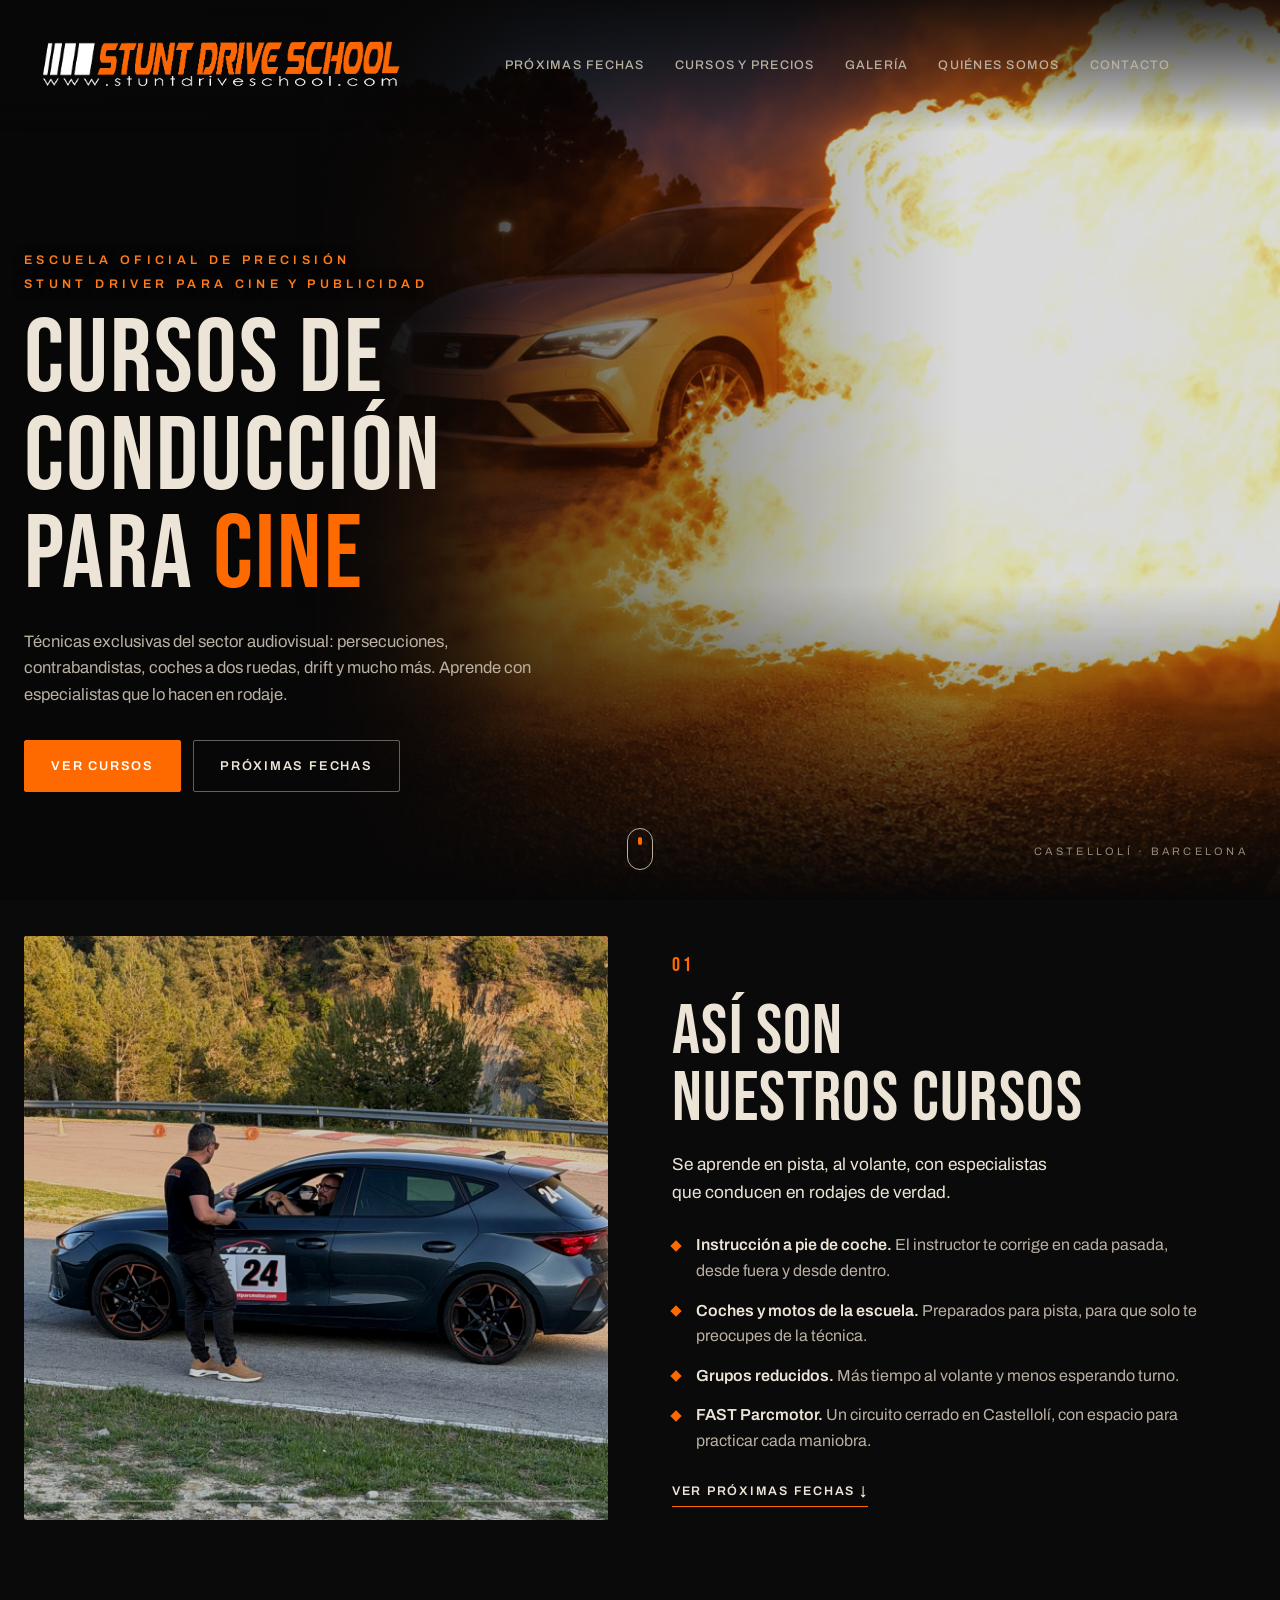
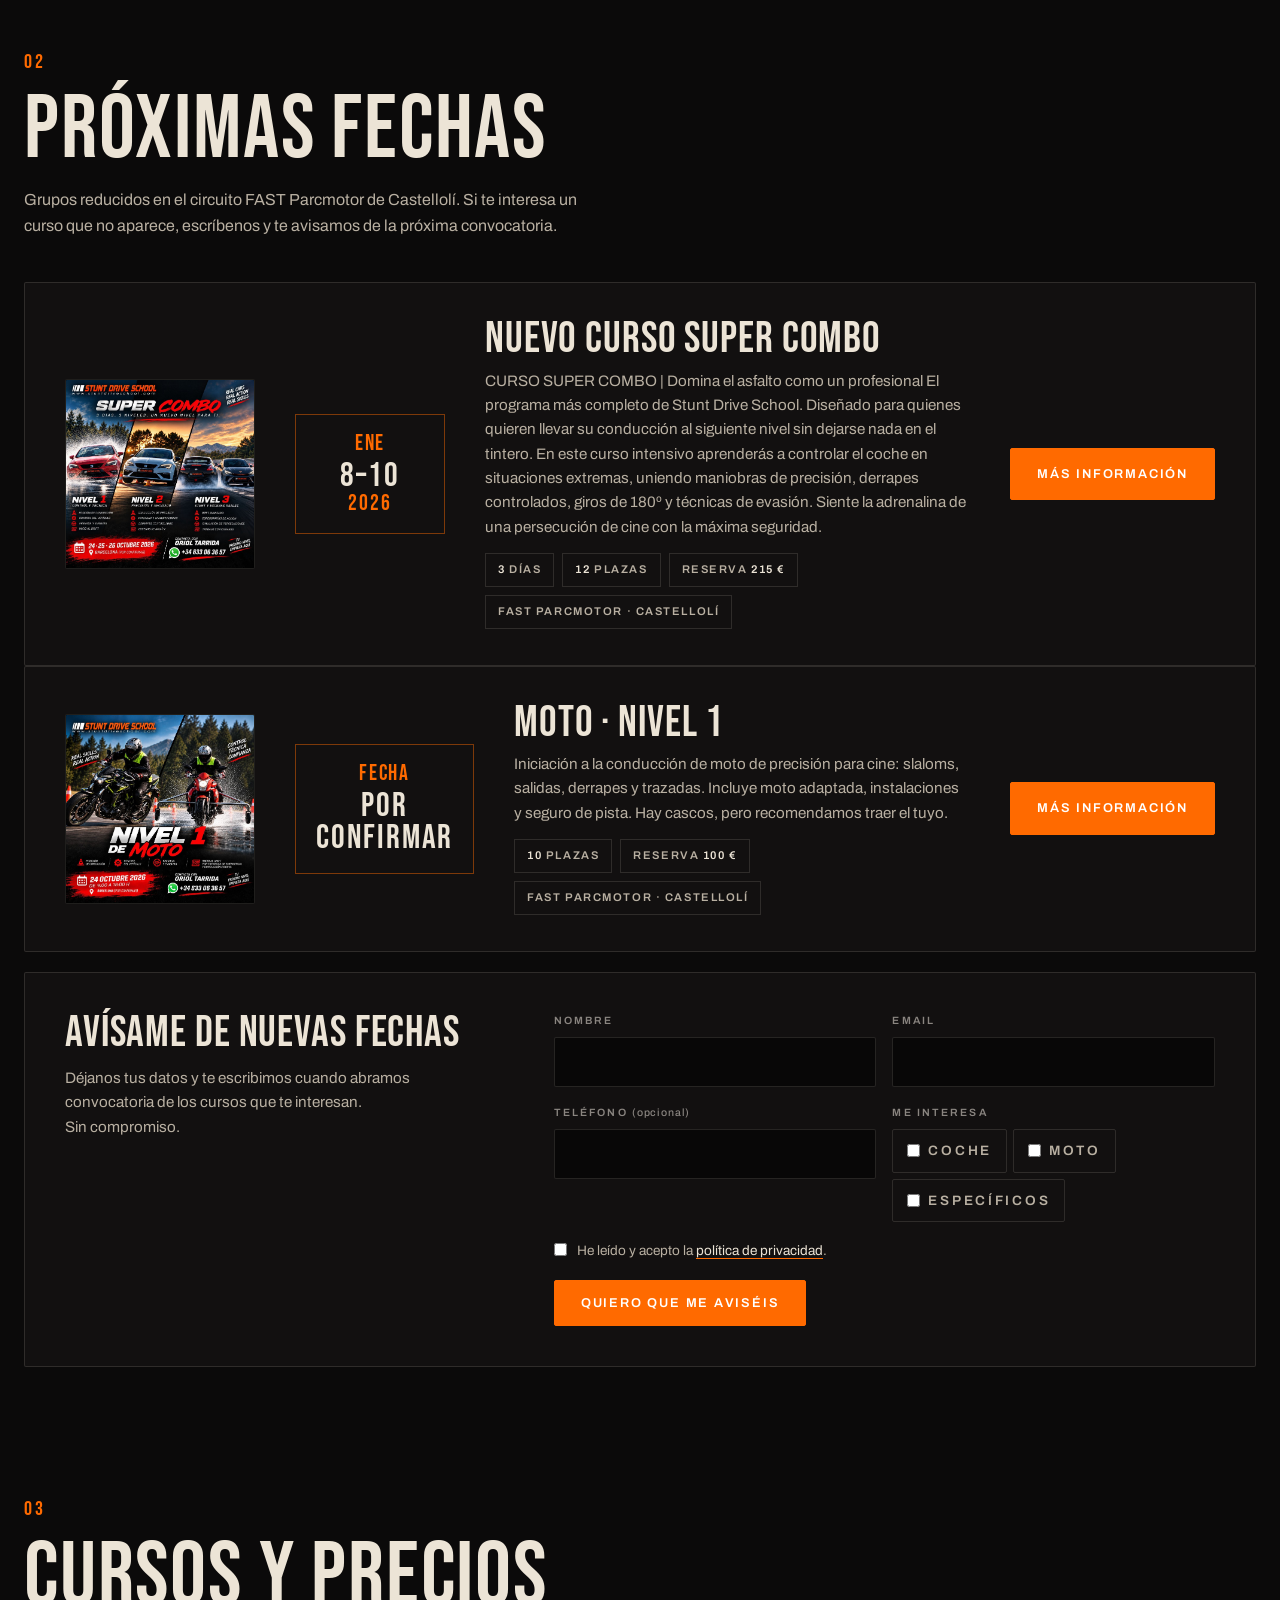
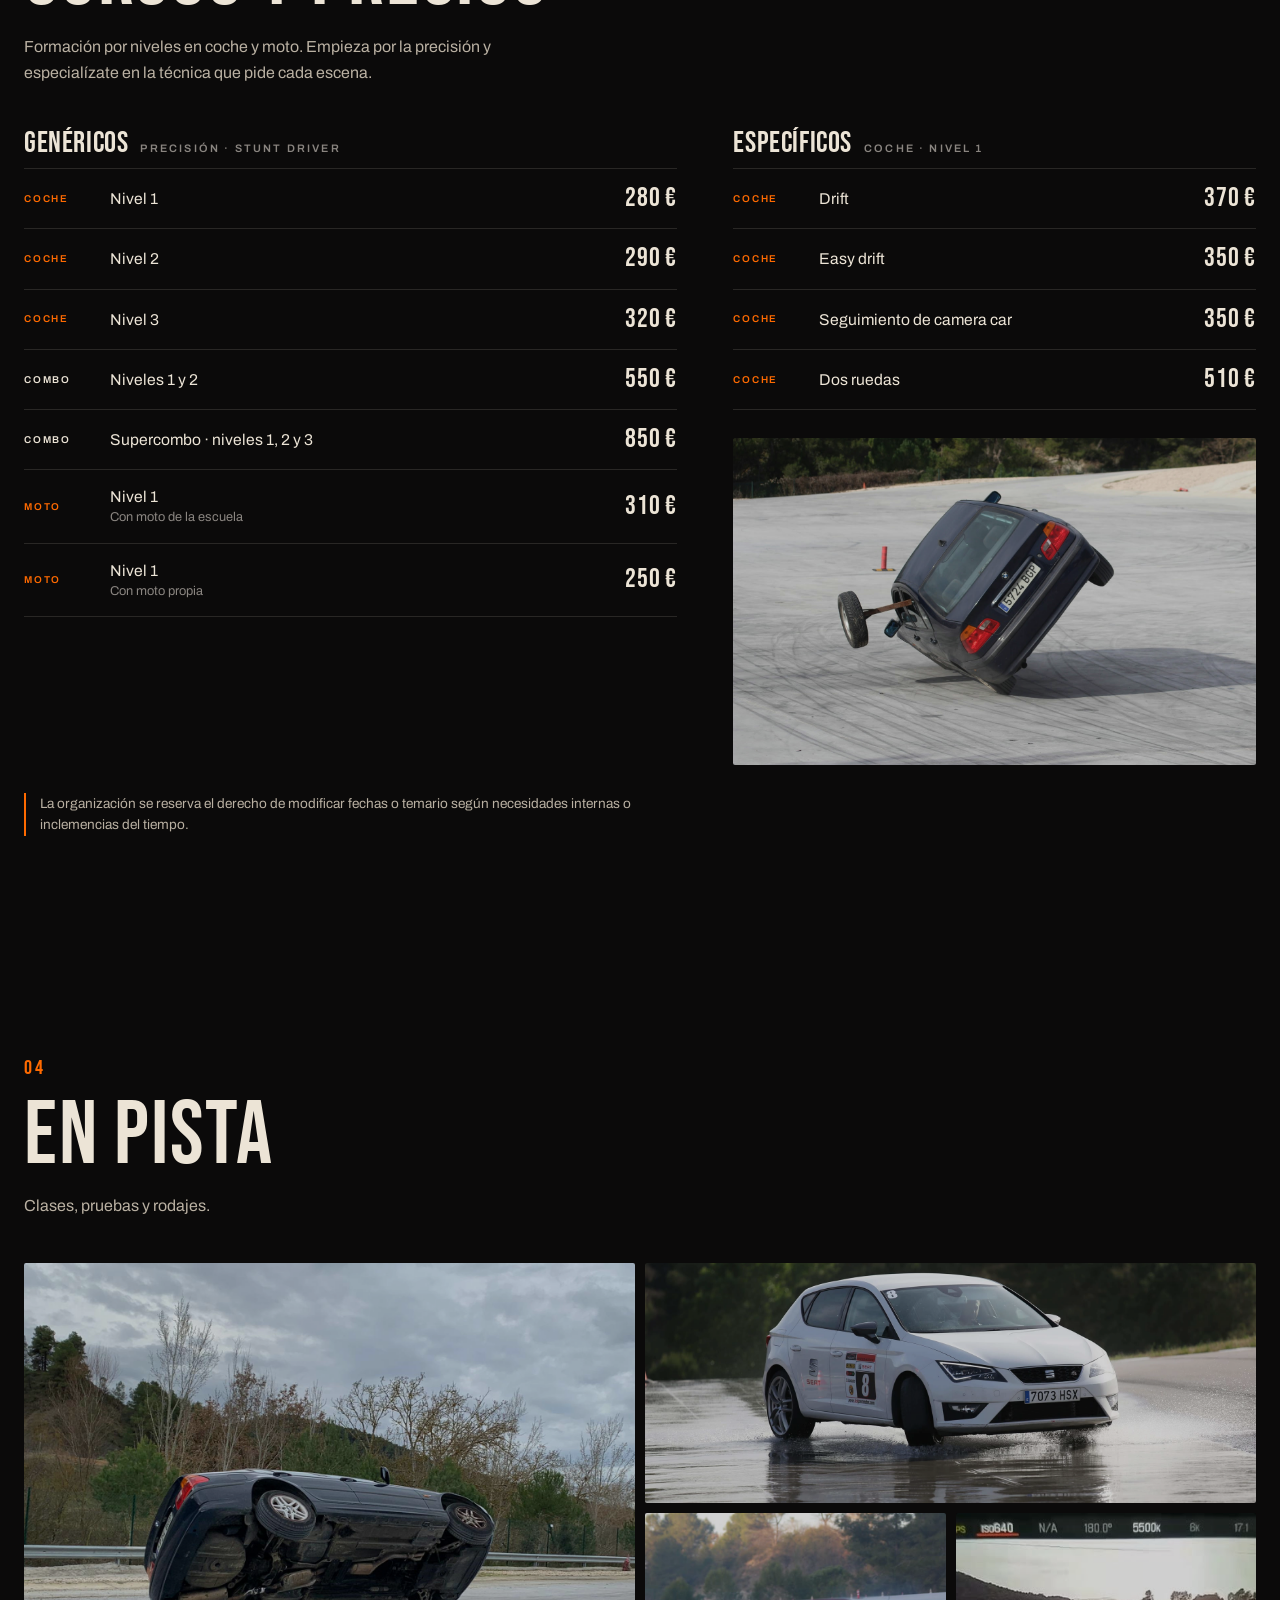
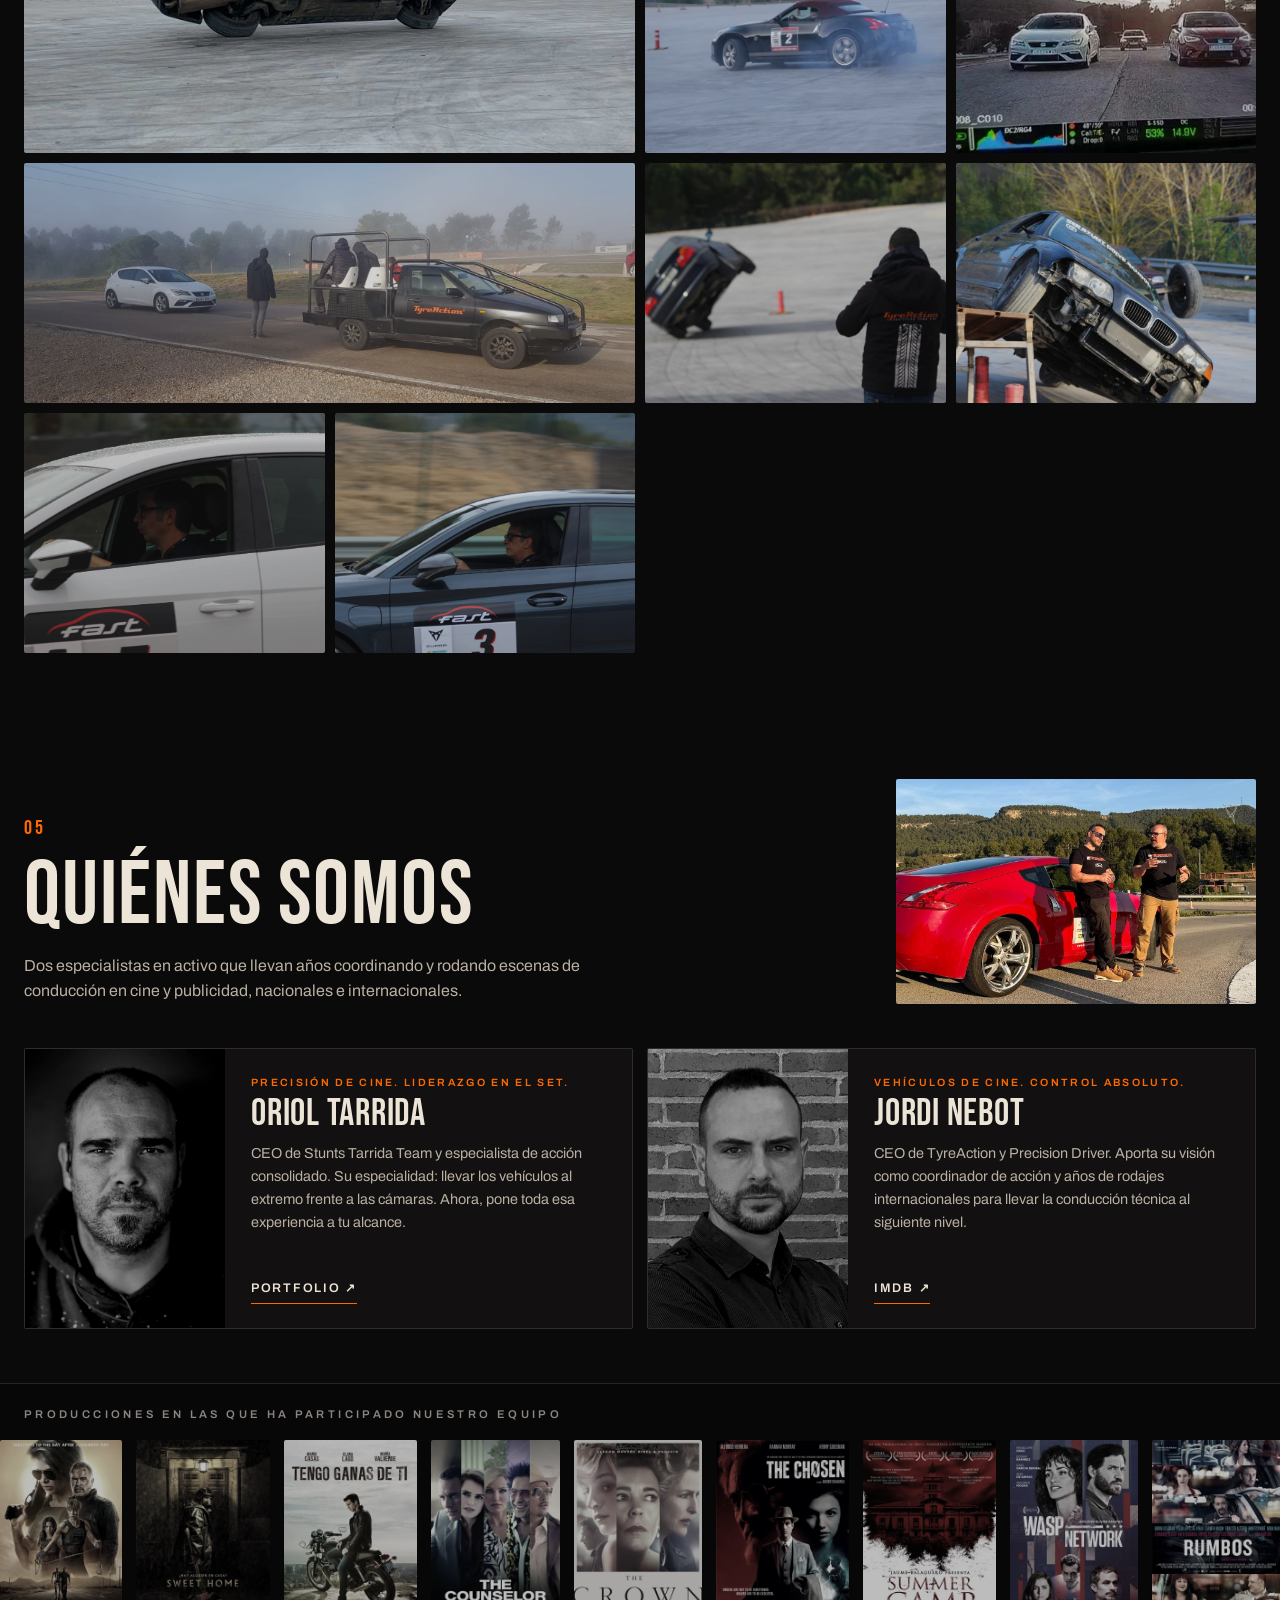
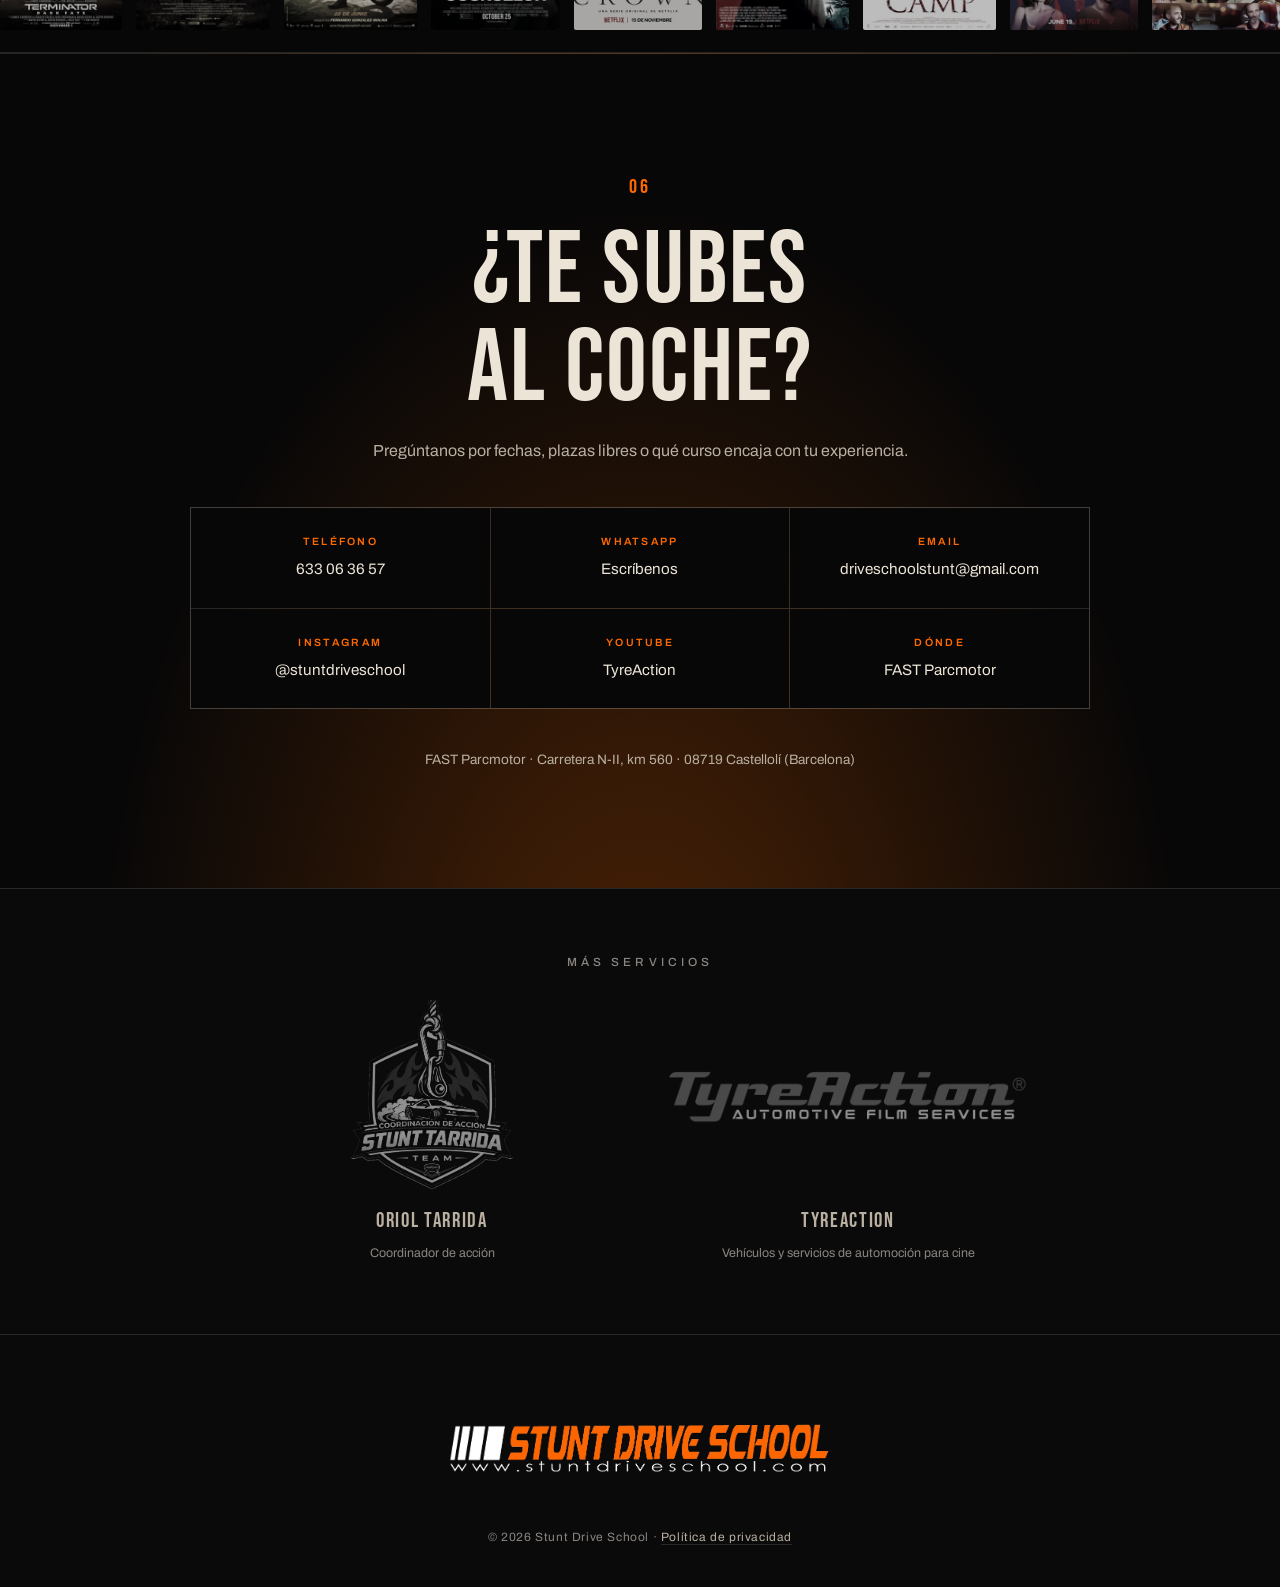
==== index.html @ d3bc2521 "Fechas: botón "Más información" y tarjeta más holgada en pantallas medianas Co-Authored-By: Claude O" ====
<!DOCTYPE html>
<html lang="es">
<head>
<meta charset="UTF-8">
<meta name="viewport" content="width=device-width, initial-scale=1.0">
<title>Stunt Drive School — Escuela de conducción para especialistas de cine</title>
<meta name="description" content="Escuela oficial de conducción de precisión para especialistas de cine y publicidad: persecuciones, drift, coches a dos ruedas, seguimiento con camera car y moto. Cursos en Castellolí (Barcelona).">
<meta name="theme-color" content="#0b0a0a">
<link rel="icon" type="image/png" href="assets/brand/stuntdriveschool-logo.png">

<meta property="og:type" content="website">
<meta property="og:title" content="Stunt Drive School — Conducción de precisión para cine">
<meta property="og:description" content="Cursos de stunt driver y precision driver en Castellolí (Barcelona).">
<meta property="og:image" content="assets/img/hero-fuego.jpg">

<link rel="preconnect" href="https://fonts.googleapis.com">
<link rel="preconnect" href="https://fonts.gstatic.com" crossorigin>
<link href="https://fonts.googleapis.com/css2?family=Bebas+Neue&family=Archivo:wght@400;500;600&display=swap" rel="stylesheet">
<link rel="preload" as="image" href="assets/img/hero-fuego.jpg" fetchpriority="high">
<link rel="stylesheet" href="css/style.css?v=21">
</head>
<body>

<div class="scroll-progress" id="scrollProgress"><span></span></div>

<header class="site-header" id="siteHeader">
  <div class="header-inner">
    <a href="#top" class="logo-link" aria-label="Stunt Drive School — inicio">
      <img src="assets/brand/stuntdriveschool-logo.png" width="1063" height="301" alt="Stunt Drive School" class="logo-img">
    </a>

    <nav class="main-nav" id="mainNav">
      <a href="#fechas">Próximas fechas</a>
      <a href="#cursos">Cursos y precios</a>
      <a href="#galeria">Galería</a>
      <a href="#equipo">Quiénes somos</a>
      <a href="#contacto">Contacto</a>
    </nav>

    <div class="header-actions">
      <a href="#contacto" class="btn btn-small">Reservar plaza</a>
      <button class="nav-toggle" id="navToggle" aria-label="Menú" aria-expanded="false">
        <span></span><span></span><span></span>
      </button>
    </div>
  </div>
</header>

<main>

  <!-- ===== HERO ===== -->
  <section class="hero" id="top">
    <div class="hero-photo" id="heroPhoto">
      <img src="assets/img/hero-fuego.jpg" alt="Coche blanco atravesando una gran llamarada de fuego en pista" fetchpriority="high">
    </div>
    <div class="hero-scrim"></div>
    <div class="hero-content" id="heroContent">
      <p class="eyebrow"><span>Escuela oficial de precisión</span><span>Stunt driver para cine y publicidad</span></p>
      <h1 class="hero-title">Cursos de<br>conducción<br>para <em>cine</em></h1>
      <p class="hero-sub">Técnicas exclusivas del sector audiovisual: persecuciones, contrabandistas, coches a dos ruedas, drift y mucho más. Aprende con especialistas que lo hacen en rodaje.</p>
      <div class="hero-ctas">
        <a href="#cursos" class="btn">Ver cursos</a>
        <a href="#fechas" class="btn btn-ghost">Próximas fechas</a>
      </div>
    </div>
    <p class="hero-motto">Castellolí · Barcelona</p>
    <a href="#experiencia" class="scroll-cue" aria-label="Bajar"><span></span></a>
  </section>

  <!-- ===== ASÍ SON NUESTROS CURSOS ===== -->
  <section class="section curso-vivo" id="experiencia">
    <div class="vivo-grid">
      <div class="vivo-media reveal">
        <div class="slideshow" id="cursoSlideshow" aria-roledescription="carrusel" aria-label="Fotos de los cursos">
        <!-- contenido:carrusel -->
        <img class="slide active" src="assets/img/carrusel/clase-cupra.jpg" alt="Instructor dando indicaciones a un alumno al volante en la pista">
        <img class="slide" src="assets/img/carrusel/clase-moto.jpg" alt="Dos alumnos en moto preparados para empezar un ejercicio" loading="lazy">
        <img class="slide" src="assets/img/carrusel/nissan-rojo.jpg" alt="Nissan 370Z rojo de la escuela en el circuito" loading="lazy">
        <img class="slide" src="assets/img/carrusel/nissan-flota.jpg" alt="Nissan 370Z descapotable de la escuela en el circuito" loading="lazy">
        <!-- /contenido:carrusel -->
          <div class="slide-progress" aria-hidden="true"></div>
          <button type="button" class="slide-arrow prev" aria-label="Foto anterior">&#10094;</button>
          <button type="button" class="slide-arrow next" aria-label="Foto siguiente">&#10095;</button>
        </div>
      </div>
      <div class="vivo-text reveal">
        <span class="sec-index">01</span>
        <h2>Así son nuestros cursos</h2>
        <p class="lead">Se aprende en pista, al volante, con especialistas que conducen en rodajes de verdad.</p>
        <ul class="features">
          <li><strong>Instrucción a pie de coche.</strong> El instructor te corrige en cada pasada, desde fuera y desde dentro.</li>
          <li><strong>Coches y motos de la escuela.</strong> Preparados para pista, para que solo te preocupes de la técnica.</li>
          <li><strong>Grupos reducidos.</strong> Más tiempo al volante y menos esperando turno.</li>
          <li><strong>FAST Parcmotor.</strong> Un circuito cerrado en Castellolí, con espacio para practicar cada maniobra.</li>
        </ul>
        <div class="text-links"><a href="#fechas">Ver próximas fechas ↓</a></div>
      </div>
    </div>
  </section>

  <!-- ===== PRÓXIMAS FECHAS ===== -->
  <section class="section section-tight" id="fechas">
    <div class="section-head reveal">
      <span class="sec-index">02</span>
      <h2>Próximas fechas</h2>
      <p>Grupos reducidos en el circuito FAST Parcmotor de Castellolí. Si te interesa un curso que no aparece, escríbenos y te avisamos de la próxima convocatoria.</p>
    </div>
    <!-- contenido:fechas -->
    <article class="event event-con-foto reveal">
      <a class="event-foto" href="assets/img/fechas/09169526a99d.jpg" target="_blank" rel="noopener"><img src="assets/img/fechas/09169526a99d.jpg" alt="Nuevo curso Super combo" loading="lazy"></a>
      <div class="event-date">Ene<b>8–10</b>2026</div>
      <div>
        <h3>Nuevo curso Super combo</h3>
        <p>CURSO SUPER COMBO | Domina el asfalto como un profesional
El programa más completo de Stunt Drive School. Diseñado para quienes quieren llevar su conducción al siguiente nivel sin dejarse nada en el tintero. En este curso intensivo aprenderás a controlar el coche en situaciones extremas, uniendo maniobras de precisión, derrapes controlados, giros de 180º y técnicas de evasión.
Siente la adrenalina de una persecución de cine con la máxima seguridad.</p>
        <div class="event-facts">
          <span><b>3</b> días</span>
          <span><b>12</b> plazas</span>
          <span>Reserva <b>215 €</b></span>
          <span>FAST Parcmotor · Castellolí</span>
        </div>
      </div>
      <a href="https://wa.me/34633063657?text=Hola%2C%20quiero%20informaci%C3%B3n%20del%20curso%20de%20Nuevo%20curso%20Super%20combo" target="_blank" rel="noopener" class="btn">Más información</a>
    </article>
    <article class="event event-con-foto reveal">
      <a class="event-foto" href="assets/img/fechas/678229727dba.jpg" target="_blank" rel="noopener"><img src="assets/img/fechas/678229727dba.jpg" alt="Moto · Nivel 1" loading="lazy"></a>
      <div class="event-date">Fecha<b>Por<br>confirmar</b></div>
      <div>
        <h3>Moto · Nivel 1</h3>
        <p>Iniciación a la conducción de moto de precisión para cine: slaloms, salidas, derrapes y trazadas. Incluye moto adaptada, instalaciones y seguro de pista. Hay cascos, pero recomendamos traer el tuyo.</p>
        <div class="event-facts">
          <span><b>10</b> plazas</span>
          <span>Reserva <b>100 €</b></span>
          <span>FAST Parcmotor · Castellolí</span>
        </div>
      </div>
      <a href="https://wa.me/34633063657?text=Hola%2C%20quiero%20informaci%C3%B3n%20del%20curso%20de%20Moto%20%C2%B7%20Nivel%201" target="_blank" rel="noopener" class="btn">Más información</a>
    </article>
    <!-- /contenido:fechas -->

    <!-- Lista de interesados: los datos van al servicio del minipc (data-api) -->
    <div class="notify reveal" id="avisos">
      <div class="notify-text">
        <h3>Avísame de nuevas fechas</h3>
        <p>Déjanos tus datos y te escribimos cuando abramos convocatoria de los cursos que te interesan. Sin compromiso.</p>
      </div>
      <form class="notify-form" id="avisosForm" novalidate
            data-api="https://stuntdriveschool-registro.tail077ef1.ts.net/interesados"
            data-sitekey="0x4AAAAAAFyx1kmdXgqo5bX-">
        <div class="field">
          <label for="avNombre">Nombre</label>
          <input id="avNombre" name="nombre" type="text" autocomplete="name" maxlength="80" required>
        </div>
        <div class="field">
          <label for="avEmail">Email</label>
          <input id="avEmail" name="email" type="email" autocomplete="email" maxlength="254" required>
        </div>
        <div class="field">
          <label for="avTel">Teléfono <span>(opcional)</span></label>
          <input id="avTel" name="telefono" type="tel" autocomplete="tel" maxlength="20" inputmode="tel">
        </div>
        <fieldset class="field">
          <legend>Me interesa</legend>
          <div class="chips">
            <label class="chip"><input type="checkbox" name="intereses" value="coche"> Coche</label>
            <label class="chip"><input type="checkbox" name="intereses" value="moto"> Moto</label>
            <label class="chip"><input type="checkbox" name="intereses" value="especificos"> Específicos</label>
          </div>
        </fieldset>
        <div class="hp" aria-hidden="true">
          <label for="avWeb">No rellenar</label>
          <input id="avWeb" name="web" type="text" tabindex="-1" autocomplete="off">
        </div>
        <label class="consent">
          <input type="checkbox" name="consentimiento" required>
          <span>He leído y acepto la <a href="privacidad.html" target="_blank">política de privacidad</a>.</span>
        </label>
        <div class="turnstile" id="avTurnstile"></div>
        <div class="notify-actions">
          <button type="submit" class="btn">Quiero que me aviséis</button>
          <p class="notify-msg" id="avisosMsg" role="status" aria-live="polite"></p>
        </div>
      </form>
    </div>
  </section>

  <!-- ===== CURSOS ===== -->
  <section class="section section-tight" id="cursos">
    <div class="section-head reveal">
      <span class="sec-index">03</span>
      <h2>Cursos y precios</h2>
      <p>Formación por niveles en coche y moto. Empieza por la precisión y especialízate en la técnica que pide cada escena.</p>
    </div>

    <!-- contenido:cursos -->
    <div class="course-cols">
      <div class="reveal">
        <h3>Genéricos <small>Precisión · Stunt driver</small></h3>
        <ul class="price-list">
          <li><span class="pl-tag">Coche</span><span class="pl-name">Nivel 1</span><span class="pl-price">280 €</span></li>
          <li><span class="pl-tag">Coche</span><span class="pl-name">Nivel 2</span><span class="pl-price">290 €</span></li>
          <li><span class="pl-tag">Coche</span><span class="pl-name">Nivel 3</span><span class="pl-price">320 €</span></li>
          <li class="pl-combo"><span class="pl-tag">Combo</span><span class="pl-name">Niveles 1 y 2</span><span class="pl-price">550 €</span></li>
          <li class="pl-combo"><span class="pl-tag">Combo</span><span class="pl-name">Supercombo · niveles 1, 2 y 3</span><span class="pl-price">850 €</span></li>
          <li><span class="pl-tag">Moto</span><span class="pl-name">Nivel 1 <span>Con moto de la escuela</span></span><span class="pl-price">310 €</span></li>
          <li><span class="pl-tag">Moto</span><span class="pl-name">Nivel 1 <span>Con moto propia</span></span><span class="pl-price">250 €</span></li>
        </ul>
      </div>
      <div class="reveal">
        <h3>Específicos <small>Coche · nivel 1</small></h3>
        <ul class="price-list">
          <li><span class="pl-tag">Coche</span><span class="pl-name">Drift</span><span class="pl-price">370 €</span></li>
          <li><span class="pl-tag">Coche</span><span class="pl-name">Easy drift</span><span class="pl-price">350 €</span></li>
          <li><span class="pl-tag">Coche</span><span class="pl-name">Seguimiento de camera car</span><span class="pl-price">350 €</span></li>
          <li><span class="pl-tag">Coche</span><span class="pl-name">Dos ruedas</span><span class="pl-price">510 €</span></li>
        </ul>
        <div class="course-media">
          <img src="assets/img/curso-destacado.jpg" alt="Coche circulando sobre dos ruedas en la pista" loading="lazy">
        </div>
      </div>
    </div>
    <!-- /contenido:cursos -->
    <p class="course-note reveal">La organización se reserva el derecho de modificar fechas o temario según necesidades internas o inclemencias del tiempo.</p>
  </section>

  <!-- ===== GALERÍA ===== -->
  <section class="section" id="galeria">
    <div class="section-head reveal">
      <span class="sec-index">04</span>
      <h2>En pista</h2>
      <p>Clases, pruebas y rodajes.</p>
    </div>
    <div class="gallery">
      <!-- contenido:galeria -->
      <figure class="g-wide g-tall reveal"><img src="assets/img/dos-ruedas.jpg" alt="Coche negro levantado sobre dos ruedas" loading="lazy"></figure>
      <figure class="g-wide reveal"><img src="assets/img/precision-agua.jpg" alt="Coche de la escuela frenando sobre pista mojada" loading="lazy"></figure>
      <figure class="reveal"><img src="assets/img/drift.jpg" alt="Deportivo derrapando en pista" loading="lazy"></figure>
      <figure class="reveal"><img src="assets/img/monitor.jpg" alt="Monitor de cámara durante un plano de persecución" loading="lazy"></figure>
      <figure class="g-wide reveal"><img src="assets/img/camaracar.jpg" alt="Camera car siguiendo a un coche en la pista" loading="lazy"></figure>
      <figure class="reveal"><img src="assets/img/galeria/a43271169a6b.jpg" alt="" loading="lazy"></figure>
      <figure class="reveal"><img src="assets/img/galeria/b5c2865ea87f.jpg" alt="" loading="lazy"></figure>
      <figure class="reveal"><img src="assets/img/galeria/ba0e5b589aa6.jpg" alt="" loading="lazy"></figure>
      <figure class="reveal"><img src="assets/img/galeria/9d0c52cdfca2.jpg" alt="" loading="lazy"></figure>
      <!-- /contenido:galeria -->
    </div>
  </section>

  <!-- ===== EQUIPO ===== -->
  <section class="section section-tight" id="equipo">
    <div class="equipo-head">
      <div class="section-head reveal">
        <span class="sec-index">05</span>
        <h2>Quiénes somos</h2>
        <p>Dos especialistas en activo que llevan años coordinando y rodando escenas de conducción en cine y publicidad, nacionales e internacionales.</p>
      </div>
      <figure class="team-photo reveal"><img src="assets/img/equipo.jpg?v=ede46cc6" alt="Oriol Tarrida y Jordi Nebot junto a un coche de la escuela en el circuito" loading="lazy"></figure>
    </div>
    <div class="team">
      <article class="member reveal">
        <img src="assets/img/oriol.jpg" alt="Retrato de Oriol Tarrida" loading="lazy">
        <div class="member-info">
          <span class="member-role">Precisión de cine. Liderazgo en el set.</span>
          <h3>Oriol Tarrida</h3>
          <p>CEO de Stunts Tarrida Team y especialista de acción consolidado. Su especialidad: llevar los vehículos al extremo frente a las cámaras. Ahora, pone toda esa experiencia a tu alcance.</p>
          <div class="text-links"><a href="https://orioltarrida.com/" target="_blank" rel="noopener">Portfolio ↗</a></div>
        </div>
      </article>
      <article class="member reveal">
        <img src="assets/img/jordi.jpg" alt="Retrato de Jordi Nebot" loading="lazy">
        <div class="member-info">
          <span class="member-role">Vehículos de cine. Control absoluto.</span>
          <h3>Jordi Nebot</h3>
          <p>CEO de TyreAction y Precision Driver. Aporta su visión como coordinador de acción y años de rodajes internacionales para llevar la conducción técnica al siguiente nivel.</p>
          <div class="text-links"><a href="https://www.imdb.com/name/nm5770910/" target="_blank" rel="noopener">IMDb ↗</a></div>
        </div>
      </article>
    </div>
  </section>

  <!-- ===== CASOS DE ÉXITO ===== -->
  <div class="posters" aria-label="Producciones en las que ha trabajado el equipo">
    <p class="posters-label">Producciones en las que ha participado nuestro equipo</p>
    <div class="posters-track" id="postersTrack">
      <!-- contenido:posters -->
      <ul class="posters-group"><li><img src="assets/img/posters/p01.jpg" alt="" height="190"></li><li><img src="assets/img/posters/p02.jpg" alt="" height="190"></li><li><img src="assets/img/posters/p03.jpg" alt="" height="190"></li><li><img src="assets/img/posters/p04.jpg" alt="" height="190"></li><li><img src="assets/img/posters/p05.jpg" alt="" height="190"></li><li><img src="assets/img/posters/p06.jpg" alt="" height="190"></li><li><img src="assets/img/posters/p07.jpg" alt="" height="190"></li><li><img src="assets/img/posters/p08.jpg" alt="" height="190"></li><li><img src="assets/img/posters/p09.jpg" alt="" height="190"></li><li><img src="assets/img/posters/p10.jpg" alt="" height="190"></li><li><img src="assets/img/posters/p11.jpg" alt="" height="190"></li><li><img src="assets/img/posters/p12.jpg" alt="" height="190"></li><li><img src="assets/img/posters/p13.jpg" alt="" height="190"></li><li><img src="assets/img/posters/p14.jpg" alt="" height="190"></li><li><img src="assets/img/posters/p15.jpg" alt="" height="190"></li><li><img src="assets/img/posters/p16.jpg" alt="" height="190"></li><li><img src="assets/img/posters/p17.jpg" alt="" height="190"></li><li><img src="assets/img/posters/p18.jpg" alt="" height="190"></li><li><img src="assets/img/posters/p19.jpg" alt="" height="190"></li><li><img src="assets/img/posters/p20.jpg" alt="" height="190"></li><li><img src="assets/img/posters/p21.jpg" alt="" height="190"></li><li><img src="assets/img/posters/p22.jpg" alt="" height="190"></li><li><img src="assets/img/posters/p23.jpg" alt="" height="190"></li><li><img src="assets/img/posters/p24.jpg" alt="" height="190"></li><li><img src="assets/img/posters/p25.jpg" alt="" height="190"></li></ul>
      <!-- /contenido:posters -->
    </div>
  </div>

  <!-- ===== CONTACTO ===== -->
  <section class="contact" id="contacto">
    <div class="contact-inner reveal">
      <span class="sec-index">06</span>
      <h2>¿Te subes<br>al coche?</h2>
      <p class="lead">Pregúntanos por fechas, plazas libres o qué curso encaja con tu experiencia.</p>
      <div class="contact-grid cols-3">
        <a href="tel:+34633063657" class="contact-item"><span>Teléfono</span>633 06 36 57</a>
        <a href="https://wa.me/34633063657" target="_blank" rel="noopener" class="contact-item"><span>WhatsApp</span>Escríbenos</a>
        <a href="mailto:driveschoolstunt@gmail.com" class="contact-item"><span>Email</span>driveschoolstunt@gmail.com</a>
        <a href="https://www.instagram.com/stuntdriveschool/" target="_blank" rel="noopener" class="contact-item"><span>Instagram</span>@stuntdriveschool</a>
        <a href="https://www.youtube.com/user/Tyreaction/videos" target="_blank" rel="noopener" class="contact-item"><span>YouTube</span>TyreAction</a>
        <a href="https://maps.google.com/?q=FAST+Parcmotor+Castellol%C3%AD" target="_blank" rel="noopener" class="contact-item"><span>Dónde</span>FAST Parcmotor</a>
      </div>
      <p class="contact-address">FAST Parcmotor · Carretera N-II, km 560 · 08719 Castellolí (Barcelona)</p>
    </div>
  </section>

  <section class="more-services" id="mas-servicios">
    <p class="more-label">Más servicios</p>
    <div class="more-grid">
      <a href="https://orioltarrida.com/" target="_blank" rel="noopener" class="more-item">
        <img src="assets/brand/oriol-tarrida-logo.png" alt="Oriol Tarrida" loading="lazy">
        <span class="more-name">Oriol Tarrida</span>
        <span class="more-desc">Coordinador de acción</span>
      </a>
      <a href="https://tyreaction.com/" target="_blank" rel="noopener" class="more-item">
        <img src="assets/brand/tyreaction-logo.png" alt="TyreAction" loading="lazy">
        <span class="more-name">TyreAction</span>
        <span class="more-desc">Vehículos y servicios de automoción para cine</span>
      </a>
    </div>
  </section>

</main>

<footer class="site-footer">
  <img src="assets/brand/stuntdriveschool-logo.png" width="1063" height="301" alt="Stunt Drive School" class="footer-logo" style="height:auto;width:min(420px,80vw)" loading="lazy">
  <p>© <span id="year">2026</span> <span class="pie-marca" id="pieMarca" data-admin="https://stuntdriveschool-registro.tail077ef1.ts.net/admin">Stunt Drive School</span> · <a href="privacidad.html">Política de privacidad</a></p>
</footer>

<script src="js/main.js?v=5"></script>
</body>
</html>
---- css/style.css ----
:root{
  --bg: #0b0a0a;
  --bg-alt: #121010;
  --panel: #080707;
  --cream: #ece4d6;
  --cream-dim: #b9b0a2;
  --red: #ff6a00;
  --red-deep: #a33d00;
  --grey: #8a8580;
  --line: rgba(236,228,214,0.13);
  --maxw: 1280px;
  --ff-display: 'Bebas Neue', 'Archivo', sans-serif;
  --ff-body: 'Archivo', sans-serif;
  --ease: cubic-bezier(.16,.8,.3,1);
}

*{box-sizing:border-box;margin:0;padding:0;}
html{scroll-behavior:smooth;}
body{
  background:var(--bg);color:var(--cream);
  font-family:var(--ff-body);line-height:1.6;
  -webkit-font-smoothing:antialiased;overflow-x:hidden;
}
img{max-width:100%;display:block;}
a{color:inherit;text-decoration:none;}
h1,h2,h3{font-family:var(--ff-display);font-weight:400;text-transform:uppercase;letter-spacing:0.02em;line-height:0.95;}
em{font-style:normal;color:var(--red);}

/* ---------- Scroll progress ---------- */
.scroll-progress{position:fixed;top:0;left:0;right:0;height:2px;z-index:200;pointer-events:none;}
.scroll-progress > span{display:block;height:100%;width:0;background:linear-gradient(90deg,var(--red-deep),var(--red));}

/* ---------- Reveal ---------- */
.reveal{opacity:0;transform:translateY(28px);transition:opacity .8s var(--ease),transform .8s var(--ease);}
.reveal.in-view{opacity:1;transform:none;}

/* ---------- Buttons ---------- */
.btn{
  display:inline-flex;white-space:nowrap;align-items:center;gap:10px;
  background:var(--red);color:#fff;
  font-size:0.8rem;font-weight:600;letter-spacing:0.14em;text-transform:uppercase;
  padding:15px 26px;border:1px solid var(--red);border-radius:2px;
  transition:background .25s ease,color .25s ease,transform .25s var(--ease);
}
.btn:hover{background:transparent;color:var(--cream);transform:translateY(-2px);}
.btn-ghost{background:transparent;border-color:rgba(236,228,214,0.4);color:var(--cream);}
.btn-ghost:hover{border-color:var(--red);}
.btn-small{padding:10px 16px;font-size:0.7rem;}

/* ---------- Header ---------- */
.site-header{
  position:fixed;top:0;left:0;right:0;z-index:100;
  background:linear-gradient(to bottom,rgba(8,7,7,0.85),rgba(8,7,7,0));
  transition:background .3s ease;
}
.site-header.scrolled{background:rgba(8,7,7,0.92);backdrop-filter:blur(8px);border-bottom:1px solid var(--line);}
.header-inner{max-width:var(--maxw);margin:0 auto;display:flex;align-items:center;justify-content:space-between;padding:10px 24px;}
.logo-link{display:inline-flex;align-items:flex-start;height:84px;position:relative;z-index:2;transition:height .3s var(--ease);}
.logo-img{height:168px;width:auto;transform-origin:top center;filter:drop-shadow(0 10px 22px rgba(0,0,0,0.65));transition:height .3s var(--ease),transform .3s var(--ease),filter .3s ease;}
.site-header.scrolled .logo-link{height:62px;}
.site-header.scrolled .logo-img{height:62px;}
.logo-link:hover .logo-img{transform:scale(1.04);filter:drop-shadow(0 0 16px rgba(255,106,0,0.55));}
.main-nav{display:flex;align-items:center;gap:30px;}
.main-nav a{
  position:relative;white-space:nowrap;font-size:0.78rem;font-weight:500;letter-spacing:0.1em;text-transform:uppercase;
  color:var(--cream-dim);padding:6px 0;transition:color .25s ease;
}
.main-nav a::after{content:"";position:absolute;left:0;right:100%;bottom:0;height:1px;background:var(--red);transition:right .3s var(--ease);}
.main-nav a:hover{color:var(--cream);}
.main-nav a:hover::after{right:0;}
.header-actions{display:flex;align-items:center;gap:16px;}
.nav-toggle{display:none;flex-direction:column;justify-content:center;gap:5px;width:32px;height:32px;background:none;border:none;cursor:pointer;}
.nav-toggle span{width:100%;height:2px;background:var(--cream);display:block;transition:transform .3s ease,opacity .3s ease;}

/* ---------- Hero ---------- */
.hero{position:relative;min-height:100svh;display:flex;align-items:flex-end;overflow:hidden;background:var(--panel);padding-top:224px;}
.hero-photo{position:absolute;top:-6%;right:0;bottom:0;left:24%;height:112%;will-change:transform;
  -webkit-mask-image:linear-gradient(90deg,transparent 0%,#000 22%);mask-image:linear-gradient(90deg,transparent 0%,#000 22%);}
.hero-photo img{width:100%;height:100%;object-fit:cover;object-position:62% 40%;filter:saturate(0.85) contrast(1.08) brightness(0.9);}
.hero-scrim{
  position:absolute;inset:0;
  background:
    linear-gradient(90deg,rgba(8,7,7,1) 0%,rgba(8,7,7,0.92) 26%,rgba(8,7,7,0.45) 48%,rgba(8,7,7,0.05) 75%),
    linear-gradient(to top,rgba(8,7,7,1) 0%,rgba(8,7,7,0) 35%);
}
.hero-content{
  position:relative;z-index:2;width:100%;max-width:var(--maxw);margin:0 auto;padding:0 24px clamp(64px,12vh,130px);
  opacity:0;transform:translateY(22px);transition:opacity 1s var(--ease) .2s,transform 1s var(--ease) .2s;
}
.hero-content.loaded{opacity:1;transform:none;}
.eyebrow{font-size:0.78rem;font-weight:600;letter-spacing:0.35em;text-transform:uppercase;color:#ff7a1a;margin-bottom:16px;text-shadow:0 1px 12px rgba(0,0,0,0.8);}
.hero-title{font-size:clamp(3.2rem,min(10vw,15svh),8.4rem);max-width:9.5em;margin-bottom:22px;}
.hero-sub{max-width:520px;font-size:clamp(0.95rem,1.3vw,1.08rem);color:var(--cream-dim);margin-bottom:32px;}
.hero-ctas{display:flex;flex-wrap:wrap;gap:12px;}
.hero-motto{
  position:absolute;right:32px;bottom:40px;z-index:2;
  font-size:0.68rem;letter-spacing:0.3em;text-transform:uppercase;color:var(--cream-dim);opacity:0.75;
}
.scroll-cue{
  position:absolute;bottom:30px;left:50%;transform:translateX(-50%);z-index:2;
  width:26px;height:42px;border:1px solid var(--cream-dim);border-radius:20px;
  display:flex;justify-content:center;padding-top:8px;
}
.scroll-cue span{width:4px;height:8px;border-radius:2px;background:var(--red);animation:scrollcue 1.8s infinite;}
@keyframes scrollcue{0%{transform:translateY(0);opacity:1;}70%{transform:translateY(12px);opacity:0;}100%{opacity:0;}}

/* ---------- Credits marquee ---------- */
.credits{border-top:1px solid var(--line);border-bottom:1px solid var(--line);background:var(--panel);overflow:hidden;padding:18px 0;}
.credits-track{display:flex;width:max-content;animation:marquee var(--marquee-dur,30s) linear infinite;}
.credits:hover .credits-track{animation-play-state:paused;}
.credits-group{display:flex;align-items:center;flex-shrink:0;list-style:none;margin:0;padding:0;}
.credits-group li{
  display:flex;align-items:center;gap:40px;padding-right:40px;
  font-family:var(--ff-display);font-size:1.6rem;letter-spacing:0.06em;color:var(--cream-dim);white-space:nowrap;
}
.credits-group li::after{content:"";width:7px;height:7px;background:var(--red);transform:rotate(45deg);flex-shrink:0;}
@keyframes marquee{to{transform:translateX(-50%);}}

/* ---------- Sections ---------- */
.section{max-width:var(--maxw);margin:0 auto;padding:clamp(80px,14vh,150px) 24px clamp(64px,10vh,120px);}
.section-head{display:flex;flex-direction:column;align-items:flex-start;gap:10px;margin-bottom:44px;}
.section-head h2{font-size:clamp(3rem,7vw,5.6rem);}
.section-head p{max-width:560px;color:var(--cream-dim);margin-top:4px;}
.sec-index{font-family:var(--ff-display);font-size:1.25rem;letter-spacing:0.14em;color:var(--red);}

/* ---------- Category grid ---------- */
.cat-grid{display:grid;grid-template-columns:repeat(3,1fr);gap:14px;}
.cat-card{position:relative;aspect-ratio:4/5;overflow:hidden;background:#000;border-radius:2px;}
.cat-card img{
  position:absolute;inset:0;width:100%;height:100%;object-fit:cover;
  filter:grayscale(0.35) brightness(0.62);
  transform:scale(1.02);transition:transform 1.2s var(--ease),filter .6s ease;
}
.cat-card::after{
  content:"";position:absolute;inset:0;
  background:linear-gradient(to top,rgba(8,7,7,0.95) 0%,rgba(8,7,7,0.2) 55%,rgba(8,7,7,0) 100%);
}
.cat-card:hover img{transform:scale(1.08);filter:grayscale(0) brightness(0.8);}
.cat-info{position:absolute;left:0;right:0;bottom:0;z-index:2;padding:28px;}
.cat-num{font-family:var(--ff-display);font-size:1rem;letter-spacing:0.14em;color:var(--red);}
.cat-info h3{font-size:clamp(2.2rem,3.6vw,3.2rem);margin:4px 0 8px;}
.cat-info p{font-size:0.9rem;color:var(--cream-dim);max-width:380px;
  max-height:0;opacity:0;overflow:hidden;transition:max-height .5s var(--ease),opacity .4s ease,margin .4s ease;}
.cat-card:hover .cat-info p,.cat-card:focus-visible .cat-info p{max-height:6em;opacity:1;margin-bottom:12px;}
.cat-count{display:inline-block;font-size:0.68rem;font-weight:600;letter-spacing:0.18em;text-transform:uppercase;
  border:1px solid var(--line);padding:5px 10px;color:var(--cream-dim);}
.cat-card:hover .cat-count{border-color:var(--red);color:var(--cream);}

/* ---------- Split sections ---------- */
.split{display:grid;grid-template-columns:1.1fr 0.9fr;min-height:90vh;background:var(--panel);}
.split.reverse{grid-template-columns:0.9fr 1.1fr;}
.split.reverse .split-media{order:2;}
.split-media{position:relative;overflow:hidden;background:#000;min-height:360px;}
.split-media img{position:absolute;inset:0;width:100%;height:100%;object-fit:cover;filter:contrast(1.05) brightness(0.85);}
.split-media.portrait img{filter:grayscale(1) contrast(1.1);object-position:center 25%;}
.split-text{padding:10vh 6vw;display:flex;flex-direction:column;justify-content:center;gap:18px;}
.split-text h2{font-size:clamp(2.8rem,5.5vw,4.6rem);}
.split-text p{color:var(--cream-dim);max-width:540px;}
.split-text .lead{color:var(--cream);font-size:1.08rem;}
.split-text strong{color:var(--cream);font-weight:600;}
.features{list-style:none;display:flex;flex-direction:column;gap:14px;margin-top:8px;max-width:540px;}
.features li{position:relative;padding-left:24px;color:var(--cream-dim);}
.features li::before{content:"";position:absolute;left:0;top:0.6em;width:8px;height:8px;background:var(--red);transform:rotate(45deg);}
.text-links{display:flex;flex-wrap:wrap;gap:26px;margin-top:10px;}
.text-links a{font-size:0.78rem;font-weight:600;letter-spacing:0.14em;text-transform:uppercase;border-bottom:1px solid var(--red);padding-bottom:4px;transition:color .2s ease;}
.text-links a:hover{color:var(--red);}

/* ---------- Gallery ---------- */
.gallery{display:grid;grid-template-columns:repeat(4,1fr);grid-auto-rows:240px;grid-auto-flow:dense;gap:10px;}
.gallery figure{position:relative;overflow:hidden;background:#000;border-radius:2px;}
.gallery figure.g-wide{grid-column:span 2;}
.gallery figure.g-tall{grid-row:span 2;}
.gallery img{width:100%;height:100%;object-fit:cover;filter:brightness(0.82);transition:transform 1s var(--ease),filter .5s ease;}
.gallery figure:hover img{transform:scale(1.06);filter:brightness(1);}

/* ---------- Contact ---------- */
.contact{
  position:relative;padding:clamp(80px,13vh,150px) 24px;text-align:center;overflow:hidden;
  background:radial-gradient(ellipse at 50% 120%,rgba(255,106,0,0.28),rgba(8,7,7,0) 60%),var(--panel);
  border-top:1px solid var(--line);
}
.contact-inner{max-width:900px;margin:0 auto;display:flex;flex-direction:column;align-items:center;gap:20px;}
.contact h2{font-size:clamp(3rem,8vw,6.4rem);}
.contact .lead{color:var(--cream-dim);max-width:none;text-wrap:balance;}
.contact-grid{display:grid;grid-template-columns:repeat(4,1fr);gap:1px;background:var(--line);border:1px solid var(--line);width:100%;margin-top:24px;}
.contact-item{display:flex;flex-direction:column;gap:6px;padding:26px 18px;background:var(--panel);font-size:0.95rem;transition:background .25s ease;}
.contact-item span{font-size:0.66rem;font-weight:600;letter-spacing:0.22em;text-transform:uppercase;color:var(--red);}
.contact-item:hover{background:#1c1209;}

/* ---------- Footer ---------- */
.site-footer{display:flex;flex-direction:column;align-items:center;gap:18px;padding:56px 24px 40px;border-top:1px solid var(--line);}
.footer-logo{width:auto;height:240px;}
.site-footer p{font-size:0.75rem;color:var(--grey);letter-spacing:0.05em;text-align:center;}

/* ---------- Responsive ---------- */
@media (max-width: 1240px){
  .main-nav{gap:22px;}
  .main-nav a{font-size:0.74rem;letter-spacing:0.08em;}
}
@media (max-width: 1180px){
  .header-actions .btn-small{display:none;}
}
@media (max-width: 900px){
  .main-nav{
    position:fixed;inset:0;flex-direction:column;justify-content:center;gap:28px;
    background:rgba(8,7,7,0.97);opacity:0;pointer-events:none;transition:opacity .3s ease;
  }
  .main-nav a{font-size:1.1rem;}
  .main-nav.open{opacity:1;pointer-events:auto;}
  .nav-toggle{display:flex;position:relative;z-index:101;}
  .nav-toggle.open span:nth-child(1){transform:translateY(7px) rotate(45deg);}
  .nav-toggle.open span:nth-child(2){opacity:0;}
  .nav-toggle.open span:nth-child(3){transform:translateY(-7px) rotate(-45deg);}
}
@media (max-width: 960px){
  .hero-motto{display:none;}
  .hero-photo{left:0;-webkit-mask-image:none;mask-image:none;}
  .hero-scrim{background:linear-gradient(to top,rgba(8,7,7,1) 0%,rgba(8,7,7,0.85) 45%,rgba(8,7,7,0.2) 100%);}
  .split,.split.reverse{grid-template-columns:1fr;min-height:0;}
  .split.reverse .split-media{order:0;}
  .split-media{min-height:58vh;}
  .cat-grid{grid-template-columns:1fr;}
  .cat-card{aspect-ratio:16/9;}
  .cat-info p{max-height:none;opacity:1;margin-bottom:10px;}
  .gallery{grid-template-columns:repeat(2,1fr);grid-auto-rows:200px;}
  .contact-grid{grid-template-columns:1fr 1fr;}
}
@media (max-width: 600px){
  .logo-link{height:64px;}
  .logo-img{height:128px;}
  .site-header.scrolled .logo-link,.site-header.scrolled .logo-img{height:52px;}
  .hero{padding-top:160px;}
  .hero-photo{left:0;}
  .hero-photo img{object-position:58% 30%;}
  .hero-scrim{background:linear-gradient(to top,rgba(8,7,7,1) 0%,rgba(8,7,7,0.9) 50%,rgba(8,7,7,0.25) 100%);}
  .hero-content{padding-bottom:9vh;}
  .eyebrow{font-size:0.7rem;letter-spacing:0.22em;}
  .hero-motto,.scroll-cue{display:none;}
  .section{padding:12vh 16px 10vh;}
  .cat-grid{grid-template-columns:1fr;}
  .cat-card{aspect-ratio:4/3;}
  .cat-info{padding:20px;}
  .gallery{grid-auto-rows:150px;}
  .split-text{padding:9vh 16px;}
  .contact{padding:14vh 16px;}
  .contact-grid{grid-template-columns:1fr;}
}

@media (prefers-reduced-motion: reduce){
  html{scroll-behavior:auto;}
  .reveal,.hero-content{opacity:1;transform:none;transition:none;}
  .credits-track{animation:none;}
  .hero-photo{will-change:auto;}
}

/* =========================================================
/* ---------- Carrusel de fotos (laboratorio) ---------- */
.slideshow{position:absolute;inset:0;overflow:hidden;}
.slideshow .slide{
  position:absolute;inset:0;width:100%;height:100%;object-fit:cover;
  opacity:0;transform:scale(1.08);
  transition:opacity 1.1s ease,transform 6s cubic-bezier(.2,.6,.3,1);
  filter:contrast(1.05) brightness(0.82);
}
.slideshow .slide.active{opacity:1;transform:scale(1);}
.slide-progress{position:absolute;bottom:18px;left:18px;right:18px;z-index:3;display:flex;gap:5px;}
.slide-progress span{flex:1;height:2px;background:rgba(236,228,214,0.25);border-radius:2px;overflow:hidden;}
.slide-progress span i{display:block;height:100%;width:0;background:var(--red);}
.slide-progress span.done i{width:100%;}
.slide-progress span.run i{width:100%;transition:width var(--slide-ms,5000ms) linear;}
.slide-arrow{
  position:absolute;top:50%;z-index:3;transform:translateY(-50%);
  width:40px;height:40px;border-radius:50%;cursor:pointer;
  background:rgba(8,7,7,0.5);border:1px solid rgba(236,228,214,0.3);color:var(--cream);font-size:0.85rem;
  opacity:0;transition:opacity .25s ease,border-color .2s ease,background .2s ease;
}
.slide-arrow.prev{left:16px;} .slide-arrow.next{right:16px;}
.slideshow:hover .slide-arrow,.slide-arrow:focus-visible{opacity:1;}
.slide-arrow:hover{border-color:var(--red);background:rgba(8,7,7,0.8);}
@media (hover: none){ .slide-arrow{opacity:0.75;} }
@media (prefers-reduced-motion: reduce){ .slideshow .slide{transform:none;transition:opacity .4s ease;} }
/* ---------- Más servicios ---------- */
.more-services{padding:64px 24px 72px;border-top:1px solid var(--line);text-align:center;}
.more-label{
  font-size:0.74rem;font-weight:500;letter-spacing:0.35em;text-transform:uppercase;
  color:var(--grey);margin-bottom:28px;
}
.more-grid{display:flex;flex-wrap:wrap;justify-content:center;gap:40px 56px;}
.more-item{display:flex;flex-direction:column;align-items:center;gap:8px;width:360px;max-width:100%;}
.more-item img{
  height:190px;width:100%;object-fit:contain;margin-bottom:6px;
  filter:grayscale(1);opacity:0.55;transition:filter .35s, opacity .35s, transform .35s;
}
.more-name{font-family:var(--ff-display);font-size:1.3rem;letter-spacing:0.08em;color:var(--cream-dim);transition:color .35s;}
.more-desc{font-size:0.78rem;color:var(--grey);line-height:1.4;}
.more-item:hover img,.more-item:focus-visible img{filter:none;opacity:1;transform:translateY(-3px);}
.more-item:hover .more-name,.more-item:focus-visible .more-name{color:var(--red);}

/* =========================================================
   Stunt Drive School
   ========================================================= */
/* Logo horizontal: más bajo que el escudo de creationsFX */
.logo-link{height:auto;align-items:center;}
.logo-img{height:84px;filter:none;}
.site-header.scrolled .logo-link{height:auto;}
.site-header.scrolled .logo-img{height:56px;}
.logo-link:hover .logo-img{transform:scale(1.03);filter:drop-shadow(0 0 14px rgba(255,106,0,0.45));}
.hero{padding-top:160px;}

/* ---------- Pósters (casos de éxito) ---------- */
.posters{border-top:1px solid var(--line);border-bottom:1px solid var(--line);background:var(--panel);overflow:hidden;padding:22px 0;}
.posters-track{display:flex;width:max-content;animation:marquee var(--marquee-dur,60s) linear infinite;}
.posters:hover .posters-track{animation-play-state:paused;}
.posters-group{display:flex;gap:14px;padding-right:14px;list-style:none;flex-shrink:0;}
.posters-group img{height:190px;width:auto;border-radius:2px;filter:grayscale(0.7) brightness(0.75);transition:filter .4s ease;}
.posters-group img:hover{filter:none;}
.posters-label{max-width:var(--maxw);margin:0 auto 16px;padding:0 24px;font-size:0.7rem;font-weight:600;letter-spacing:0.3em;text-transform:uppercase;color:var(--grey);}

/* ---------- Cursos ---------- */
.course-cols{display:grid;grid-template-columns:1.25fr 1fr;gap:56px;}
.course-cols h3{font-size:1.9rem;color:var(--cream);margin-bottom:10px;display:flex;align-items:baseline;gap:12px;}
.course-cols h3 small{font-family:var(--ff-body);font-size:0.68rem;font-weight:600;letter-spacing:0.2em;color:var(--grey);}
.price-list{list-style:none;border-top:1px solid var(--line);}
.price-list li{display:flex;align-items:baseline;gap:14px;padding:16px 0;border-bottom:1px solid var(--line);transition:padding .3s var(--ease),background .3s ease;}
.price-list li:hover{padding-left:10px;background:linear-gradient(90deg,rgba(255,106,0,0.07),transparent);}
.pl-tag{font-size:0.62rem;font-weight:600;letter-spacing:0.18em;text-transform:uppercase;color:var(--red);min-width:62px;}
.pl-name{flex:1;font-size:0.98rem;}
.pl-name span{display:block;font-size:0.8rem;color:var(--grey);}
.pl-price{font-family:var(--ff-display);font-size:1.7rem;letter-spacing:0.03em;white-space:nowrap;}
.pl-combo .pl-tag{color:var(--cream);}
.course-media{position:relative;margin-top:28px;aspect-ratio:16/10;overflow:hidden;border-radius:2px;background:#000;}
.course-media img{width:100%;height:100%;object-fit:cover;filter:brightness(0.85);}
.course-note{margin-top:28px;font-size:0.85rem;color:var(--cream-dim);padding-left:14px;border-left:2px solid var(--red);max-width:640px;}

/* ---------- Próxima fecha ---------- */
.event{display:grid;grid-template-columns:auto 1fr auto;align-items:center;gap:40px;padding:36px 40px;
  background:var(--bg-alt);border:1px solid var(--line);border-radius:2px;}
.event-date{font-family:var(--ff-display);text-align:center;line-height:0.9;color:var(--red);font-size:1.4rem;letter-spacing:0.08em;
  border:1px solid rgba(255,106,0,0.45);padding:18px 20px;}
.event-date b{display:block;font-weight:400;font-size:3.2rem;color:var(--cream);}
.event h3{font-size:clamp(2rem,3.4vw,2.8rem);margin-bottom:8px;}
.event p{color:var(--cream-dim);font-size:0.95rem;max-width:620px;}
.event-facts{display:flex;flex-wrap:wrap;gap:8px;margin-top:14px;}
.event-facts span{font-size:0.7rem;font-weight:600;letter-spacing:0.14em;text-transform:uppercase;padding:7px 12px;border:1px solid var(--line);color:var(--cream-dim);}
.event-facts span b{color:var(--cream);font-weight:600;}

/* ---------- Equipo ---------- */
.team{display:grid;grid-template-columns:1fr 1fr;gap:14px;}
.member{position:relative;aspect-ratio:4/5;overflow:hidden;background:#000;border-radius:2px;}
.member img{position:absolute;inset:0;width:100%;height:100%;object-fit:cover;object-position:center 20%;filter:grayscale(1) contrast(1.1) brightness(0.8);transition:transform 1.2s var(--ease),filter .6s ease;}
.member::after{content:"";position:absolute;inset:0;background:linear-gradient(to top,rgba(8,7,7,0.96) 0%,rgba(8,7,7,0.15) 55%,rgba(8,7,7,0) 100%);}
.member:hover img{transform:scale(1.05);filter:grayscale(0.4) contrast(1.05) brightness(0.9);}
.member-info{position:absolute;left:0;right:0;bottom:0;z-index:2;padding:30px;}
.member-role{font-size:0.66rem;font-weight:600;letter-spacing:0.22em;text-transform:uppercase;color:var(--red);}
.member-info h3{font-size:clamp(2.4rem,4vw,3.4rem);margin:4px 0 10px;}
.member-info p{font-size:0.92rem;color:var(--cream-dim);max-width:440px;}
.member-info .text-links{margin-top:14px;}


/* ---------- Contacto (5 columnas + dirección) ---------- */
.contact-grid.cols-3{grid-template-columns:repeat(3,1fr);}
.contact-address{margin-top:20px;font-size:0.85rem;color:var(--cream-dim);}
.contact-address a{border-bottom:1px solid var(--red);}

@media (max-width: 960px){
  .course-cols{grid-template-columns:1fr;gap:48px;}
  .event{grid-template-columns:auto 1fr;gap:24px;padding:28px;}
  .event .btn{grid-column:1 / -1;justify-self:start;}
  .contact-grid.cols-3{grid-template-columns:1fr 1fr;}
}
@media (max-width: 600px){
  .logo-img{height:54px;}
  .site-header.scrolled .logo-img{height:42px;}
  .hero{padding-top:120px;}
  .posters-group img{height:140px;}
  .team{grid-template-columns:1fr;}
  .member{aspect-ratio:4/5;}
  .member-info{padding:22px;}
  .event{grid-template-columns:1fr;padding:22px;}
  .event-date{justify-self:start;}
  .pl-tag{display:none;}
  .contact-grid.cols-3{grid-template-columns:1fr;}
}

/* ---------- Ajustes de texto y maquetación ---------- */
p,li,dd{text-wrap:pretty;}
h1,h2,h3,.lead{text-wrap:balance;}
main section[id]{scroll-margin-top:72px;}
.section-tight{padding-top:clamp(24px,4vh,48px);}

/* Eyebrow del hero en dos líneas fijas: nunca se parte a media frase */
.eyebrow span{display:block;}
.eyebrow span + span{margin-top:4px;}

/* Lista de precios: columnas fijas y todo centrado en vertical */
.price-list li{align-items:center;}
.pl-tag{flex:0 0 72px;min-width:0;}
.pl-name{line-height:1.35;}
.pl-name span{margin-top:2px;}
.pl-price{line-height:1;}
.course-cols h3{flex-wrap:wrap;row-gap:2px;}

/* Bloque de fecha */
.event-date{min-width:150px;}
.event-date b{font-size:2.1rem;line-height:0.95;margin-top:6px;}


@media (max-width: 960px){
  .section-tight{padding-top:24px;}
}
@media (max-width: 600px){
  .hero-ctas .btn{flex:1 1 100%;justify-content:center;}

  /* En móvil la etiqueta (coche/moto/combo) va encima del nombre, no se oculta */
  .price-list li{display:grid;grid-template-columns:1fr auto;column-gap:14px;row-gap:2px;padding:14px 0;}
  .pl-tag{display:block;grid-column:1;grid-row:1;}
  .pl-name{grid-column:1;grid-row:2;}
  .pl-price{grid-column:2;grid-row:1 / span 2;}
  .price-list li:hover{padding-left:0;}

  /* Equipo: el texto va debajo de la foto para no taparle la cara */
  .member{aspect-ratio:auto;display:flex;flex-direction:column;background:var(--bg-alt);border:1px solid var(--line);}
  .member img{position:static;aspect-ratio:4/4.2;height:auto;}
  .member::after{display:none;}
  .member-info{position:static;padding:22px 20px 24px;}

  .event-date{min-width:0;padding:14px 18px;}

  /* Contacto compacto: etiqueta a la izquierda, dato a la derecha */
  .contact-item{flex-direction:row;justify-content:space-between;align-items:center;gap:12px;padding:16px 18px;text-align:right;}
  .contact-item span{text-align:left;flex-shrink:0;}
  .contact-address{text-wrap:balance;}
}
@media (min-width: 601px) and (max-width: 960px){
  .event .btn{grid-column:2;}
}
@media (max-width: 600px){
  .event .btn{grid-column:1;}
}
/* Tablet: igual que en móvil, el texto del equipo va debajo de la foto */
@media (max-width: 960px){
  .member{aspect-ratio:auto;display:flex;flex-direction:column;background:var(--bg-alt);border:1px solid var(--line);}
  .member img{position:static;aspect-ratio:4/4.2;height:auto;}
  .member::after{display:none;}
  .member-info{position:static;padding:22px 20px 24px;}
}
@media (max-width: 960px){
  .member-info{flex:1;display:flex;flex-direction:column;}
  .member-info .text-links{margin-top:auto;padding-top:14px;}
}

/* ---------- Lista de interesados ---------- */
.notify{display:grid;grid-template-columns:0.8fr 1.2fr;gap:48px;margin-top:20px;padding:40px;
  background:var(--bg-alt);border:1px solid var(--line);border-radius:2px;scroll-margin-top:72px;}
.notify-text h3{font-size:clamp(2rem,3.4vw,2.8rem);margin-bottom:12px;}
.notify-text p{color:var(--cream-dim);font-size:0.95rem;max-width:380px;}
.notify-form{display:grid;grid-template-columns:1fr 1fr;gap:18px 16px;}
.field{display:flex;flex-direction:column;gap:7px;border:0;min-width:0;}
.field label,.field legend{font-size:0.66rem;font-weight:600;letter-spacing:0.2em;text-transform:uppercase;color:var(--grey);padding:0;}
.field label span{letter-spacing:0.08em;text-transform:none;font-weight:500;}
.field legend{margin-bottom:7px;}
.field input{
  font:inherit;font-size:0.95rem;color:var(--cream);background:var(--panel);
  border:1px solid var(--line);border-radius:2px;padding:12px 14px;width:100%;
  transition:border-color .2s ease;
}
.field input:focus{outline:none;border-color:var(--red);}
.field input[aria-invalid="true"]{border-color:#ff4d4d;}
.notify-form .chips{display:flex;flex-wrap:wrap;gap:6px;}
.notify-form .chip{
  display:inline-flex;align-items:center;gap:8px;cursor:pointer;
  font-size:0.85rem;padding:10px 14px;border:1px solid var(--line);border-radius:2px;color:var(--cream-dim);
  transition:border-color .2s ease,color .2s ease,background .2s ease;
}
.notify-form .chip input{accent-color:var(--red);margin:0;}
.notify-form .chip:has(input:checked){border-color:var(--red);background:rgba(255,106,0,0.12);color:var(--cream);}
.notify-form .chip:has(input:focus-visible){outline:2px solid var(--red);outline-offset:2px;}
.hp{position:absolute;left:-9999px;width:1px;height:1px;overflow:hidden;}
.consent{grid-column:1 / -1;display:flex;align-items:flex-start;gap:10px;font-size:0.85rem;color:var(--cream-dim);cursor:pointer;}
.consent input{accent-color:var(--red);margin-top:3px;flex-shrink:0;}
.consent a{color:var(--cream);border-bottom:1px solid var(--red);}
.turnstile{grid-column:1 / -1;}
.turnstile:empty{display:none;}
.notify-actions{grid-column:1 / -1;display:flex;align-items:center;flex-wrap:wrap;gap:12px 20px;}
.notify-actions .btn{cursor:pointer;font-family:inherit;}
.notify-actions .btn[disabled]{opacity:0.6;cursor:wait;transform:none;}
.notify-msg{font-size:0.9rem;color:var(--cream-dim);}
.notify-msg.ok{color:#7ad97a;}
.notify-msg.error{color:#ff6b6b;}
/* tras apuntarse solo queda el mensaje de confirmación */
.notify.sent .notify-form > :not(.notify-actions),.notify.sent .notify-actions .btn{display:none;}
.notify.sent .notify-msg{font-size:1.05rem;}

@media (max-width: 960px){
  .notify{grid-template-columns:1fr;gap:26px;padding:28px;}
}
@media (max-width: 600px){
  .notify{padding:22px 18px;}
  .notify-form{grid-template-columns:1fr;}
  .notify-actions .btn{flex:1 1 100%;justify-content:center;}
}

/* ---------- Página legal ---------- */
.legal{max-width:760px;margin:0 auto;padding:150px 24px 90px;}
.legal h1{font-size:clamp(3rem,7vw,5rem);margin:14px 0 6px;}
.legal-date{font-size:0.8rem;color:var(--grey);margin-bottom:34px;}
.legal h2{font-size:1.7rem;margin:34px 0 10px;}
.legal p{color:var(--cream-dim);}
.legal strong{color:var(--cream);font-weight:600;}
.legal a{color:var(--cream);border-bottom:1px solid var(--red);}
@media (max-width: 600px){ .legal{padding:120px 16px 70px;} }
.site-footer p a{color:var(--cream-dim);border-bottom:1px solid var(--line);transition:color .2s ease,border-color .2s ease;}
.site-footer p a:hover{color:var(--cream);border-color:var(--red);}
/* Título de portada en tres líneas: algo más pequeño para que quepa con el resto */
.hero-title{font-size:clamp(3rem,min(8.4vw,11.5svh),7rem);}

/* ---------- Equipo: fichas horizontales con la foto pequeña ----------
   Así "Quiénes somos" y la franja de producciones caben en la misma pantalla. */
.member{
  aspect-ratio:auto;display:grid;grid-template-columns:200px 1fr;
  background:var(--bg-alt);border:1px solid var(--line);
}
.member::after{display:none;}
.member img{position:static;width:100%;height:100%;min-height:250px;aspect-ratio:auto;object-position:center 20%;}
.member-info{position:static;display:flex;flex-direction:column;padding:26px 26px 24px;}
.member-info h3{font-size:clamp(2rem,3vw,2.6rem);margin:4px 0 10px;}
.member-info p{font-size:0.9rem;}
.member-info .text-links{margin-top:auto;padding-top:14px;}
#equipo{padding-bottom:clamp(40px,6vh,64px);}
@media (max-width: 960px){
  .team{grid-template-columns:1fr;}
  .member img{aspect-ratio:auto;height:100%;}
}
@media (max-width: 600px){
  .member{grid-template-columns:110px 1fr;}
  .member img{min-height:0;height:100%;}
  .member-info{padding:16px 16px 16px;}
  .member-info h3{font-size:1.9rem;margin:2px 0 6px;}
  .member-info p{font-size:0.84rem;line-height:1.5;}
  .member-info .text-links{padding-top:10px;}
}
@media (min-width: 601px) and (max-width: 960px){
  .member{grid-template-columns:170px 1fr;}
  .member img{min-height:200px;}
  .member-info{padding:20px 22px;}
}

/* Logo de cabecera más grande (petición de José, 2026-11-04) */
.logo-img{height:112px;}
.site-header.scrolled .logo-img{height:70px;}
.hero{padding-top:190px;}
@media (max-width: 1240px){
  .logo-img{height:96px;}
  .site-header.scrolled .logo-img{height:62px;}
}
@media (max-width: 600px){
  .logo-img{height:66px;}
  .site-header.scrolled .logo-img{height:50px;}
  .hero{padding-top:140px;}
}
/* Con el logo grande no caben logo + menú + botón: el botón (igual que Contacto) solo en pantallas anchas */
@media (max-width: 1500px){
  .header-actions .btn-small{display:none;}
}
@media (max-width: 1100px){
  .logo-img{height:80px;}
  .site-header.scrolled .logo-img{height:58px;}
}
@media (min-width: 901px) and (max-width: 1000px){
  .logo-img{height:72px;}
  .main-nav{gap:16px;}
  .main-nav a{font-size:0.7rem;letter-spacing:0.06em;}
}
.logo-link{flex-shrink:0;}

/* ---------- Fechas generadas desde el panel ---------- */
.event-date{line-height:1;text-transform:uppercase;}
.event-date b{white-space:nowrap;}
.event-date b.largo{font-size:1.5rem;}
.event.event-empty{grid-template-columns:1fr auto;}
.pie-marca{cursor:default;user-select:none;-webkit-user-select:none;}
@media (max-width: 960px){
  .event.event-empty{grid-template-columns:1fr;}
  .event.event-empty .btn{grid-column:1;}
}

/* ---------- Así son nuestros cursos (carrusel) ---------- */
.curso-vivo{padding-top:clamp(24px,4vh,48px);}
.vivo-grid{display:grid;grid-template-columns:1fr 1fr;gap:clamp(32px,5vw,72px);align-items:center;}
.vivo-media{position:relative;aspect-ratio:1/1;overflow:hidden;background:#000;border-radius:2px;}
.vivo-text{display:flex;flex-direction:column;gap:18px;}
.vivo-text h2{font-size:clamp(2.8rem,5.5vw,4.6rem);}
.vivo-text .lead{font-size:1.08rem;color:var(--cream);max-width:520px;}
.vivo-text strong{color:var(--cream);font-weight:600;}

/* ---------- Foto de Oriol y Jordi ---------- */
/* al lado del título en escritorio, para que fotos y películas sigan cabiendo en una pantalla */
.equipo-head{display:grid;grid-template-columns:1fr minmax(0,360px);gap:32px;align-items:end;margin-bottom:44px;}
.equipo-head .section-head{margin-bottom:0;}
.team-photo{margin:0;overflow:hidden;border-radius:2px;background:#000;aspect-ratio:16/10;width:100%;}
.team-photo img{width:100%;height:100%;object-fit:cover;object-position:center 30%;}
@media (max-width: 760px){
  .equipo-head{grid-template-columns:1fr;gap:20px;margin-bottom:24px;}
}

@media (max-width: 960px){
  .vivo-grid{grid-template-columns:1fr;}
  .vivo-media{max-width:620px;}
}

/* ---------- Foto o cartel de una fecha (opcional, desde el panel) ---------- */
.event.event-con-foto{grid-template-columns:190px auto 1fr auto;}
.event-foto{display:block;align-self:center;overflow:hidden;border-radius:2px;background:#000;border:1px solid var(--line);transition:border-color .2s ease;}
.event-foto:hover{border-color:var(--red);}
.event-foto img{width:100%;height:100%;max-height:300px;object-fit:cover;}
/* Pantallas medianas: el botón pasa debajo del texto para que este no quede estrecho */
@media (min-width: 961px) and (max-width: 1240px){
  .event.event-con-foto{grid-template-columns:190px auto 1fr;row-gap:20px;}
  .event-con-foto .event-foto,.event-con-foto .event-date{grid-row:1 / span 2;}
  .event-con-foto > .btn{grid-column:3;justify-self:start;}
}
@media (max-width: 960px){
  .event.event-con-foto{grid-template-columns:auto 1fr;}
  .event-con-foto .event-foto{grid-column:1 / -1;}
  .event-foto img{height:auto;max-height:420px;object-fit:contain;}
}
@media (max-width: 600px){
  .event.event-con-foto{grid-template-columns:1fr;}
}
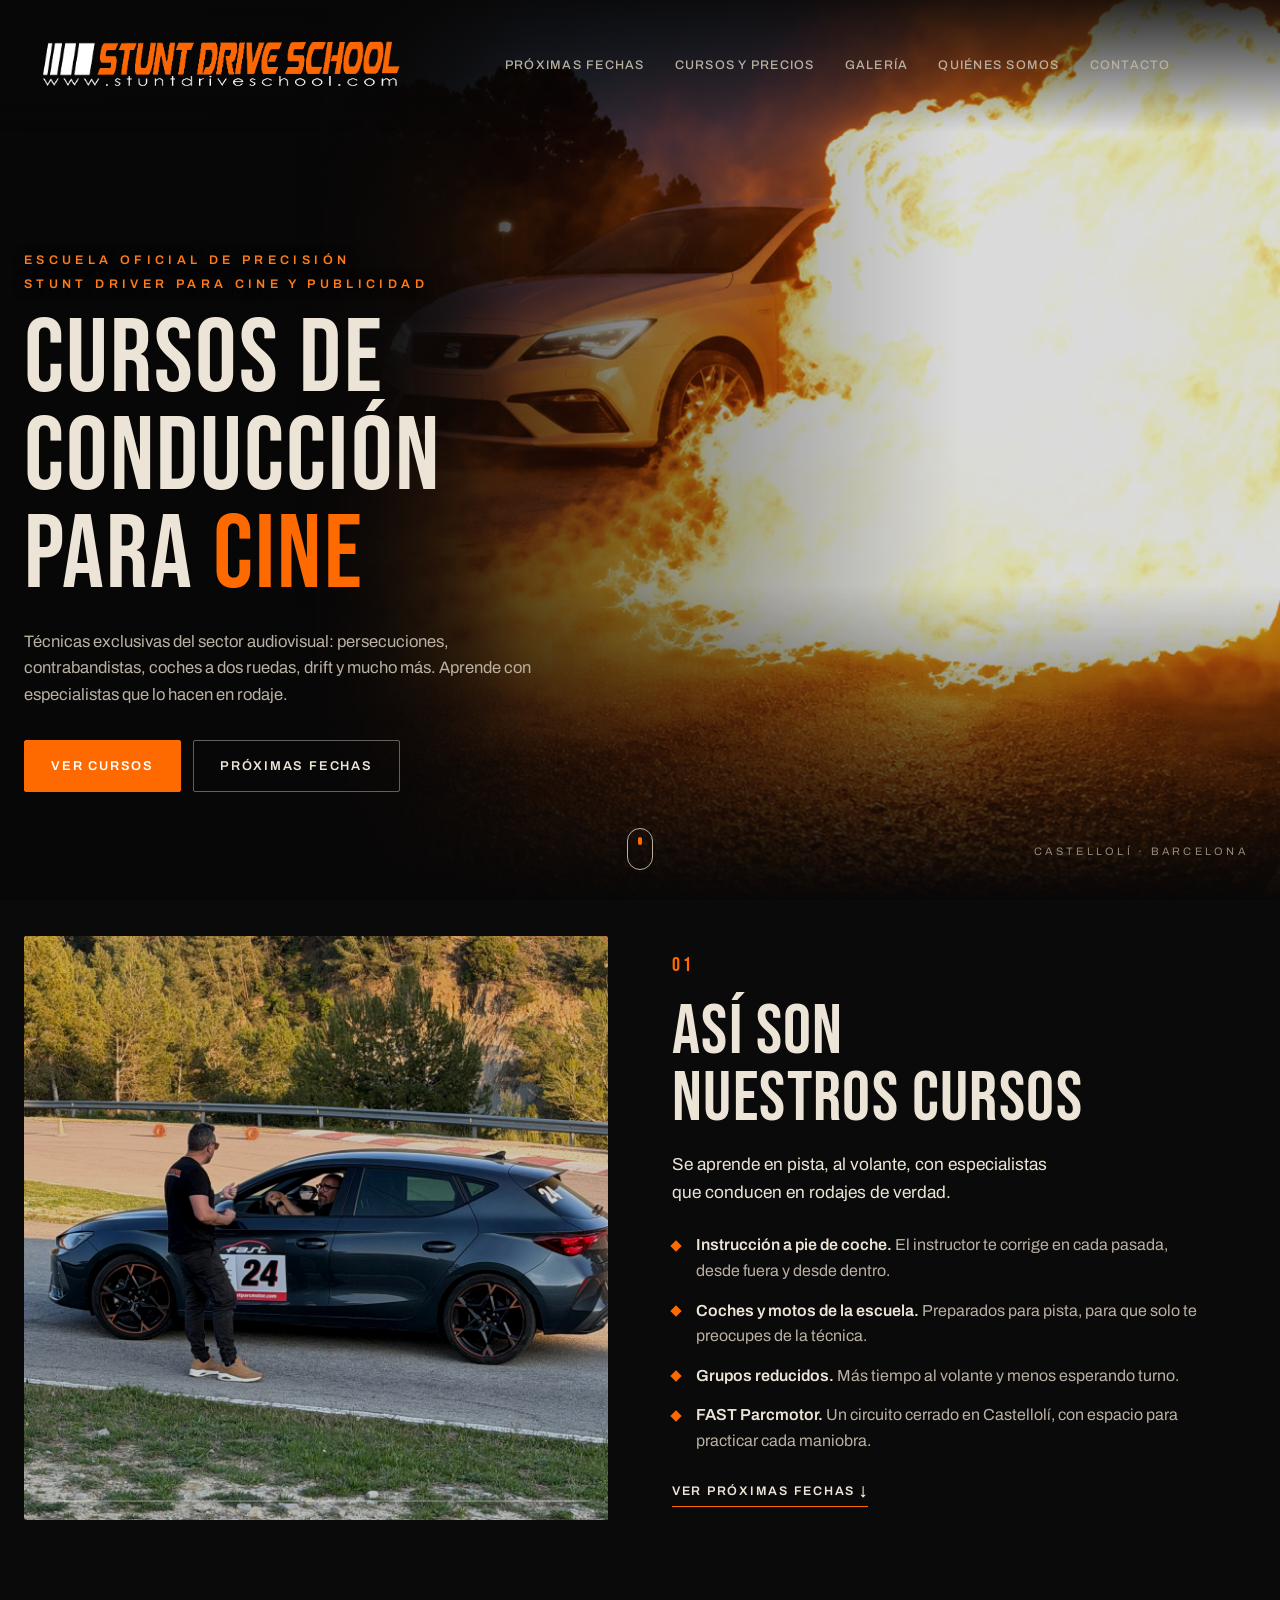
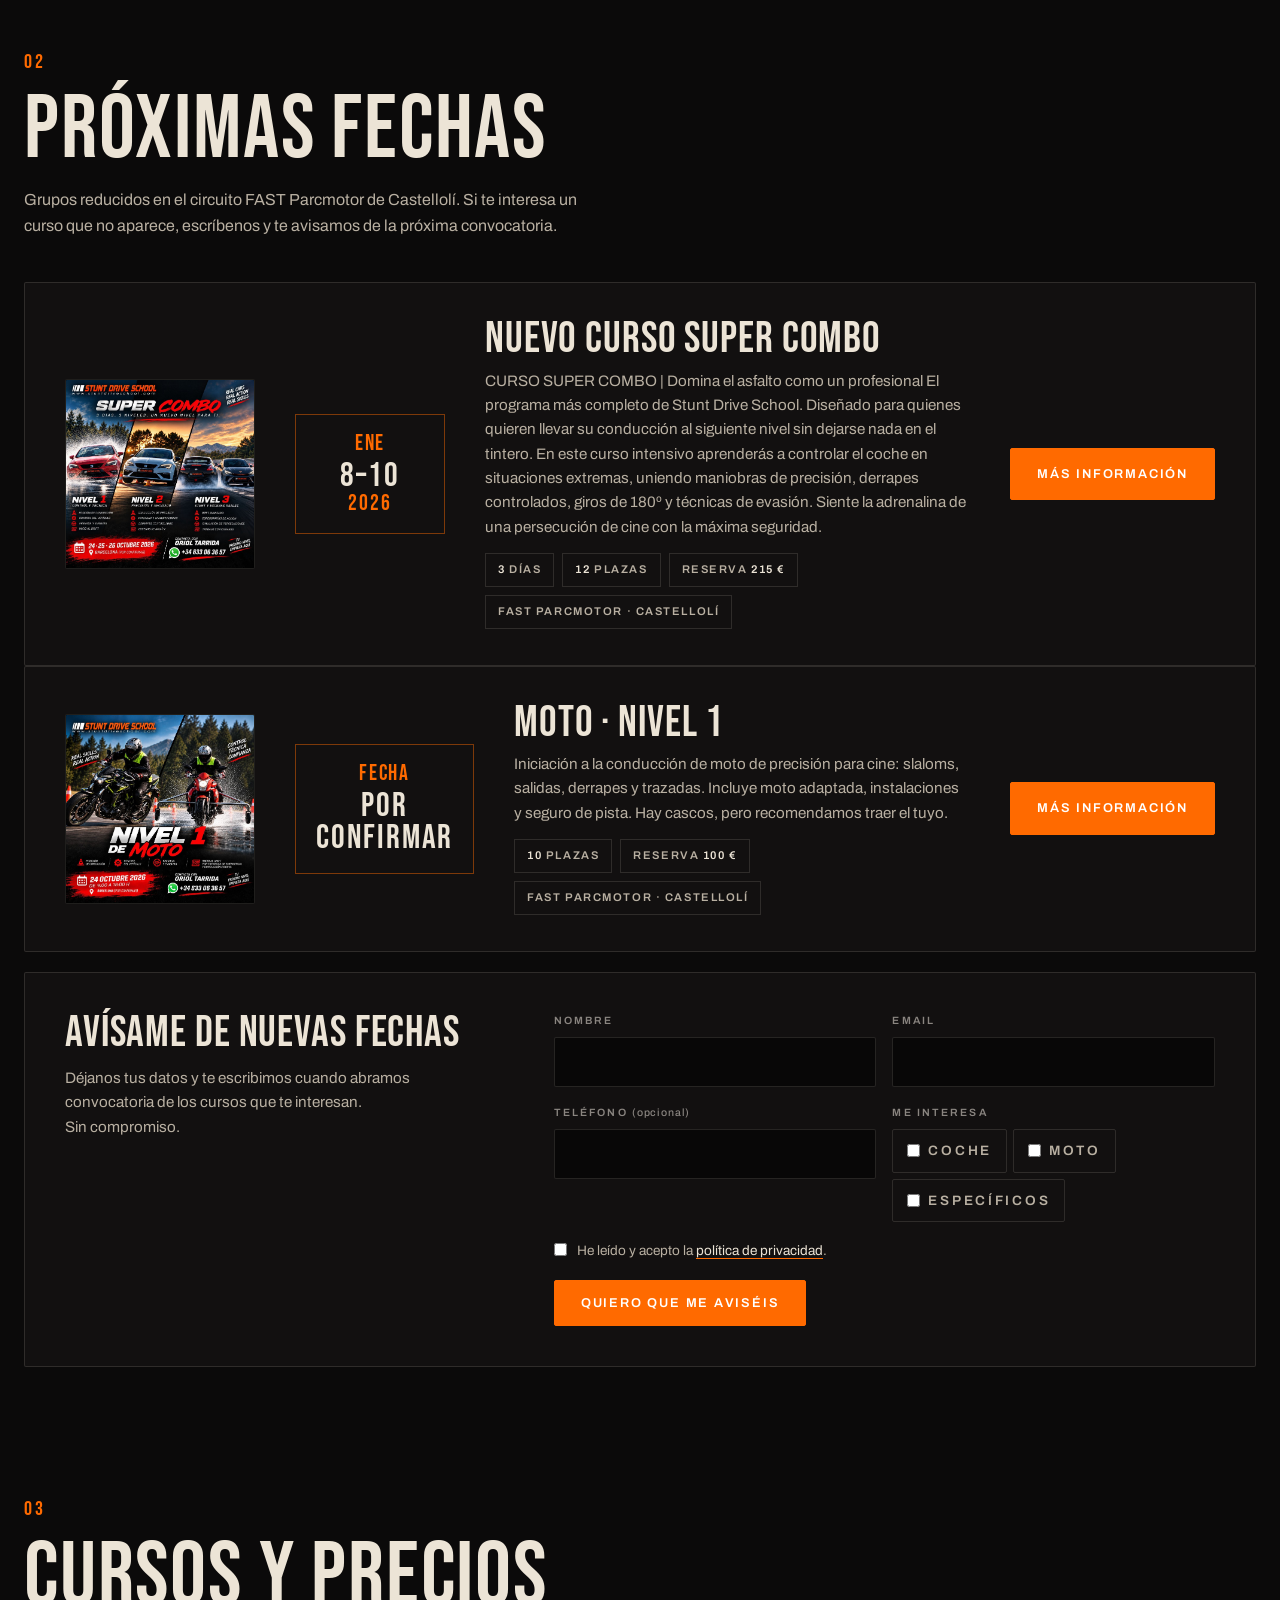
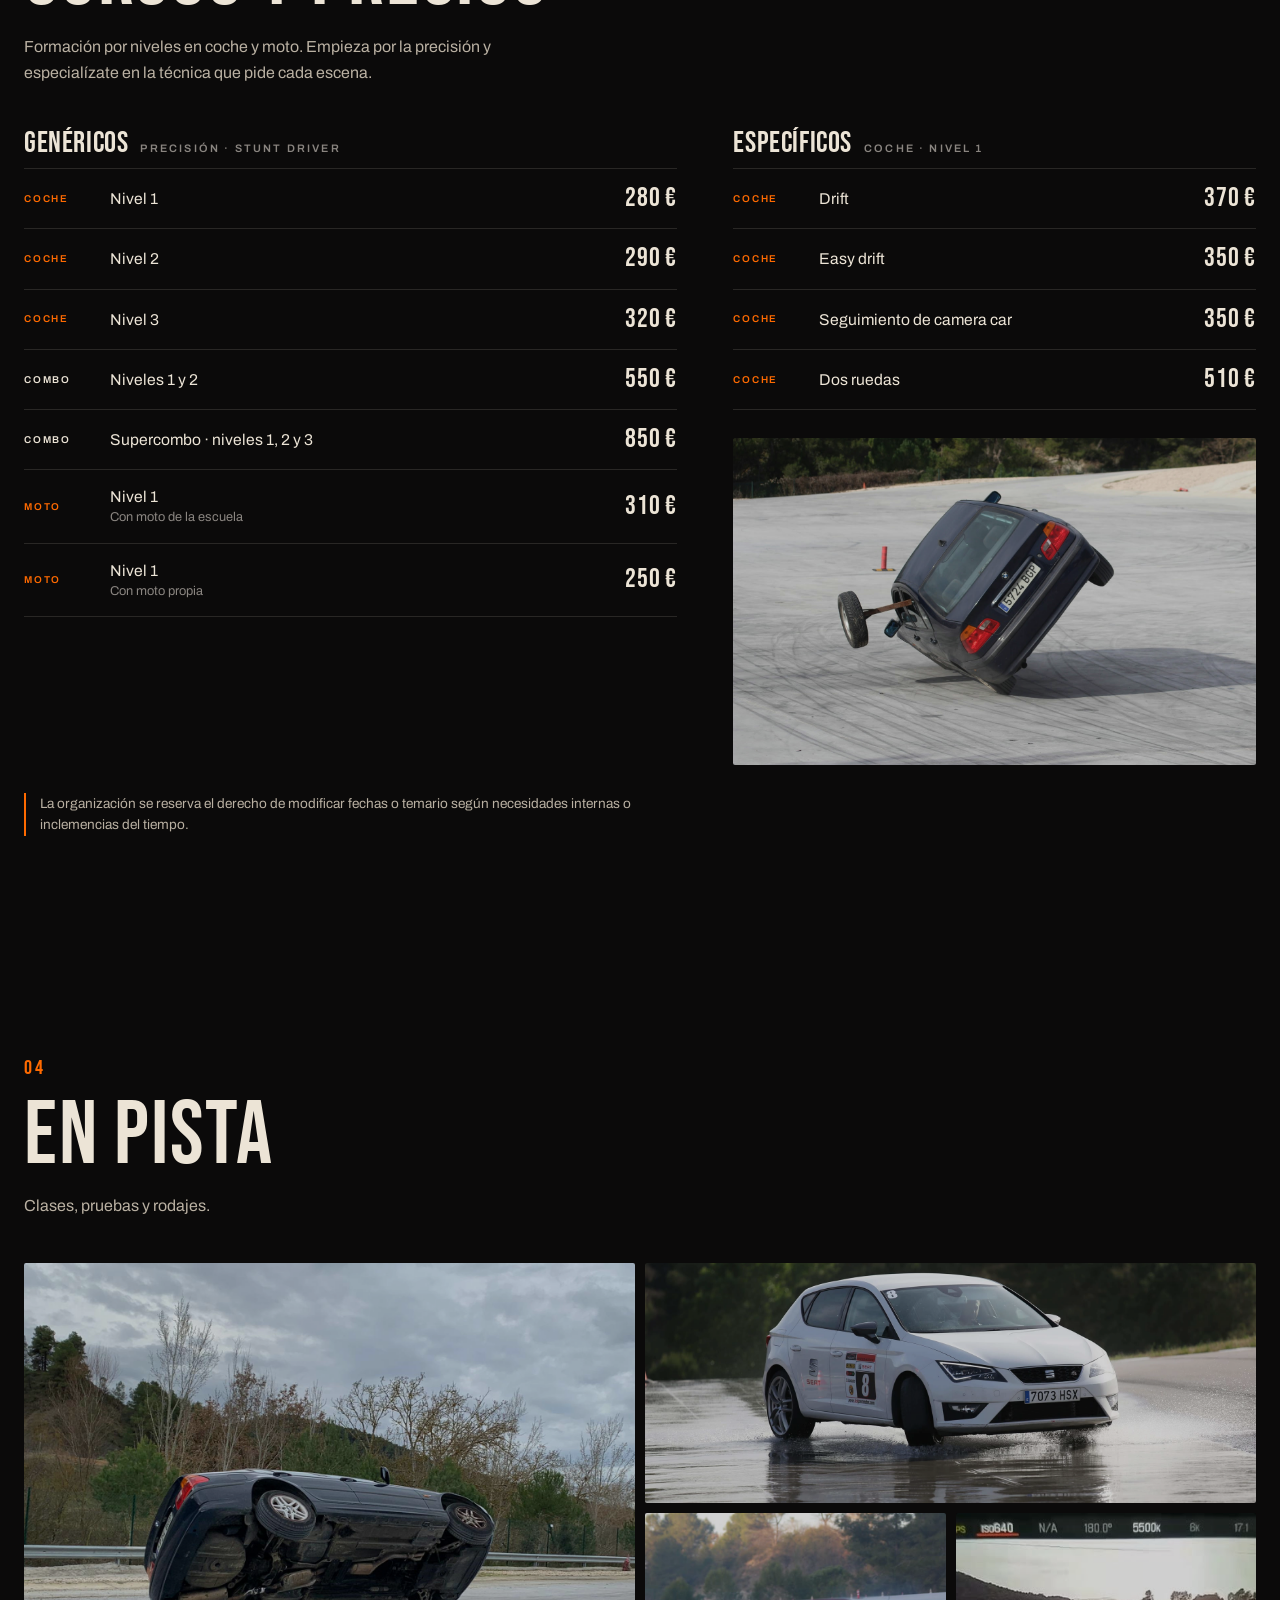
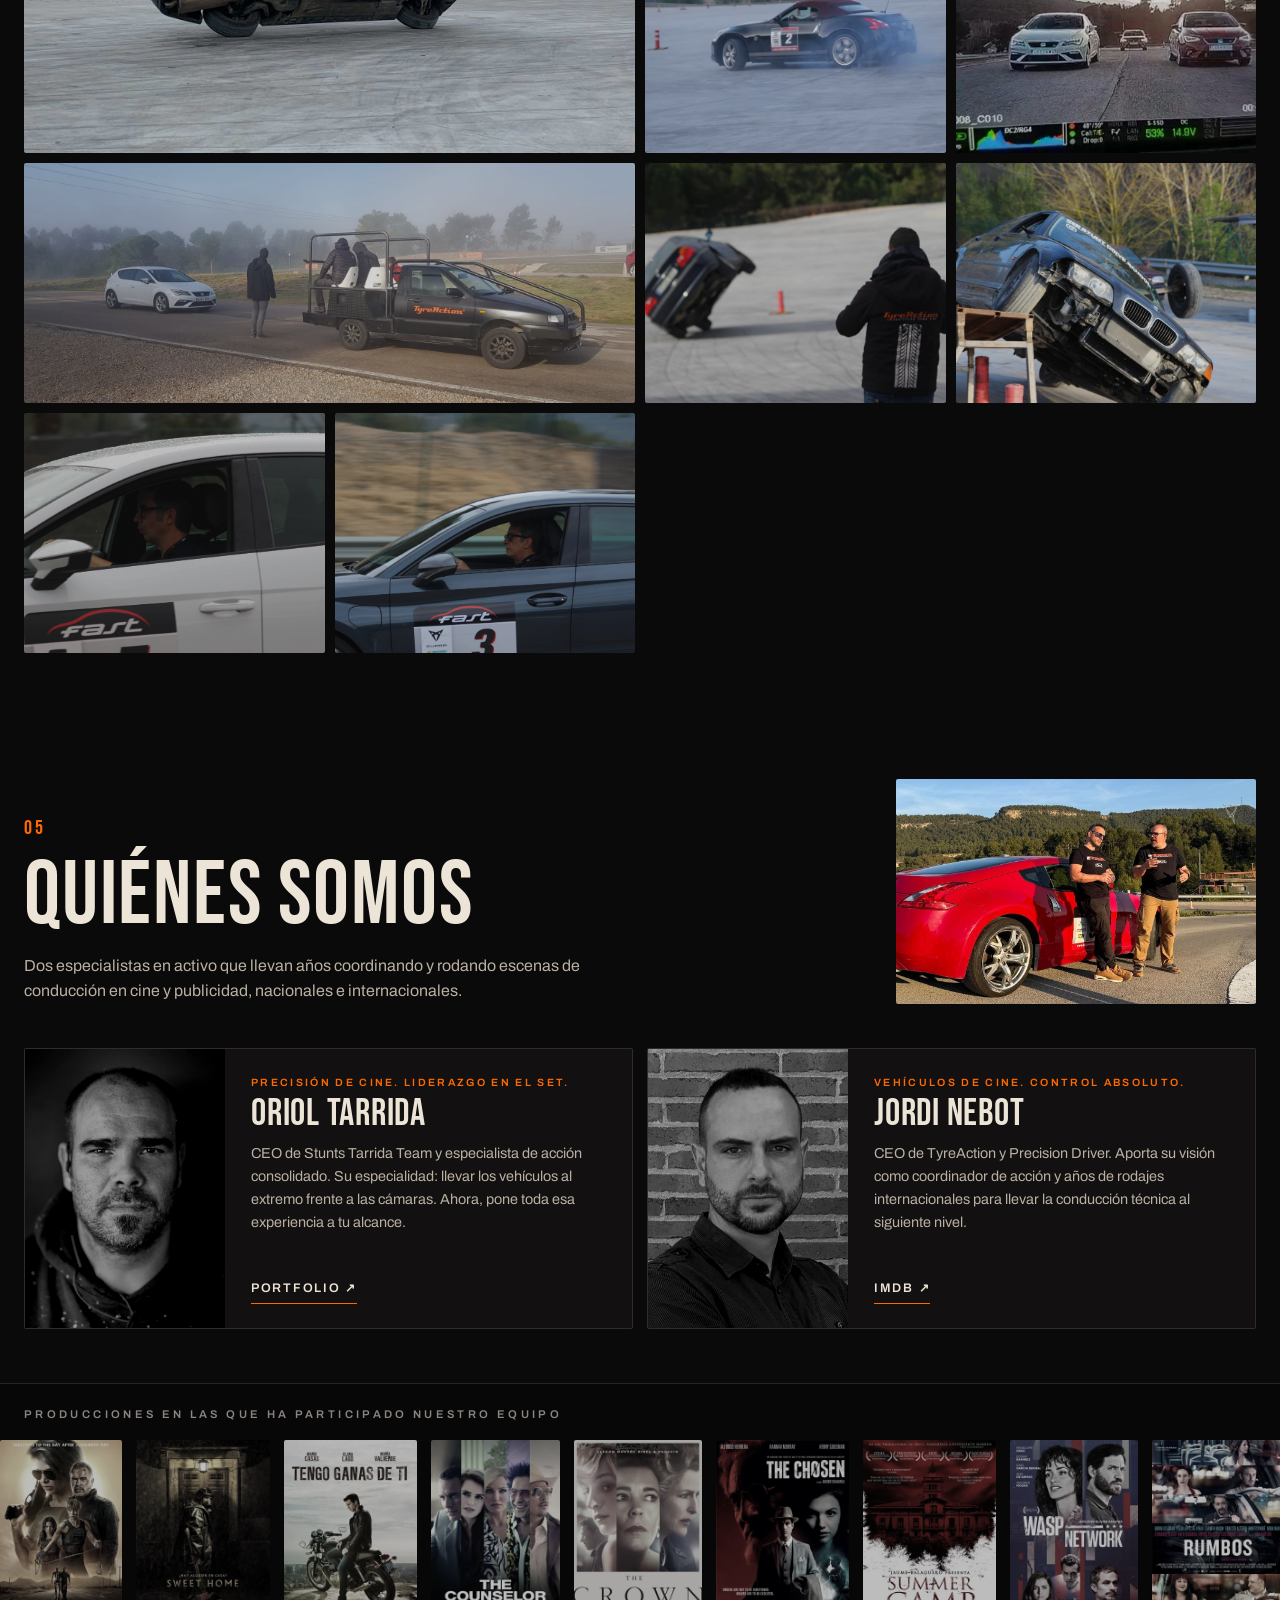
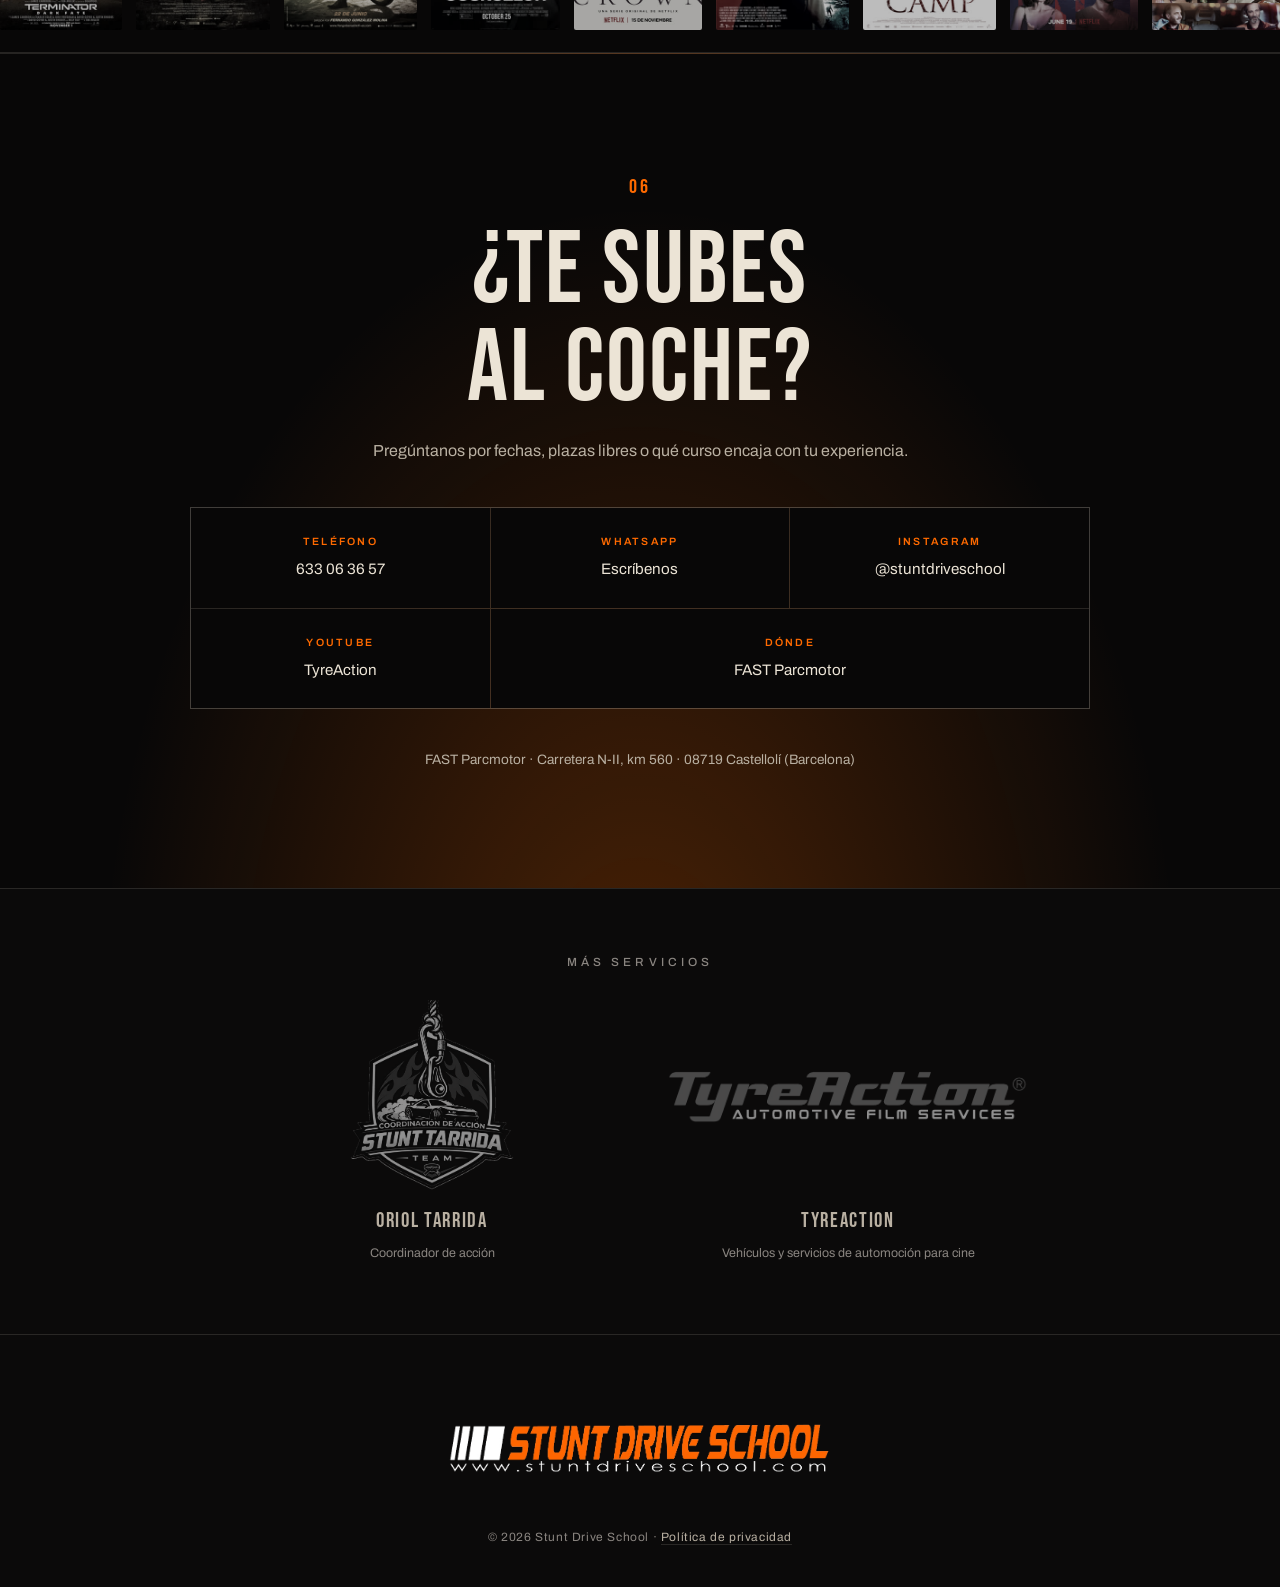
==== commit b1b8bc61: "Quitado el email de contacto (no es correcto de momento) Co-Authored-By: Claude Opus 5.5 <noreply@an" ====
--- a/index.html
+++ b/index.html
@@ -17,7 +17,7 @@
 <link rel="preconnect" href="https://fonts.gstatic.com" crossorigin>
 <link href="https://fonts.googleapis.com/css2?family=Bebas+Neue&family=Archivo:wght@400;500;600&display=swap" rel="stylesheet">
 <link rel="preload" as="image" href="assets/img/hero-fuego.jpg" fetchpriority="high">
-<link rel="stylesheet" href="css/style.css?v=21">
+<link rel="stylesheet" href="css/style.css?v=23">
 </head>
 <body>
 
@@ -107,7 +107,7 @@
     </div>
     <!-- contenido:fechas -->
     <article class="event event-con-foto reveal">
-      <a class="event-foto" href="assets/img/fechas/09169526a99d.jpg" target="_blank" rel="noopener"><img src="assets/img/fechas/09169526a99d.jpg" alt="Nuevo curso Super combo" loading="lazy"></a>
+      <a class="event-foto" href="cursos/super-combo/" aria-label="Más información: Nuevo curso Super combo"><img src="assets/img/fechas/09169526a99d.jpg" alt="Nuevo curso Super combo" loading="lazy"></a>
       <div class="event-date">Ene<b>8–10</b>2026</div>
       <div>
         <h3>Nuevo curso Super combo</h3>
@@ -121,10 +121,10 @@
           <span>FAST Parcmotor · Castellolí</span>
         </div>
       </div>
-      <a href="https://wa.me/34633063657?text=Hola%2C%20quiero%20informaci%C3%B3n%20del%20curso%20de%20Nuevo%20curso%20Super%20combo" target="_blank" rel="noopener" class="btn">Más información</a>
+      <a href="cursos/super-combo/" class="btn">Más información</a>
     </article>
     <article class="event event-con-foto reveal">
-      <a class="event-foto" href="assets/img/fechas/678229727dba.jpg" target="_blank" rel="noopener"><img src="assets/img/fechas/678229727dba.jpg" alt="Moto · Nivel 1" loading="lazy"></a>
+      <a class="event-foto" href="cursos/moto-nivel-1/" aria-label="Más información: Moto · Nivel 1"><img src="assets/img/fechas/678229727dba.jpg" alt="Moto · Nivel 1" loading="lazy"></a>
       <div class="event-date">Fecha<b>Por<br>confirmar</b></div>
       <div>
         <h3>Moto · Nivel 1</h3>
@@ -135,7 +135,7 @@
           <span>FAST Parcmotor · Castellolí</span>
         </div>
       </div>
-      <a href="https://wa.me/34633063657?text=Hola%2C%20quiero%20informaci%C3%B3n%20del%20curso%20de%20Moto%20%C2%B7%20Nivel%201" target="_blank" rel="noopener" class="btn">Más información</a>
+      <a href="cursos/moto-nivel-1/" class="btn">Más información</a>
     </article>
     <!-- /contenido:fechas -->
 
@@ -297,7 +297,6 @@
       <div class="contact-grid cols-3">
         <a href="tel:+34633063657" class="contact-item"><span>Teléfono</span>633 06 36 57</a>
         <a href="https://wa.me/34633063657" target="_blank" rel="noopener" class="contact-item"><span>WhatsApp</span>Escríbenos</a>
-        <a href="mailto:driveschoolstunt@gmail.com" class="contact-item"><span>Email</span>driveschoolstunt@gmail.com</a>
         <a href="https://www.instagram.com/stuntdriveschool/" target="_blank" rel="noopener" class="contact-item"><span>Instagram</span>@stuntdriveschool</a>
         <a href="https://www.youtube.com/user/Tyreaction/videos" target="_blank" rel="noopener" class="contact-item"><span>YouTube</span>TyreAction</a>
         <a href="https://maps.google.com/?q=FAST+Parcmotor+Castellol%C3%AD" target="_blank" rel="noopener" class="contact-item"><span>Dónde</span>FAST Parcmotor</a>
@@ -329,6 +328,6 @@
   <p>© <span id="year">2026</span> <span class="pie-marca" id="pieMarca" data-admin="https://stuntdriveschool-registro.tail077ef1.ts.net/admin">Stunt Drive School</span> · <a href="privacidad.html">Política de privacidad</a></p>
 </footer>
 
-<script src="js/main.js?v=5"></script>
+<script src="js/main.js?v=6"></script>
 </body>
 </html>
--- a/css/style.css
+++ b/css/style.css
@@ -359,6 +359,7 @@
 
 /* ---------- Contacto (5 columnas + dirección) ---------- */
 .contact-grid.cols-3{grid-template-columns:repeat(3,1fr);}
+.contact-grid.cols-3 > :last-child:nth-child(3n+2){grid-column:span 2;}
 .contact-address{margin-top:20px;font-size:0.85rem;color:var(--cream-dim);}
 .contact-address a{border-bottom:1px solid var(--red);}
 
@@ -367,6 +368,8 @@
   .event{grid-template-columns:auto 1fr;gap:24px;padding:28px;}
   .event .btn{grid-column:1 / -1;justify-self:start;}
   .contact-grid.cols-3{grid-template-columns:1fr 1fr;}
+  .contact-grid.cols-3 > :last-child:nth-child(3n+2){grid-column:auto;}
+  .contact-grid.cols-3 > :last-child:nth-child(odd){grid-column:1 / -1;}
 }
 @media (max-width: 600px){
   .logo-img{height:54px;}
@@ -380,6 +383,7 @@
   .event-date{justify-self:start;}
   .pl-tag{display:none;}
   .contact-grid.cols-3{grid-template-columns:1fr;}
+  .contact-grid.cols-3 > :last-child:nth-child(odd){grid-column:auto;}
 }
 
 /* ---------- Ajustes de texto y maquetación ---------- */
@@ -627,3 +631,54 @@
 @media (max-width: 600px){
   .event.event-con-foto{grid-template-columns:1fr;}
 }
+
+/* ---------- Página de cada curso ("Más información"), generada por el panel ---------- */
+.curso-pag{max-width:var(--maxw);margin:0 auto;padding:140px 24px 90px;}
+.curso-volver{margin-bottom:30px;}
+.curso-volver a{font-size:0.75rem;font-weight:600;letter-spacing:0.14em;text-transform:uppercase;color:var(--cream-dim);transition:color .2s ease;}
+.curso-volver a:hover{color:var(--red);}
+.curso-cabecera{display:grid;grid-template-columns:1fr;gap:56px;align-items:start;}
+.curso-cabecera.con-foto{grid-template-columns:minmax(0,5fr) minmax(0,7fr);}
+.curso-cartel{display:block;border:1px solid var(--line);background:#000;border-radius:2px;overflow:hidden;transition:border-color .2s ease;}
+.curso-cartel:hover{border-color:var(--red);}
+.curso-cartel img{width:100%;height:auto;}
+.curso-info h1{font-size:clamp(3rem,6.5vw,5.6rem);margin:12px 0 16px;}
+.curso-info .lead{color:var(--cream-dim);font-size:1.1rem;max-width:620px;}
+.curso-datos{display:flex;flex-direction:column;margin:30px 0;border-top:1px solid var(--line);}
+.curso-datos div{display:grid;grid-template-columns:110px 1fr;gap:16px;padding:14px 0;border-bottom:1px solid var(--line);}
+.curso-datos dt{font-size:0.68rem;font-weight:600;letter-spacing:0.2em;text-transform:uppercase;color:var(--red);padding-top:5px;}
+.curso-datos dd{color:var(--cream);}
+.curso-datos small{color:var(--cream-dim);font-size:0.85em;}
+.curso-datos a{color:var(--cream-dim);border-bottom:1px solid var(--line);transition:color .2s ease,border-color .2s ease;}
+.curso-datos a:hover{color:var(--cream);border-color:var(--red);}
+.curso-cifras{display:flex;flex-wrap:wrap;gap:10px;margin-bottom:30px;}
+.curso-cifras div{flex:1 1 120px;border:1px solid rgba(255,106,0,0.45);padding:14px 18px;display:flex;flex-direction:column;gap:8px;}
+.curso-cifras span{font-size:0.66rem;font-weight:600;letter-spacing:0.2em;text-transform:uppercase;color:var(--cream-dim);}
+.curso-cifras b{font-family:var(--ff-display);font-weight:400;font-size:2.3rem;line-height:1;color:var(--cream);}
+.curso-cta{display:flex;flex-wrap:wrap;gap:12px;}
+.curso-cuerpo{display:grid;grid-template-columns:minmax(0,7fr) minmax(0,5fr);gap:56px;margin-top:90px;padding-top:60px;border-top:1px solid var(--line);}
+.curso-texto h2{font-size:clamp(2.4rem,4.5vw,3.6rem);margin-bottom:22px;}
+.curso-texto p{color:var(--cream-dim);margin-bottom:14px;max-width:680px;font-size:1.02rem;}
+.curso-lateral{background:var(--bg-alt);border:1px solid var(--line);padding:30px 30px 34px;align-self:start;display:flex;flex-direction:column;gap:14px;}
+.curso-lateral h3{font-size:1.6rem;margin-top:12px;}
+.curso-lateral h3:first-child{margin-top:0;}
+.curso-lateral p{color:var(--cream-dim);font-size:0.95rem;}
+.curso-lateral p a{color:var(--cream);border-bottom:1px solid var(--red);}
+.curso-lateral .features{margin-top:0;}
+.curso-compartir{align-self:flex-start;margin-top:12px;}
+@media (max-width: 960px){
+  .curso-cabecera.con-foto,.curso-cuerpo{grid-template-columns:1fr;}
+  .curso-cabecera{gap:40px;}
+  .curso-cartel{max-width:560px;}
+  .curso-cuerpo{margin-top:60px;padding-top:44px;gap:40px;}
+}
+@media (max-width: 600px){
+  .curso-pag{padding-top:116px;}
+  .curso-datos div{grid-template-columns:1fr;gap:4px;}
+  .curso-cta .btn{width:100%;justify-content:center;}
+  .curso-lateral{padding:24px 20px 28px;}
+  .curso-cifras{flex-wrap:nowrap;gap:8px;}
+  .curso-cifras div{flex:1 1 0;min-width:0;padding:12px 12px;}
+  .curso-cifras span{letter-spacing:0.12em;font-size:0.6rem;}
+  .curso-cifras b{font-size:1.8rem;}
+}
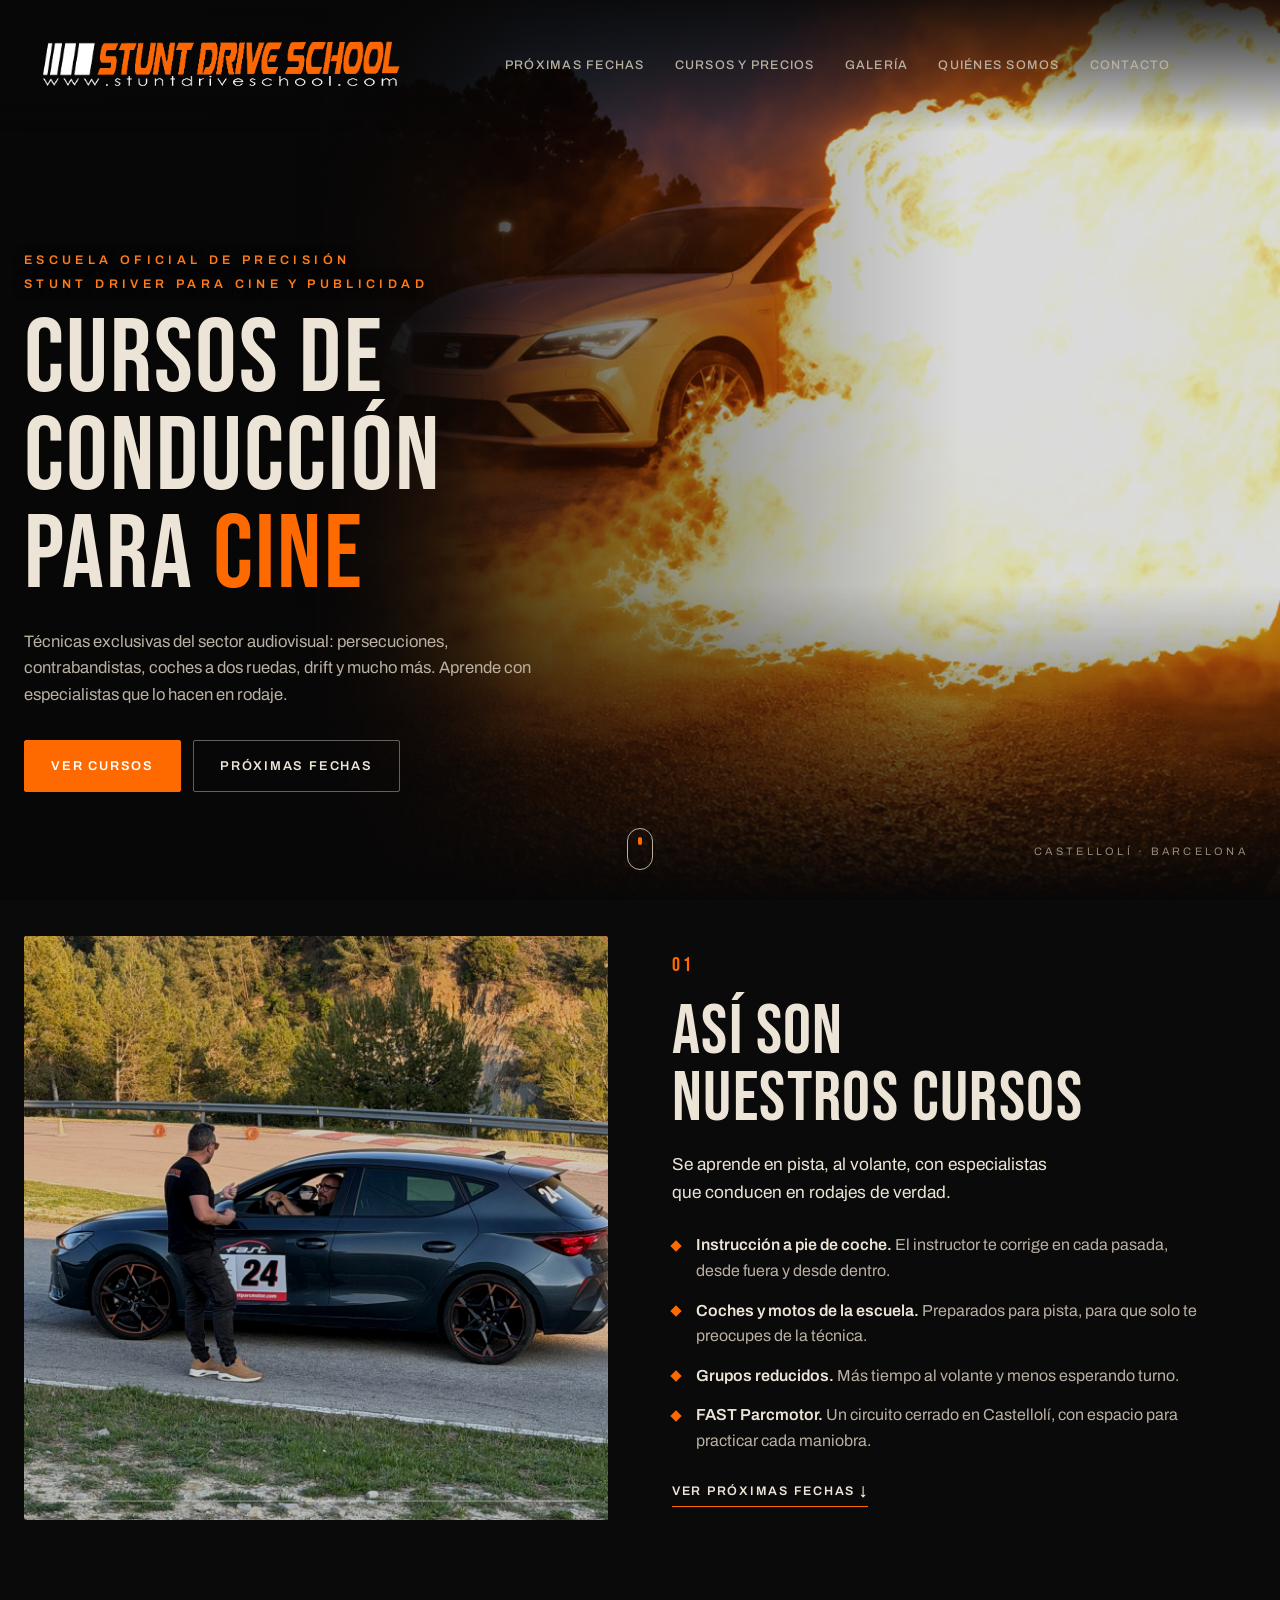
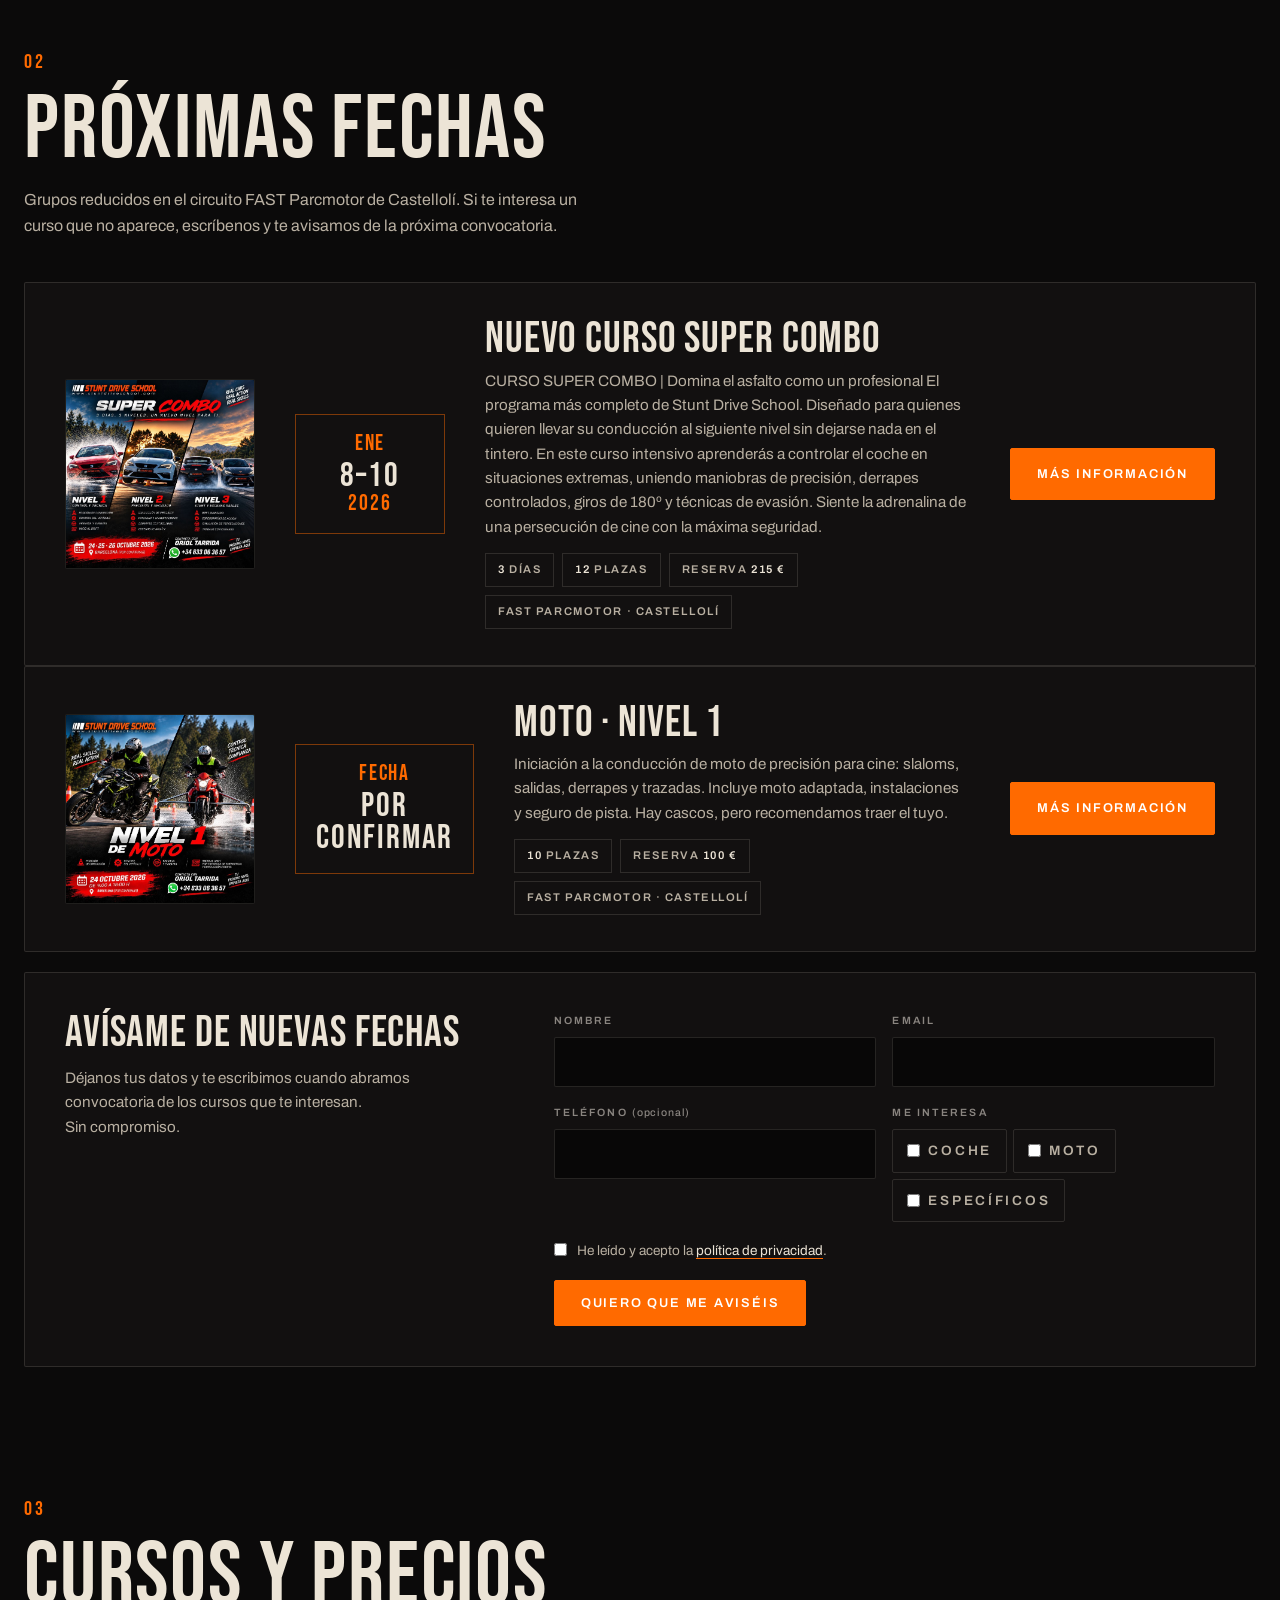
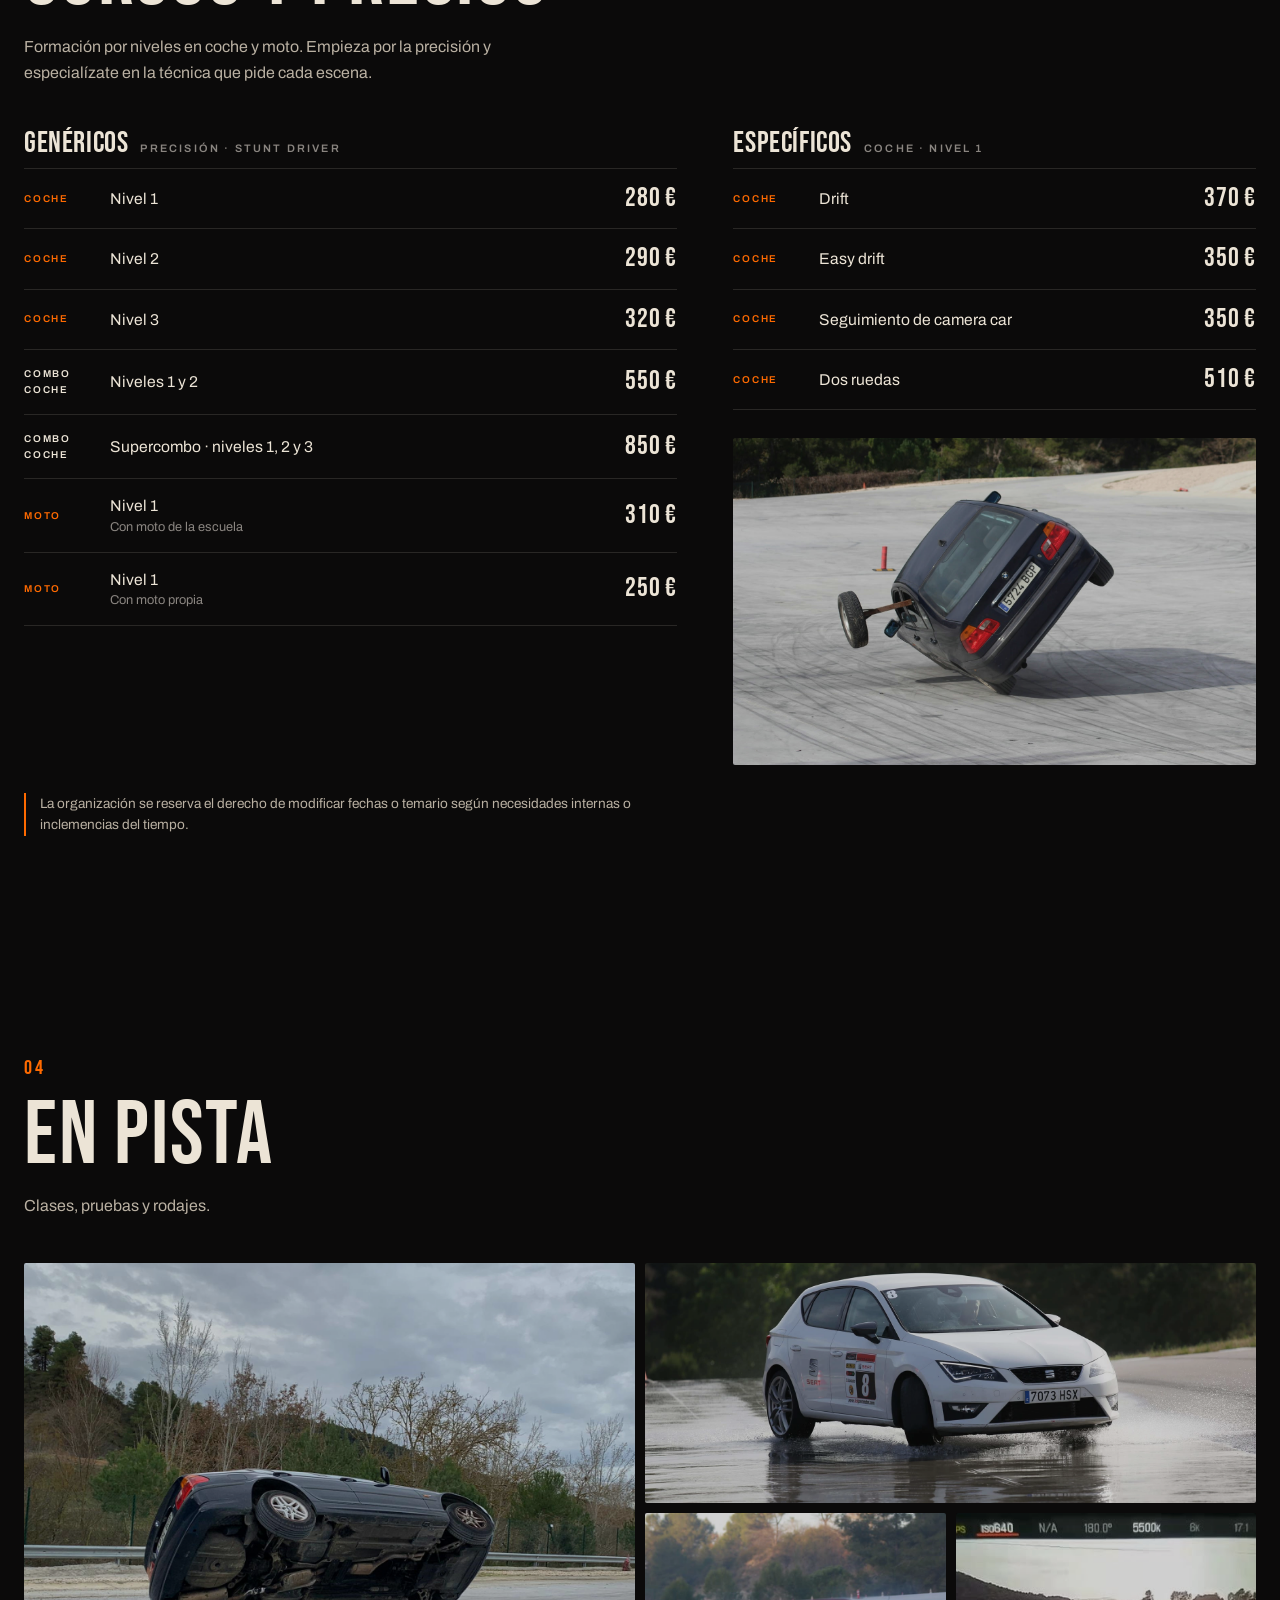
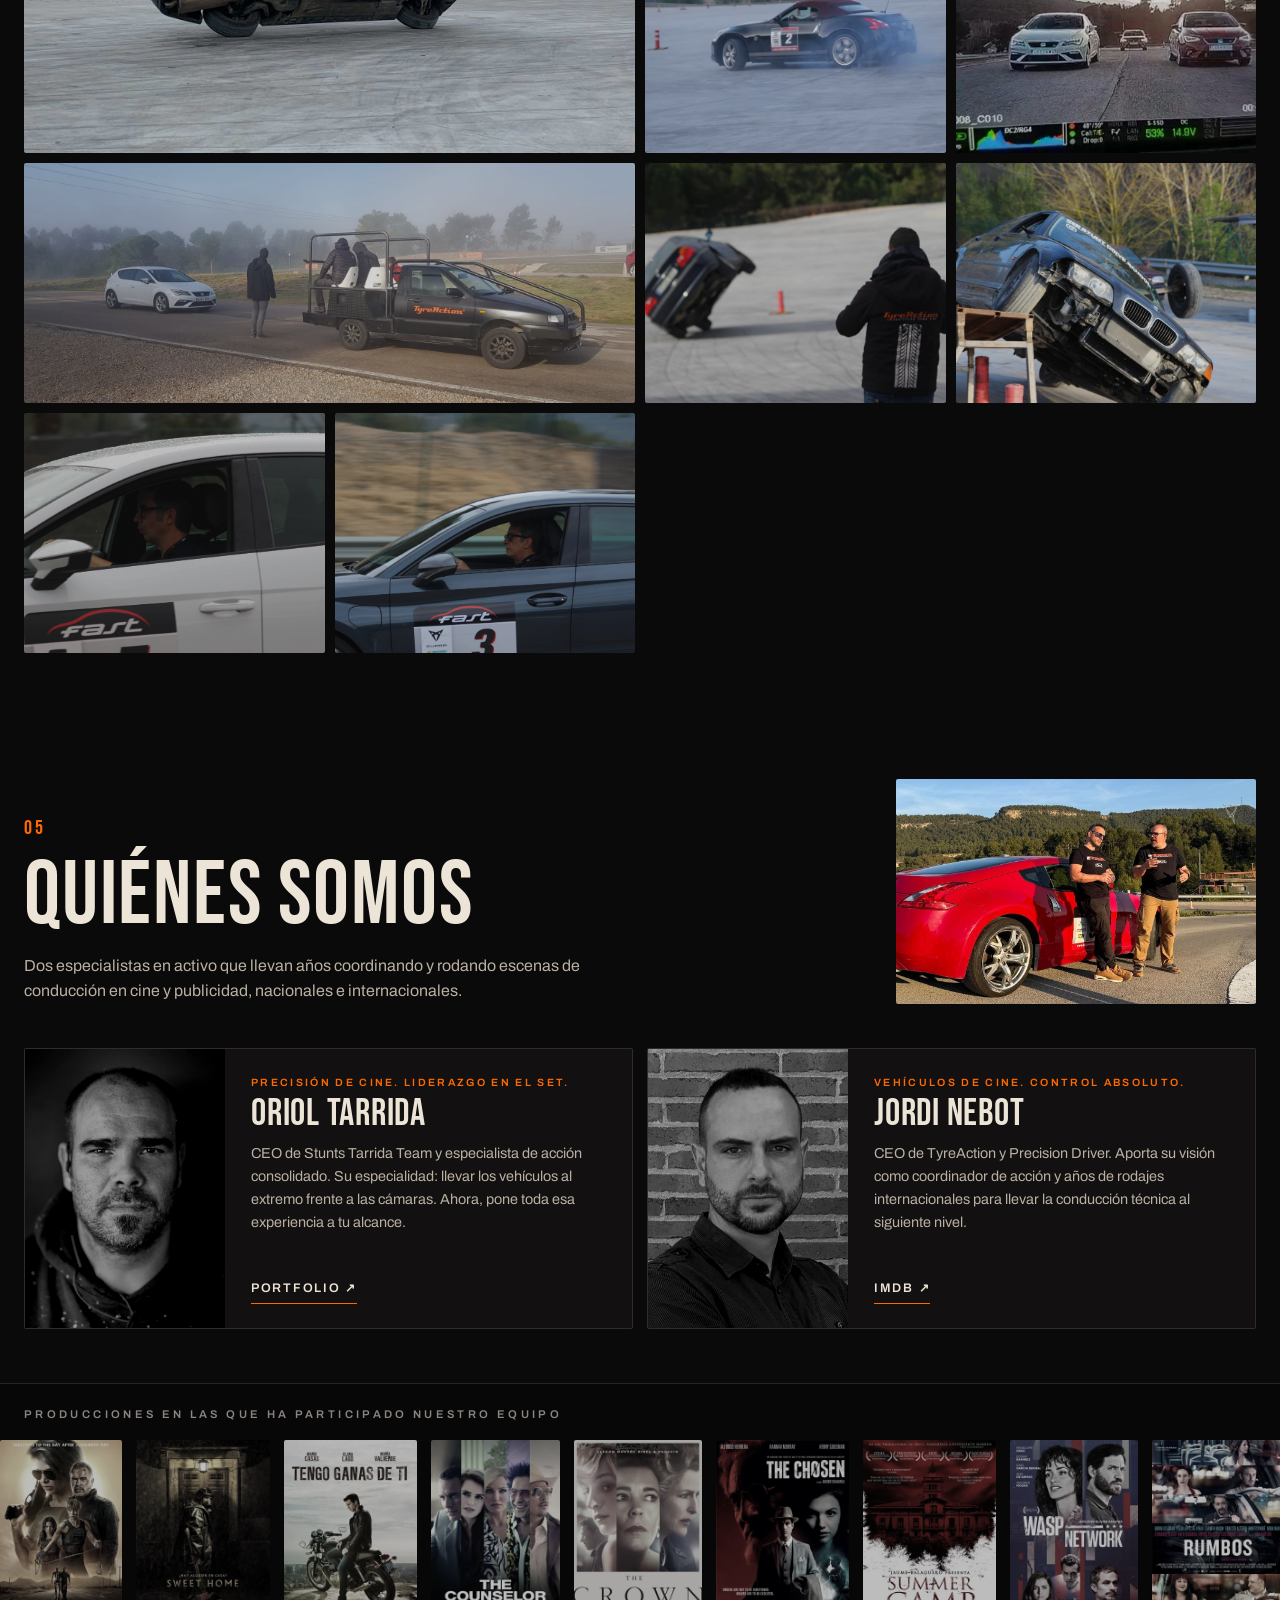
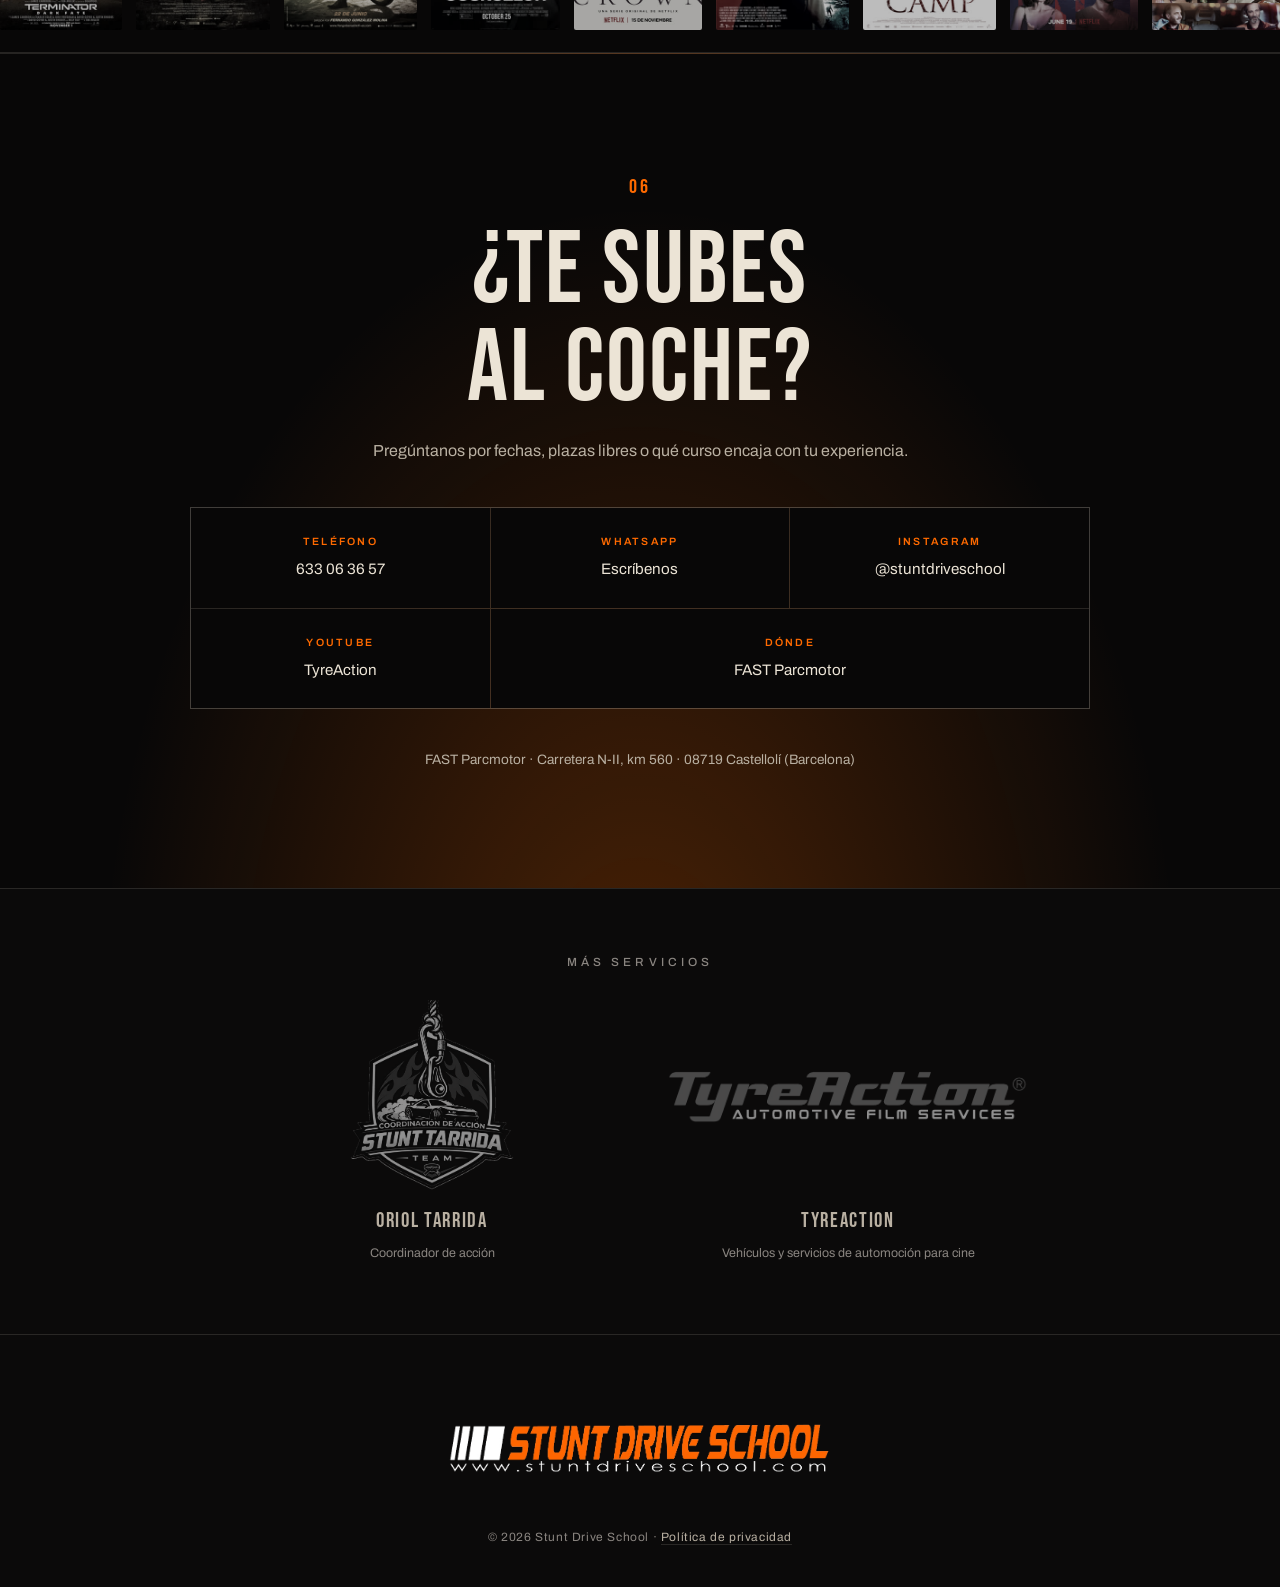
==== commit d8db27f2: "Cursos: los combos pasan a «Combo coche» Co-Authored-By: Claude Opus 5.5 <noreply@anthropic.com>" ====
--- a/index.html
+++ b/index.html
@@ -201,8 +201,8 @@
           <li><span class="pl-tag">Coche</span><span class="pl-name">Nivel 1</span><span class="pl-price">280 €</span></li>
           <li><span class="pl-tag">Coche</span><span class="pl-name">Nivel 2</span><span class="pl-price">290 €</span></li>
           <li><span class="pl-tag">Coche</span><span class="pl-name">Nivel 3</span><span class="pl-price">320 €</span></li>
-          <li class="pl-combo"><span class="pl-tag">Combo</span><span class="pl-name">Niveles 1 y 2</span><span class="pl-price">550 €</span></li>
-          <li class="pl-combo"><span class="pl-tag">Combo</span><span class="pl-name">Supercombo · niveles 1, 2 y 3</span><span class="pl-price">850 €</span></li>
+          <li class="pl-combo"><span class="pl-tag">Combo coche</span><span class="pl-name">Niveles 1 y 2</span><span class="pl-price">550 €</span></li>
+          <li class="pl-combo"><span class="pl-tag">Combo coche</span><span class="pl-name">Supercombo · niveles 1, 2 y 3</span><span class="pl-price">850 €</span></li>
           <li><span class="pl-tag">Moto</span><span class="pl-name">Nivel 1 <span>Con moto de la escuela</span></span><span class="pl-price">310 €</span></li>
           <li><span class="pl-tag">Moto</span><span class="pl-name">Nivel 1 <span>Con moto propia</span></span><span class="pl-price">250 €</span></li>
         </ul>
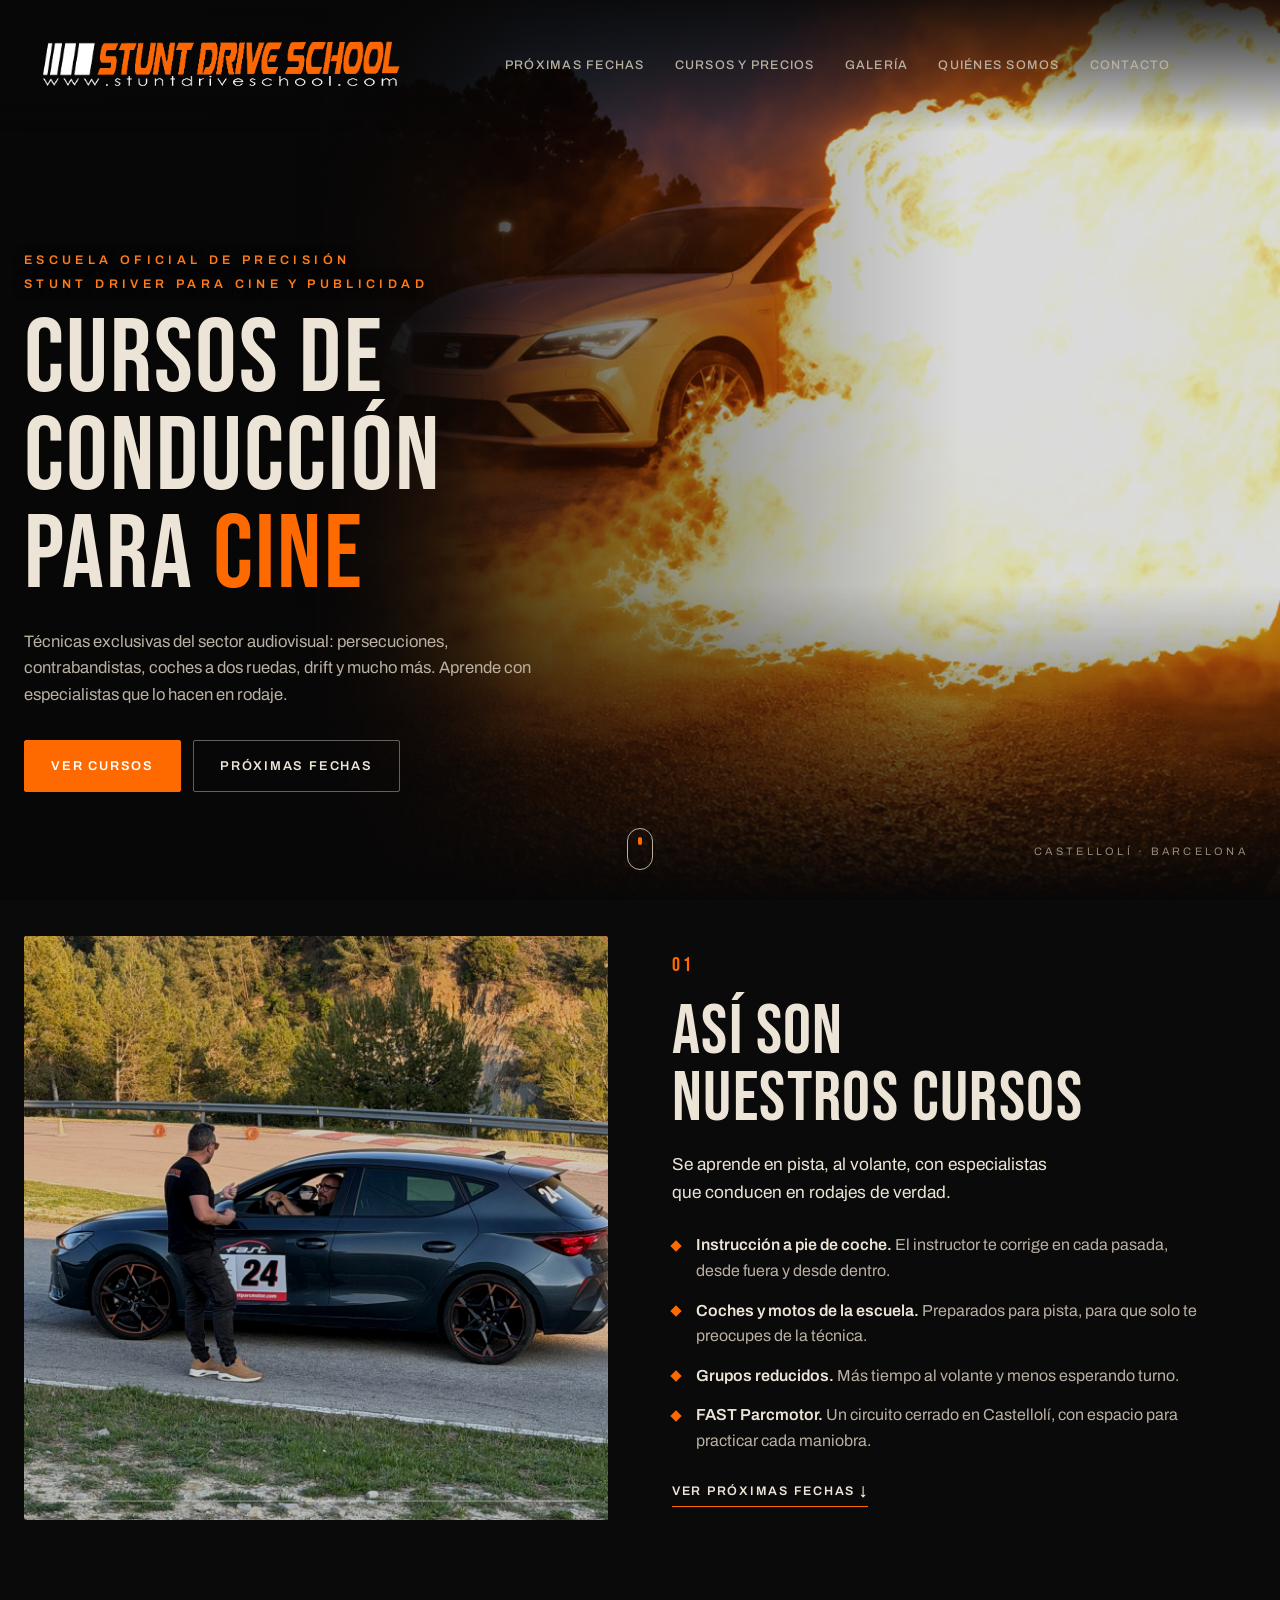
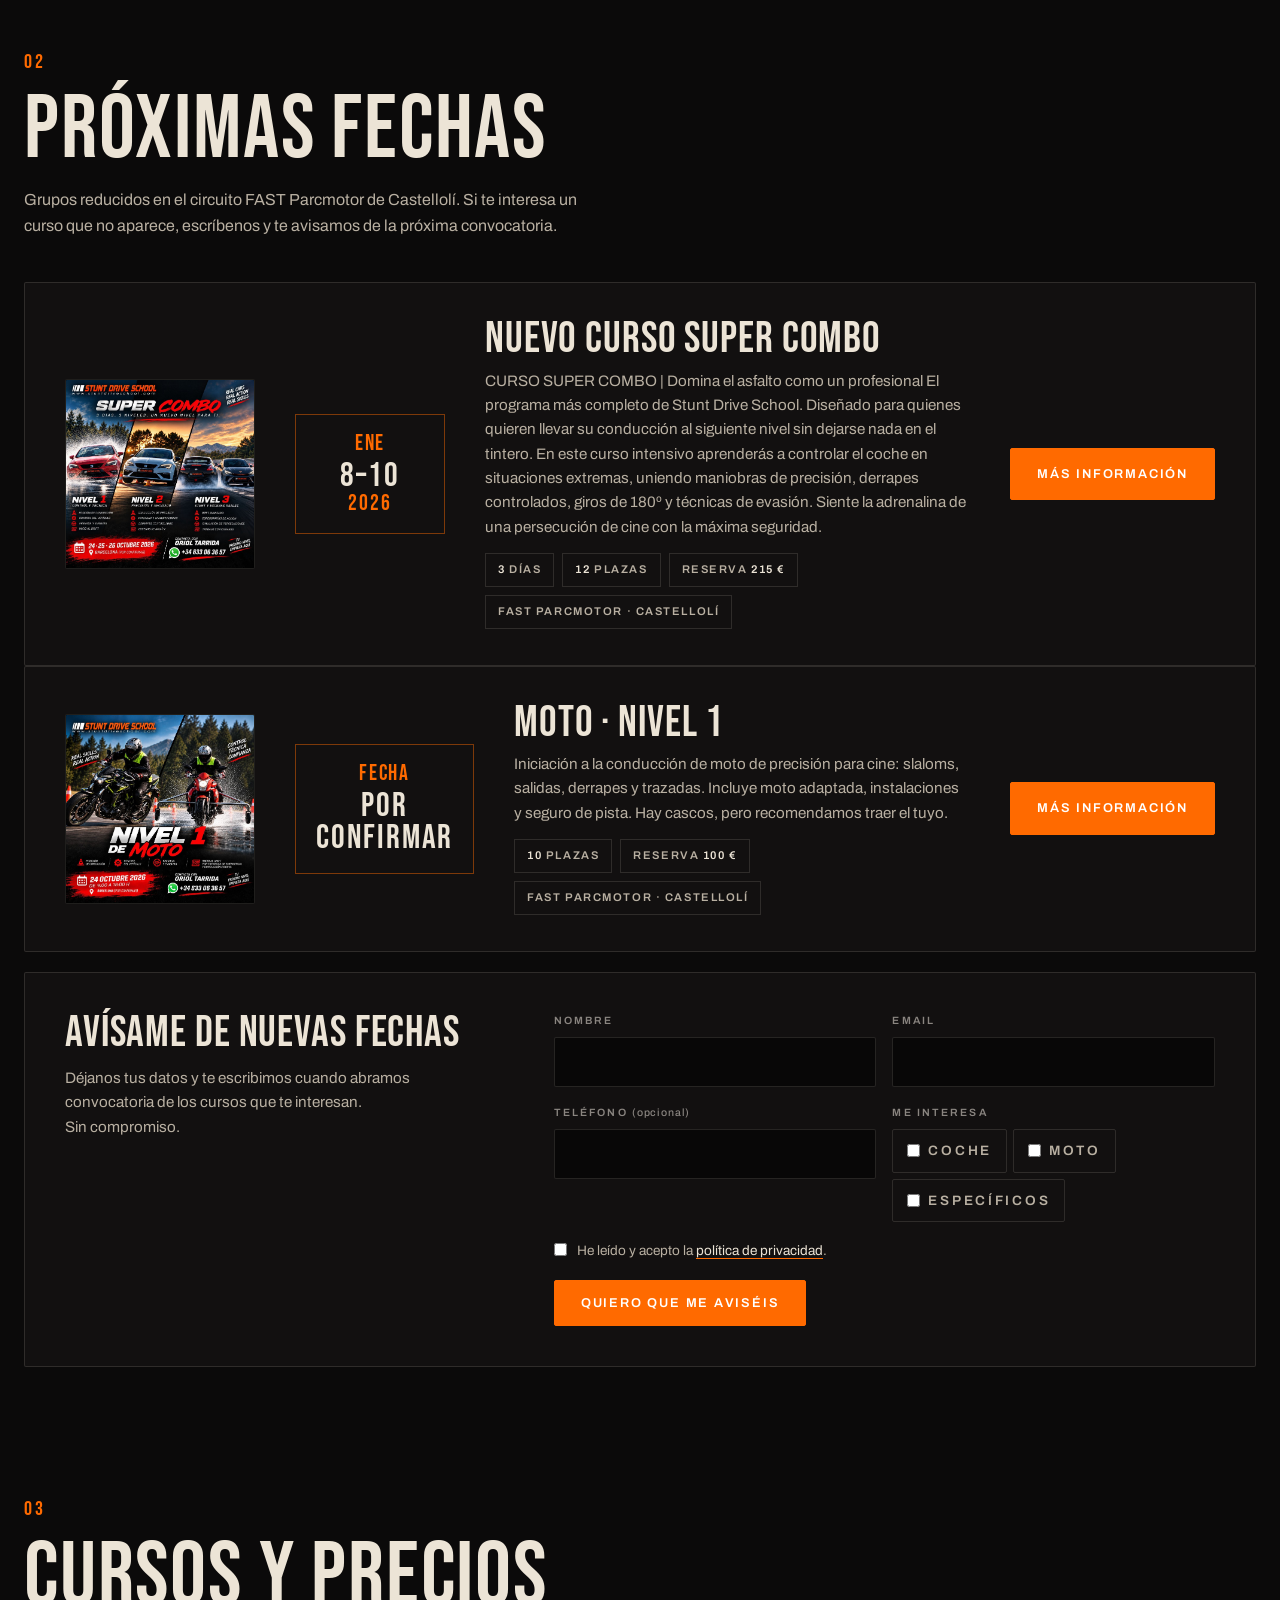
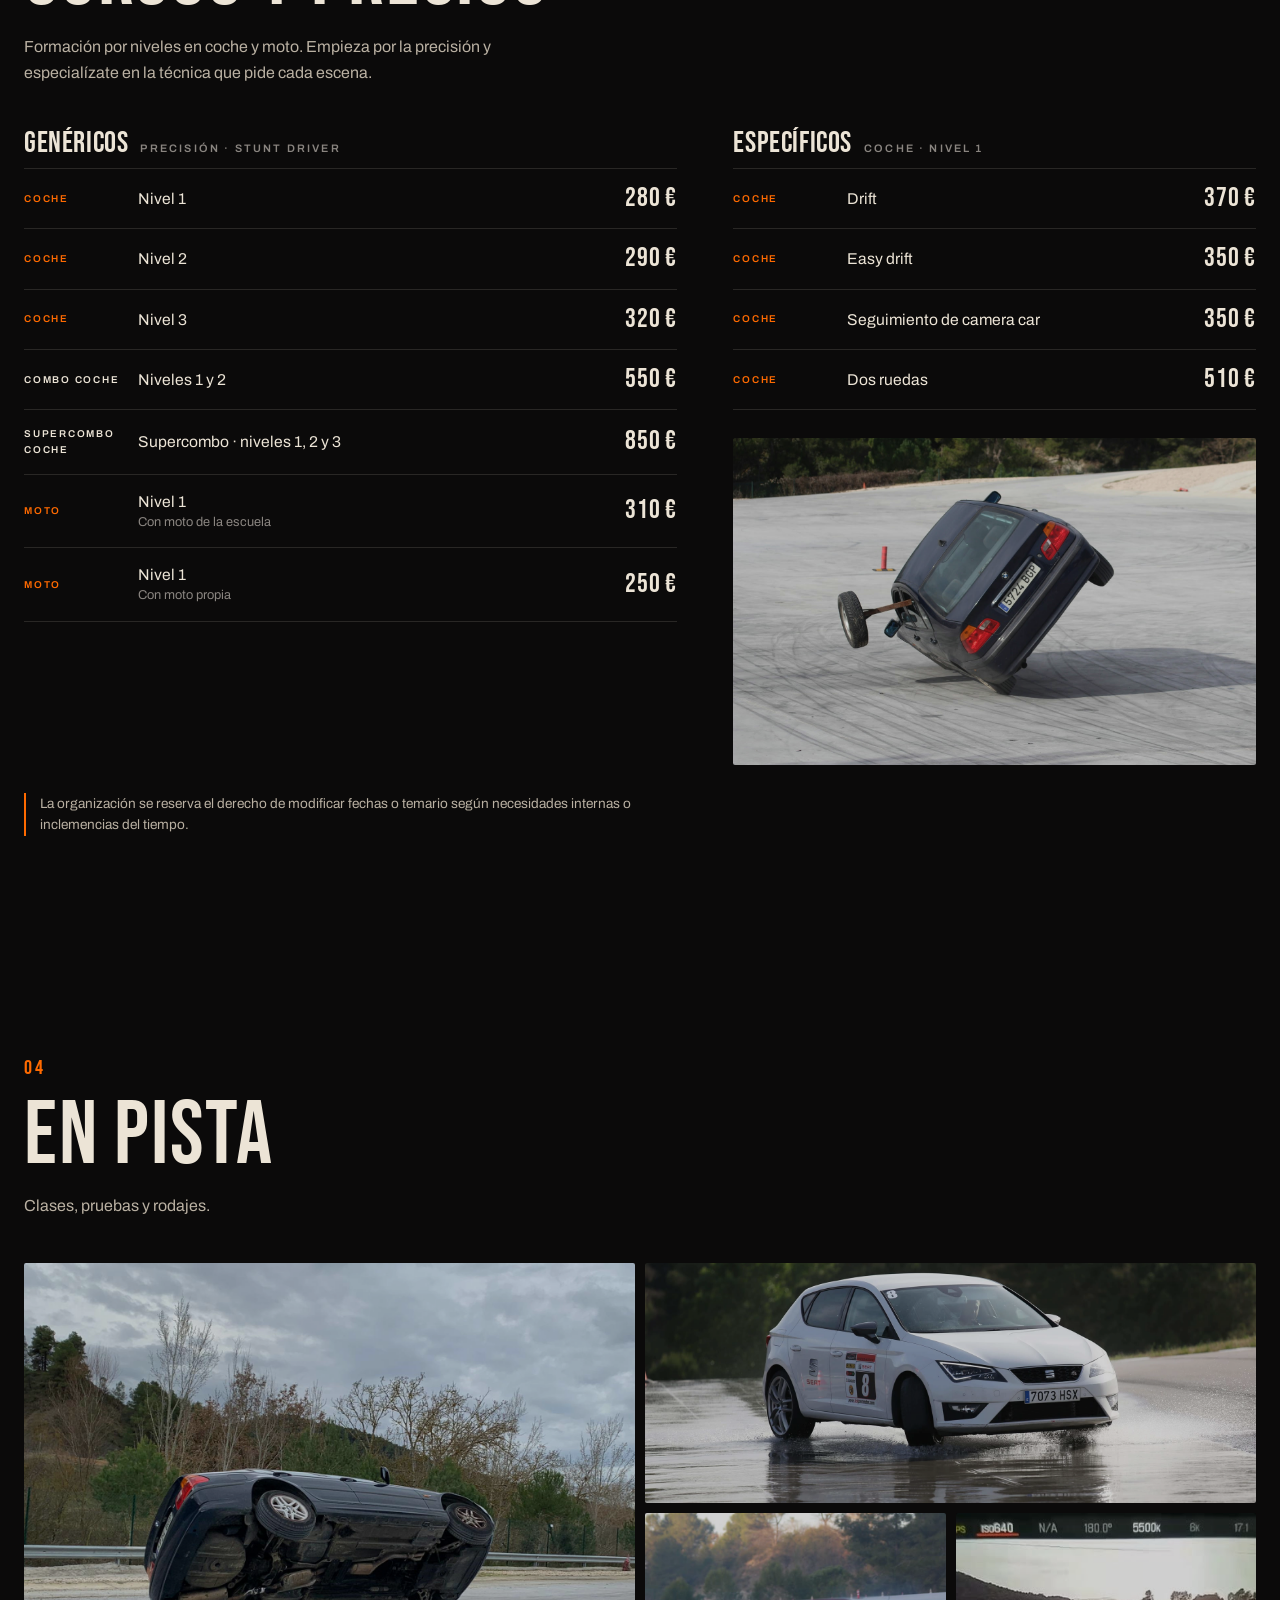
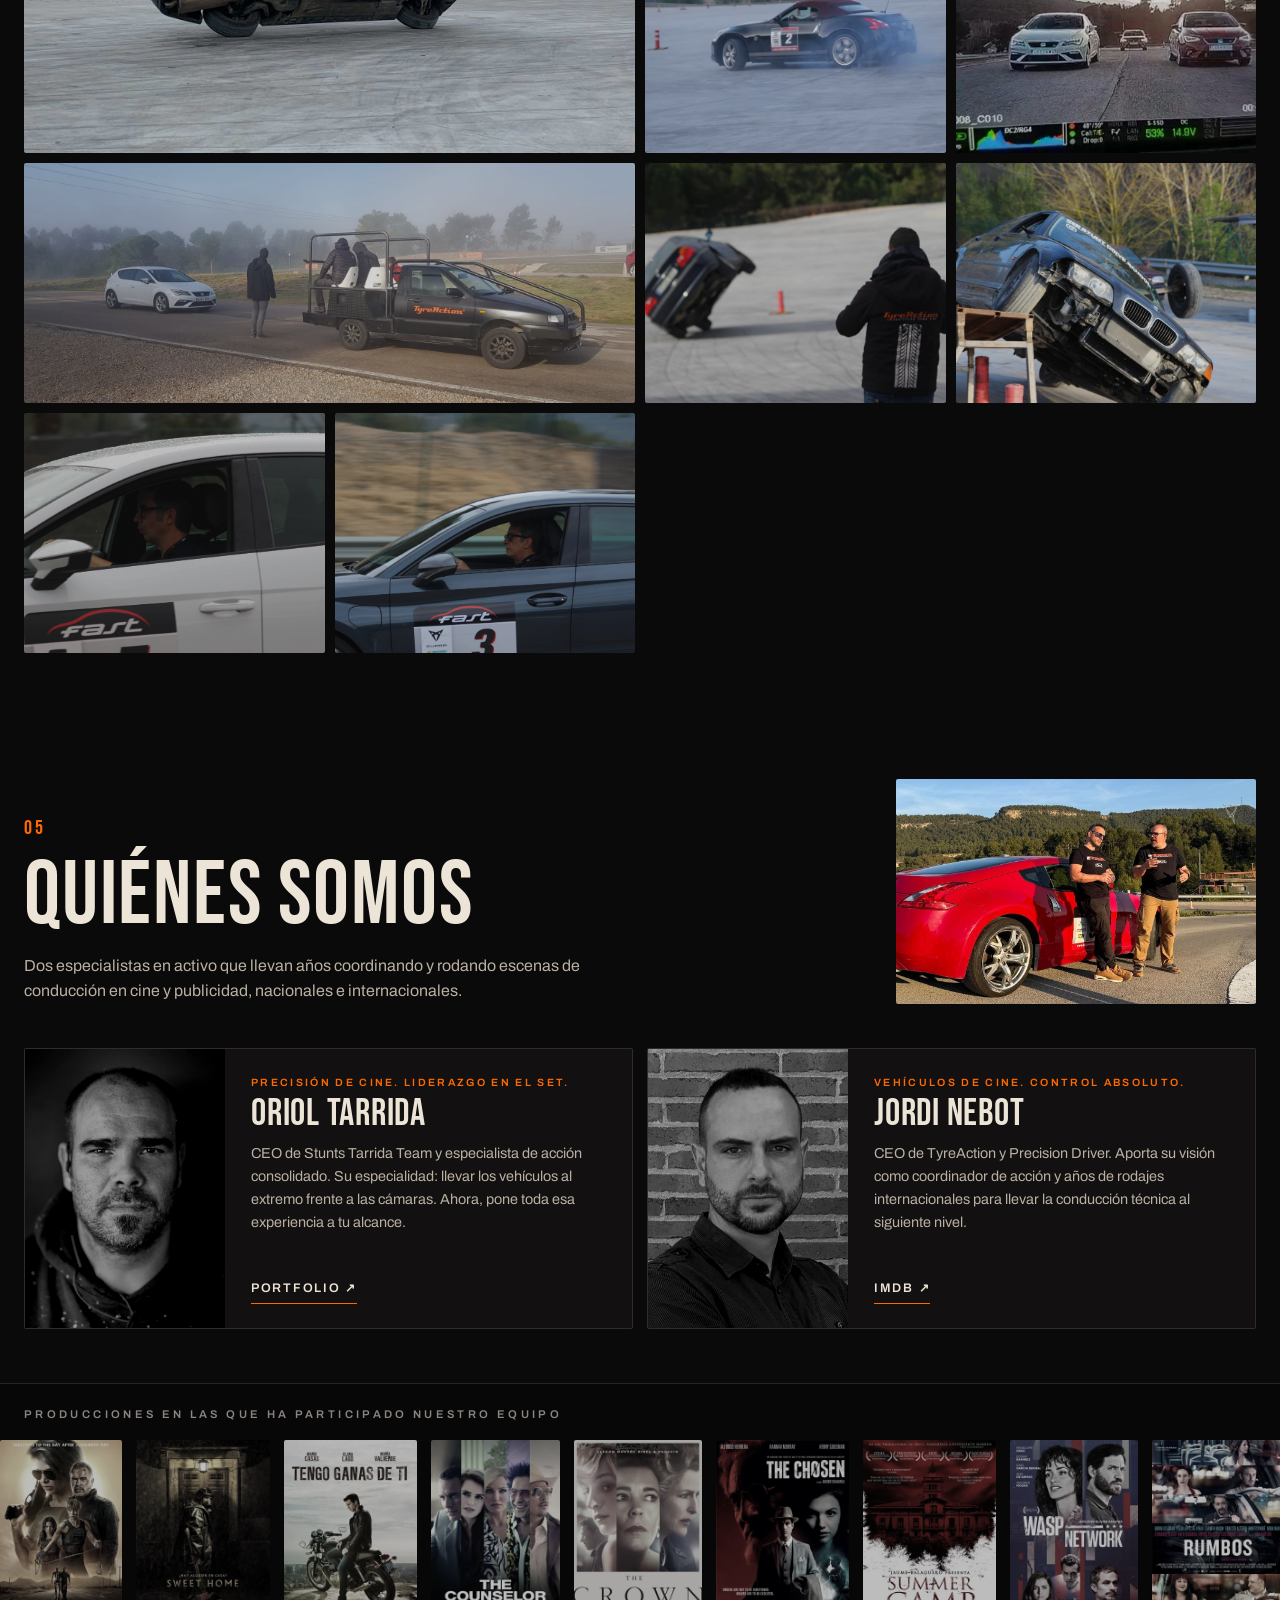
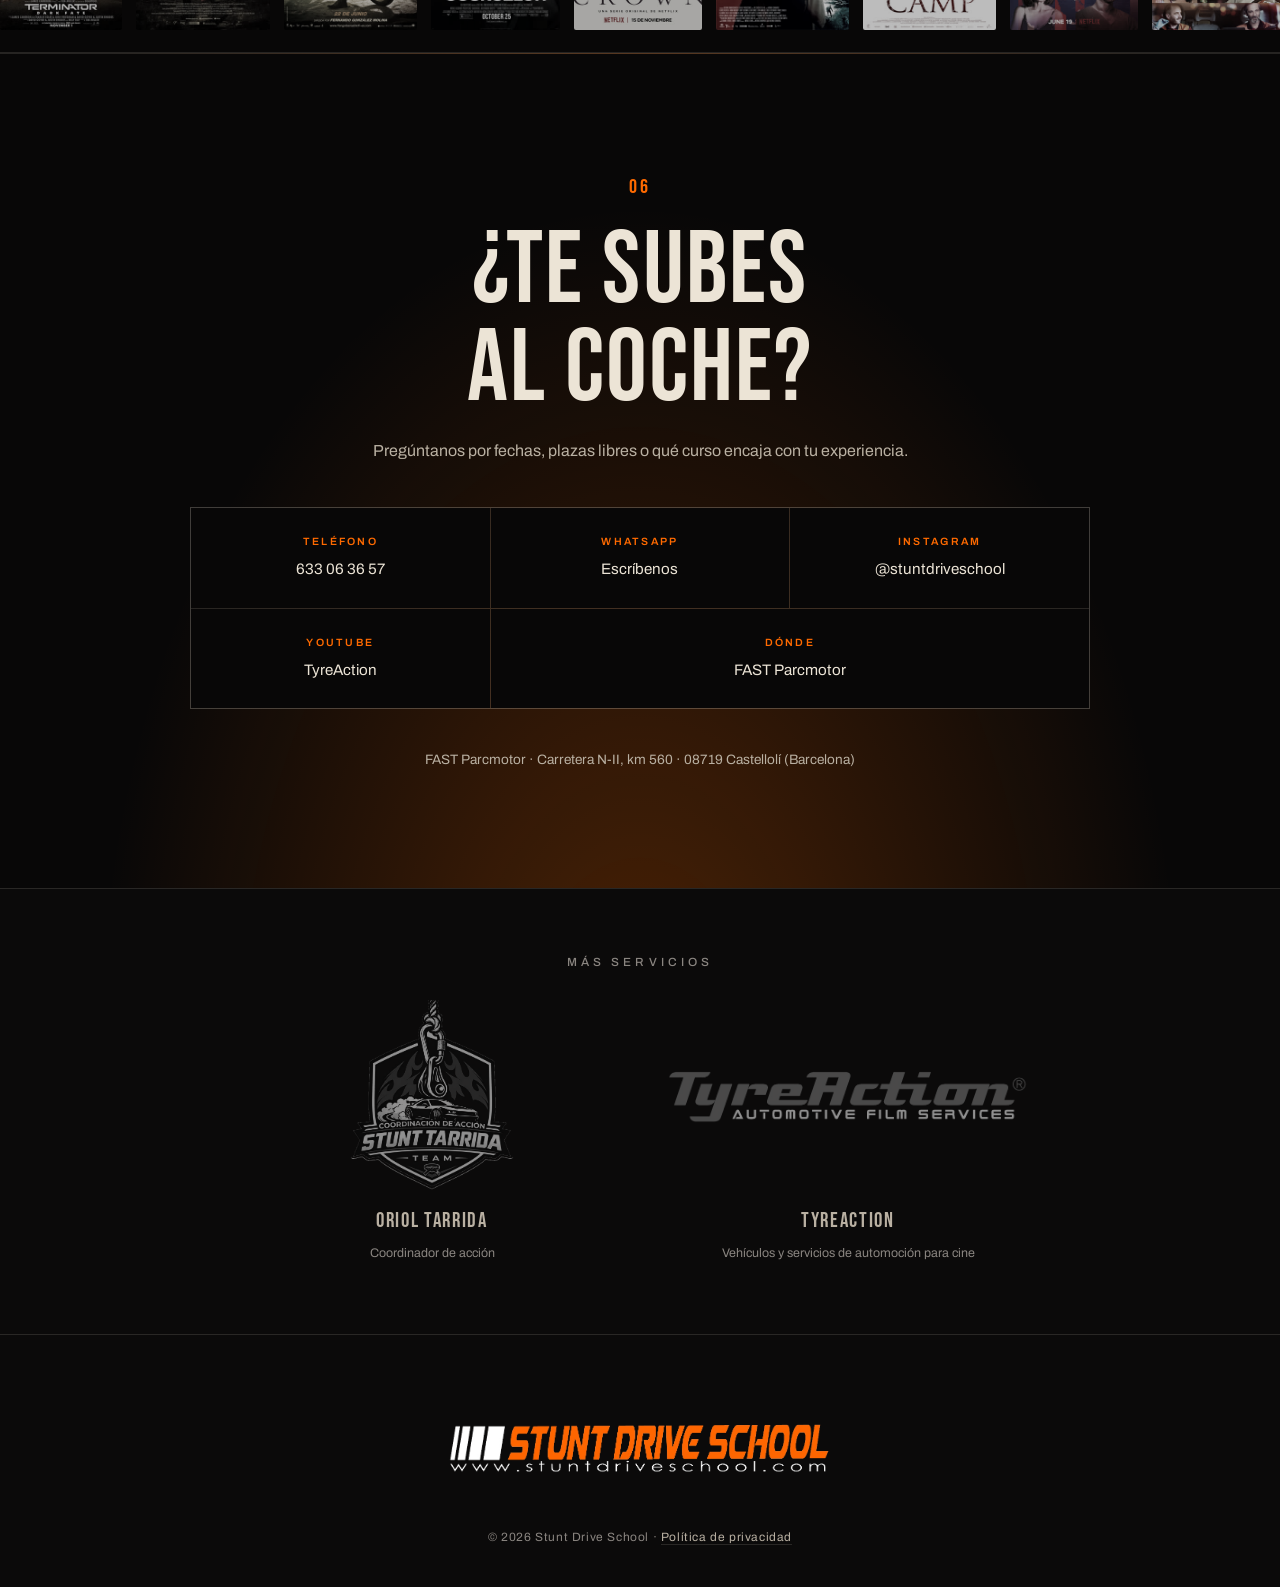
==== commit 7c573850: "Cursos: el Supercombo pasa a «Supercombo coche»; columna de tipo más ancha Co-Authored-By: Claude Op" ====
--- a/index.html
+++ b/index.html
@@ -17,7 +17,7 @@
 <link rel="preconnect" href="https://fonts.gstatic.com" crossorigin>
 <link href="https://fonts.googleapis.com/css2?family=Bebas+Neue&family=Archivo:wght@400;500;600&display=swap" rel="stylesheet">
 <link rel="preload" as="image" href="assets/img/hero-fuego.jpg" fetchpriority="high">
-<link rel="stylesheet" href="css/style.css?v=23">
+<link rel="stylesheet" href="css/style.css?v=24">
 </head>
 <body>
 
@@ -202,7 +202,7 @@
           <li><span class="pl-tag">Coche</span><span class="pl-name">Nivel 2</span><span class="pl-price">290 €</span></li>
           <li><span class="pl-tag">Coche</span><span class="pl-name">Nivel 3</span><span class="pl-price">320 €</span></li>
           <li class="pl-combo"><span class="pl-tag">Combo coche</span><span class="pl-name">Niveles 1 y 2</span><span class="pl-price">550 €</span></li>
-          <li class="pl-combo"><span class="pl-tag">Combo coche</span><span class="pl-name">Supercombo · niveles 1, 2 y 3</span><span class="pl-price">850 €</span></li>
+          <li class="pl-combo"><span class="pl-tag">Supercombo coche</span><span class="pl-name">Supercombo · niveles 1, 2 y 3</span><span class="pl-price">850 €</span></li>
           <li><span class="pl-tag">Moto</span><span class="pl-name">Nivel 1 <span>Con moto de la escuela</span></span><span class="pl-price">310 €</span></li>
           <li><span class="pl-tag">Moto</span><span class="pl-name">Nivel 1 <span>Con moto propia</span></span><span class="pl-price">250 €</span></li>
         </ul>
--- a/css/style.css
+++ b/css/style.css
@@ -398,7 +398,7 @@
 
 /* Lista de precios: columnas fijas y todo centrado en vertical */
 .price-list li{align-items:center;}
-.pl-tag{flex:0 0 72px;min-width:0;}
+.pl-tag{flex:0 0 100px;min-width:0;}
 .pl-name{line-height:1.35;}
 .pl-name span{margin-top:2px;}
 .pl-price{line-height:1;}
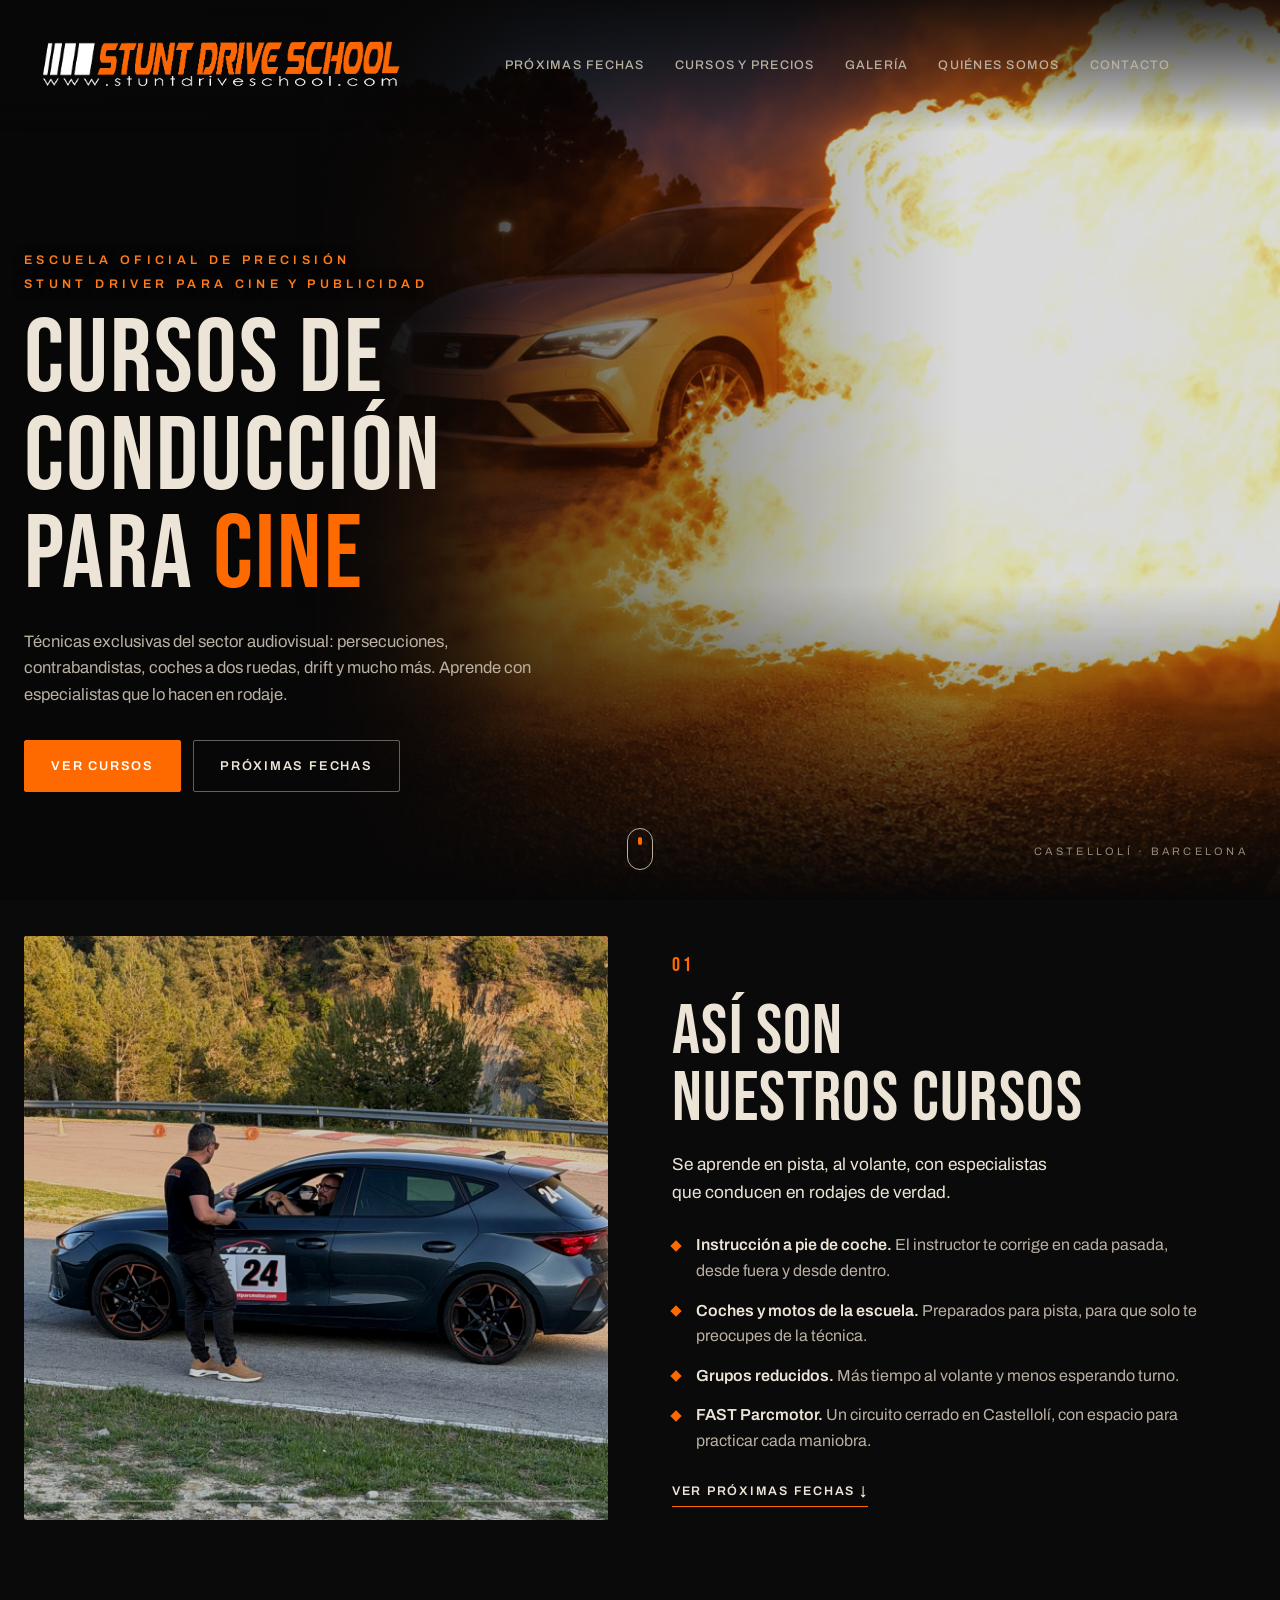
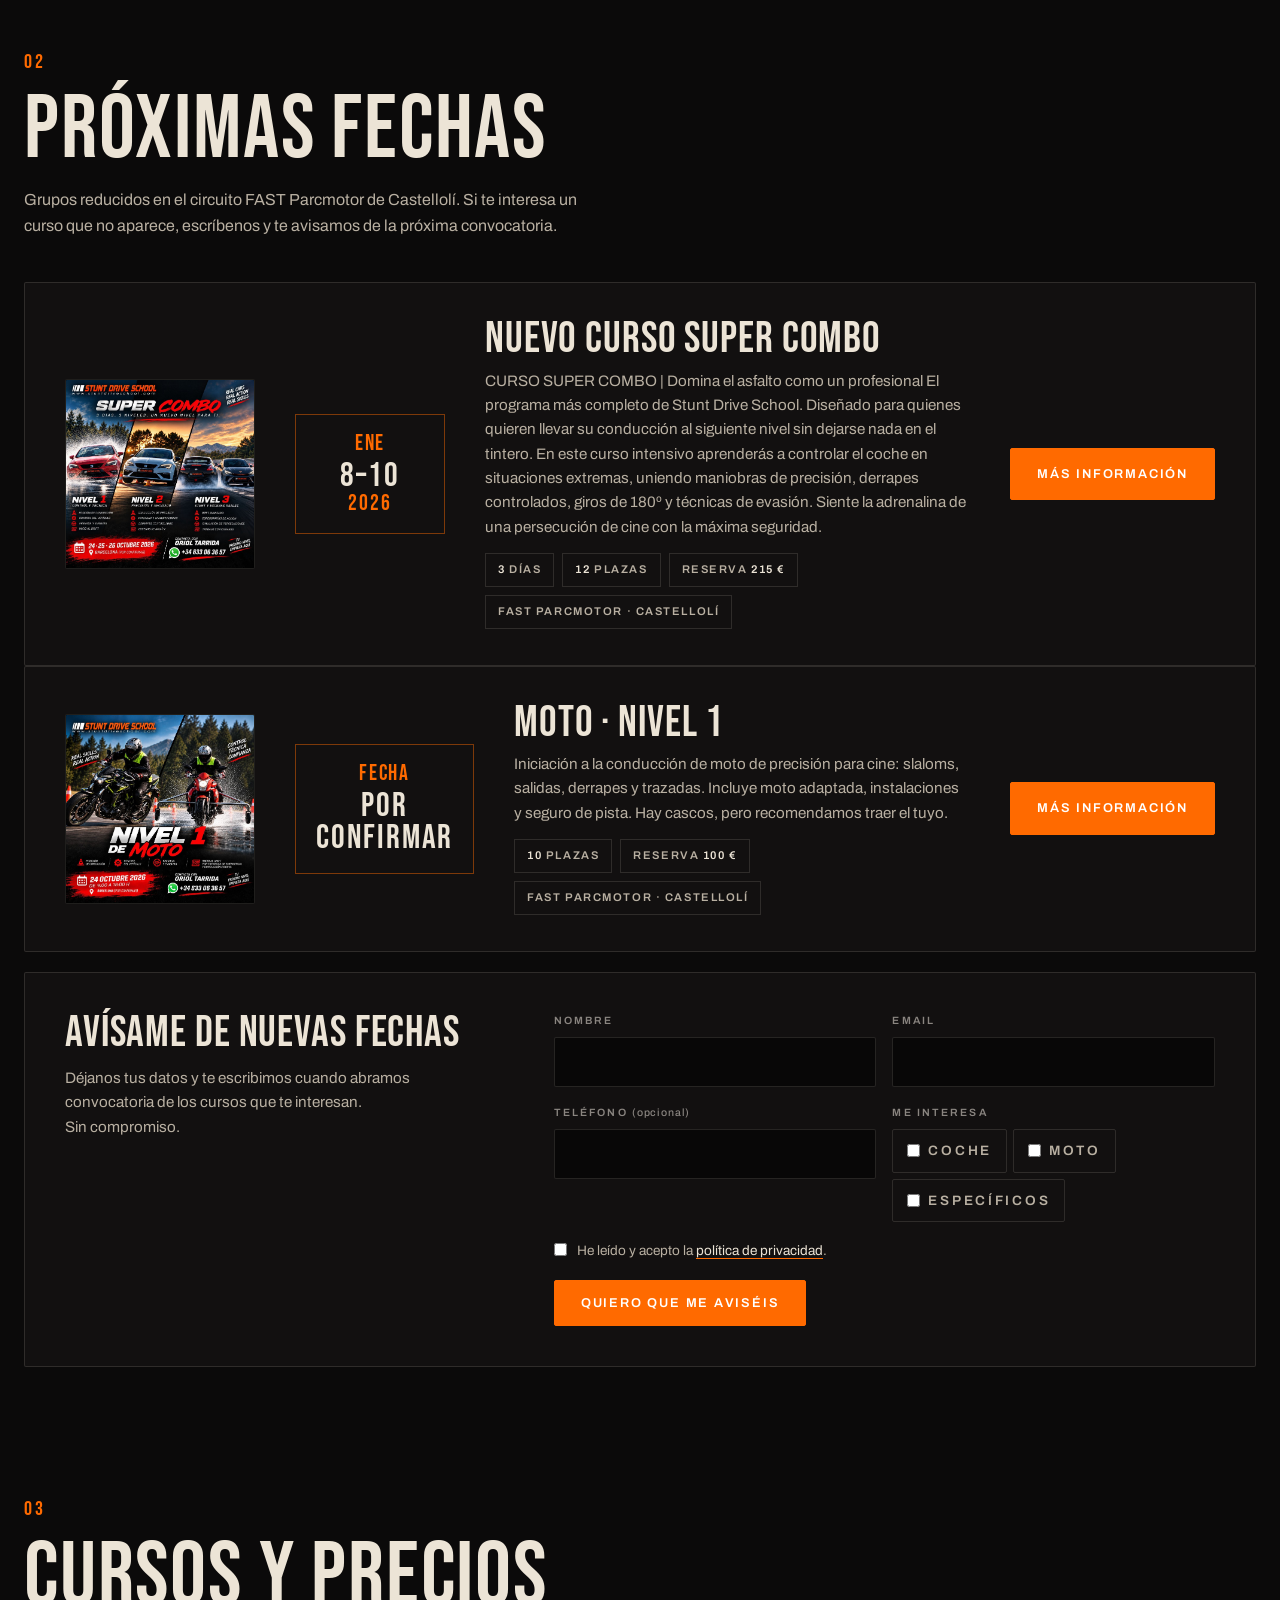
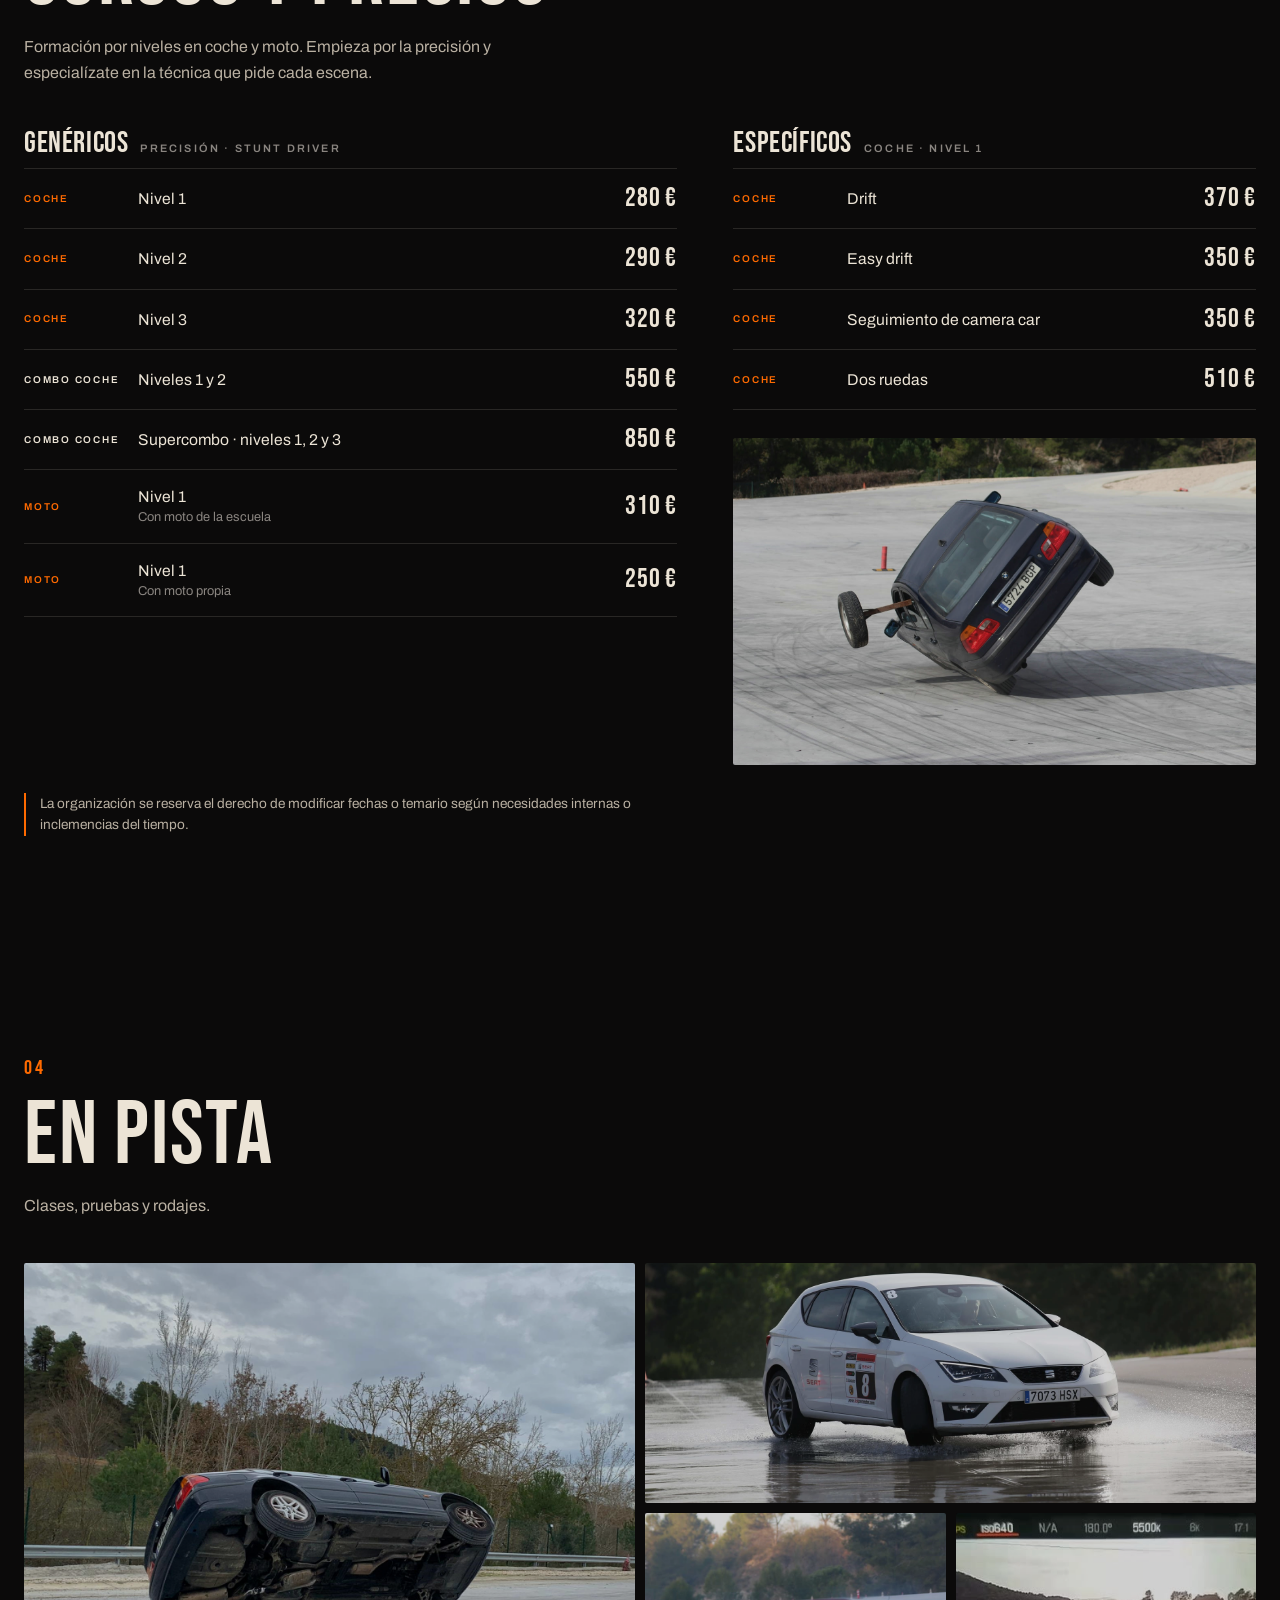
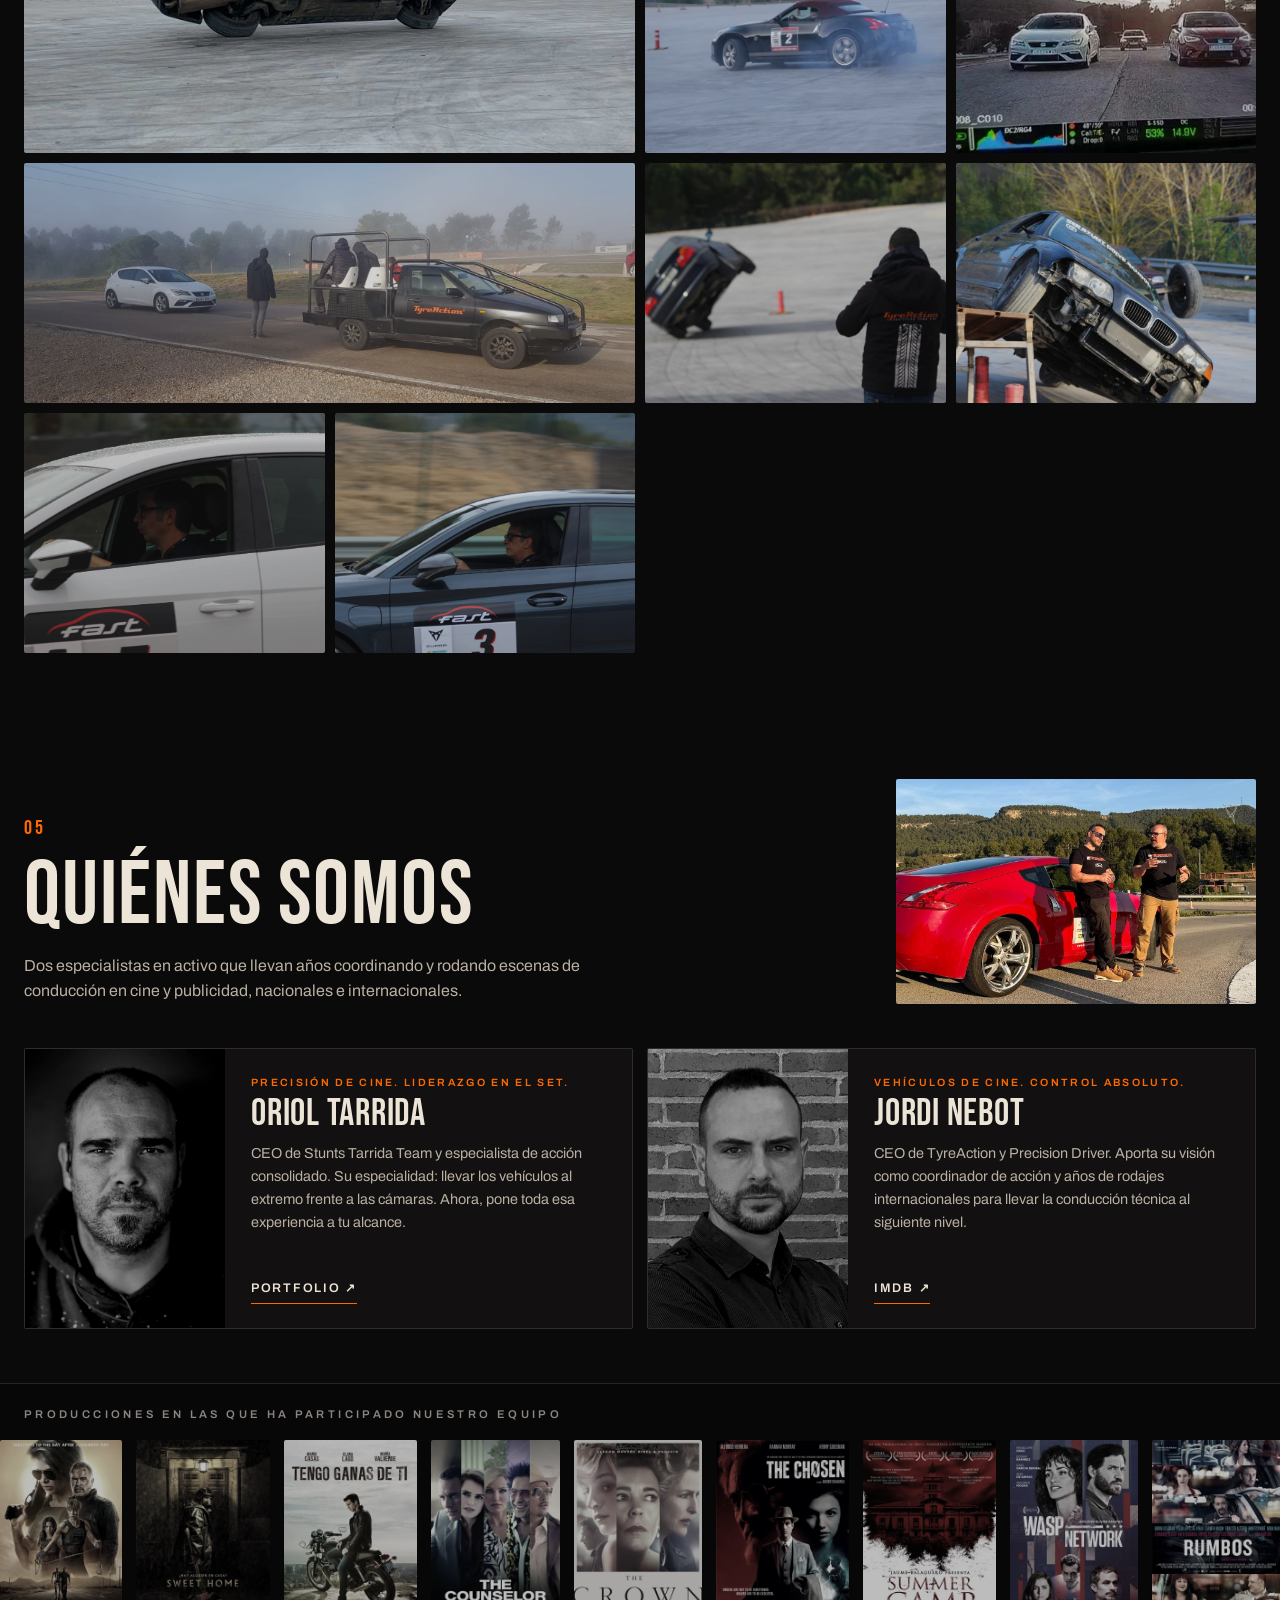
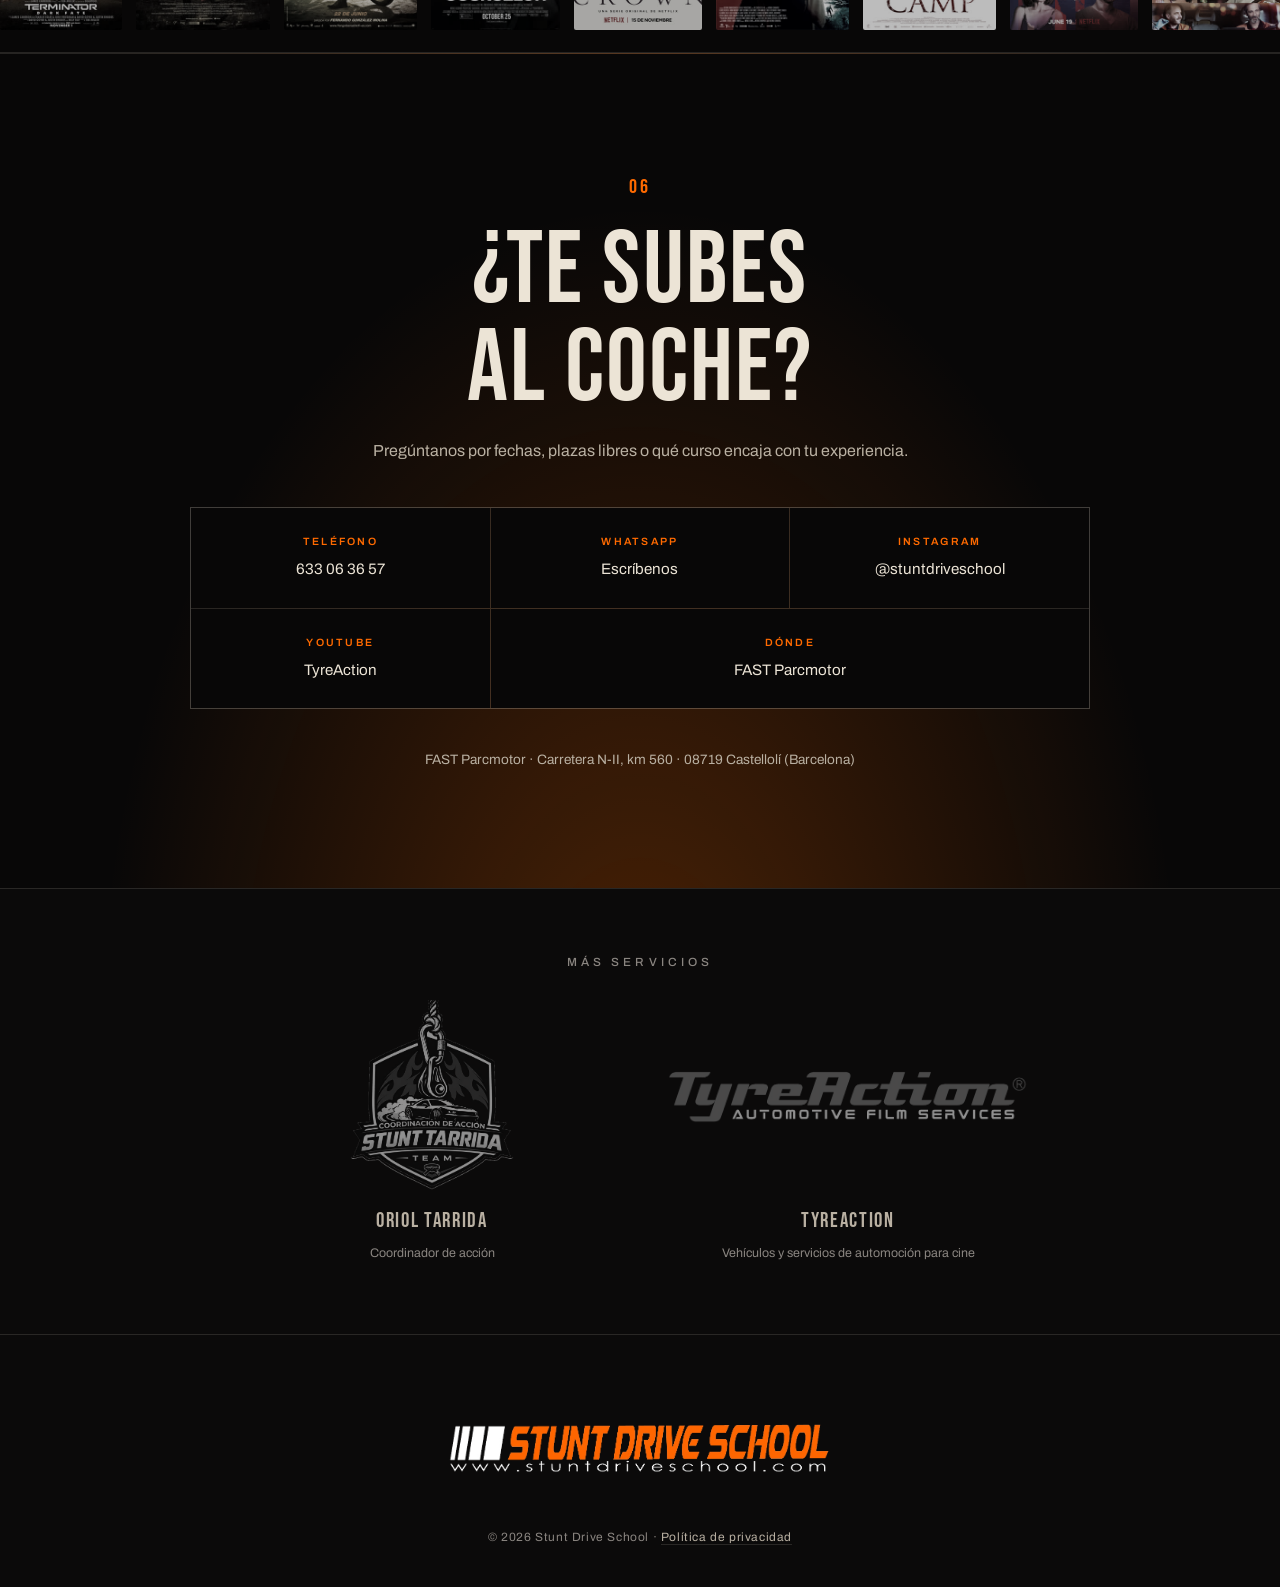
==== commit 959fdfa1: "Panel: cursos, fechas" ====
--- a/index.html
+++ b/index.html
@@ -202,7 +202,7 @@
           <li><span class="pl-tag">Coche</span><span class="pl-name">Nivel 2</span><span class="pl-price">290 €</span></li>
           <li><span class="pl-tag">Coche</span><span class="pl-name">Nivel 3</span><span class="pl-price">320 €</span></li>
           <li class="pl-combo"><span class="pl-tag">Combo coche</span><span class="pl-name">Niveles 1 y 2</span><span class="pl-price">550 €</span></li>
-          <li class="pl-combo"><span class="pl-tag">Supercombo coche</span><span class="pl-name">Supercombo · niveles 1, 2 y 3</span><span class="pl-price">850 €</span></li>
+          <li class="pl-combo"><span class="pl-tag">Combo coche</span><span class="pl-name">Supercombo · niveles 1, 2 y 3</span><span class="pl-price">850 €</span></li>
           <li><span class="pl-tag">Moto</span><span class="pl-name">Nivel 1 <span>Con moto de la escuela</span></span><span class="pl-price">310 €</span></li>
           <li><span class="pl-tag">Moto</span><span class="pl-name">Nivel 1 <span>Con moto propia</span></span><span class="pl-price">250 €</span></li>
         </ul>
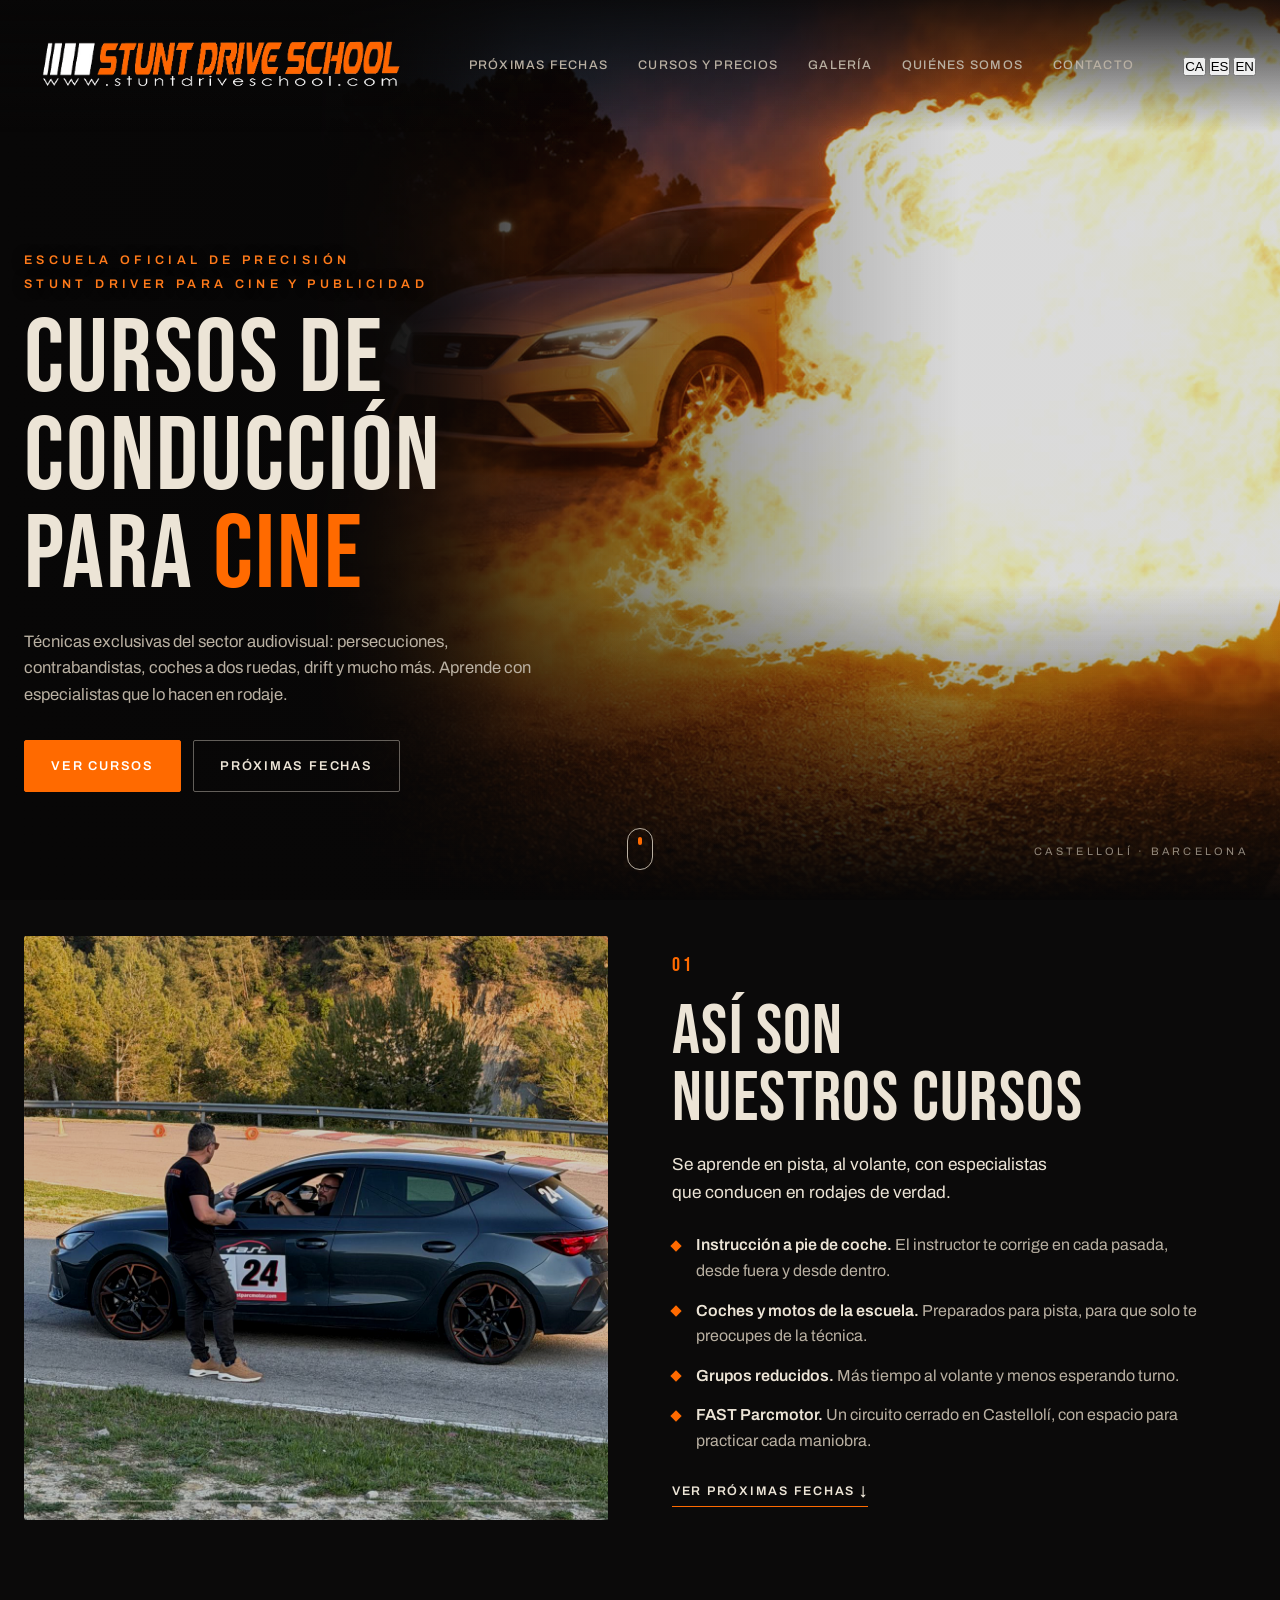
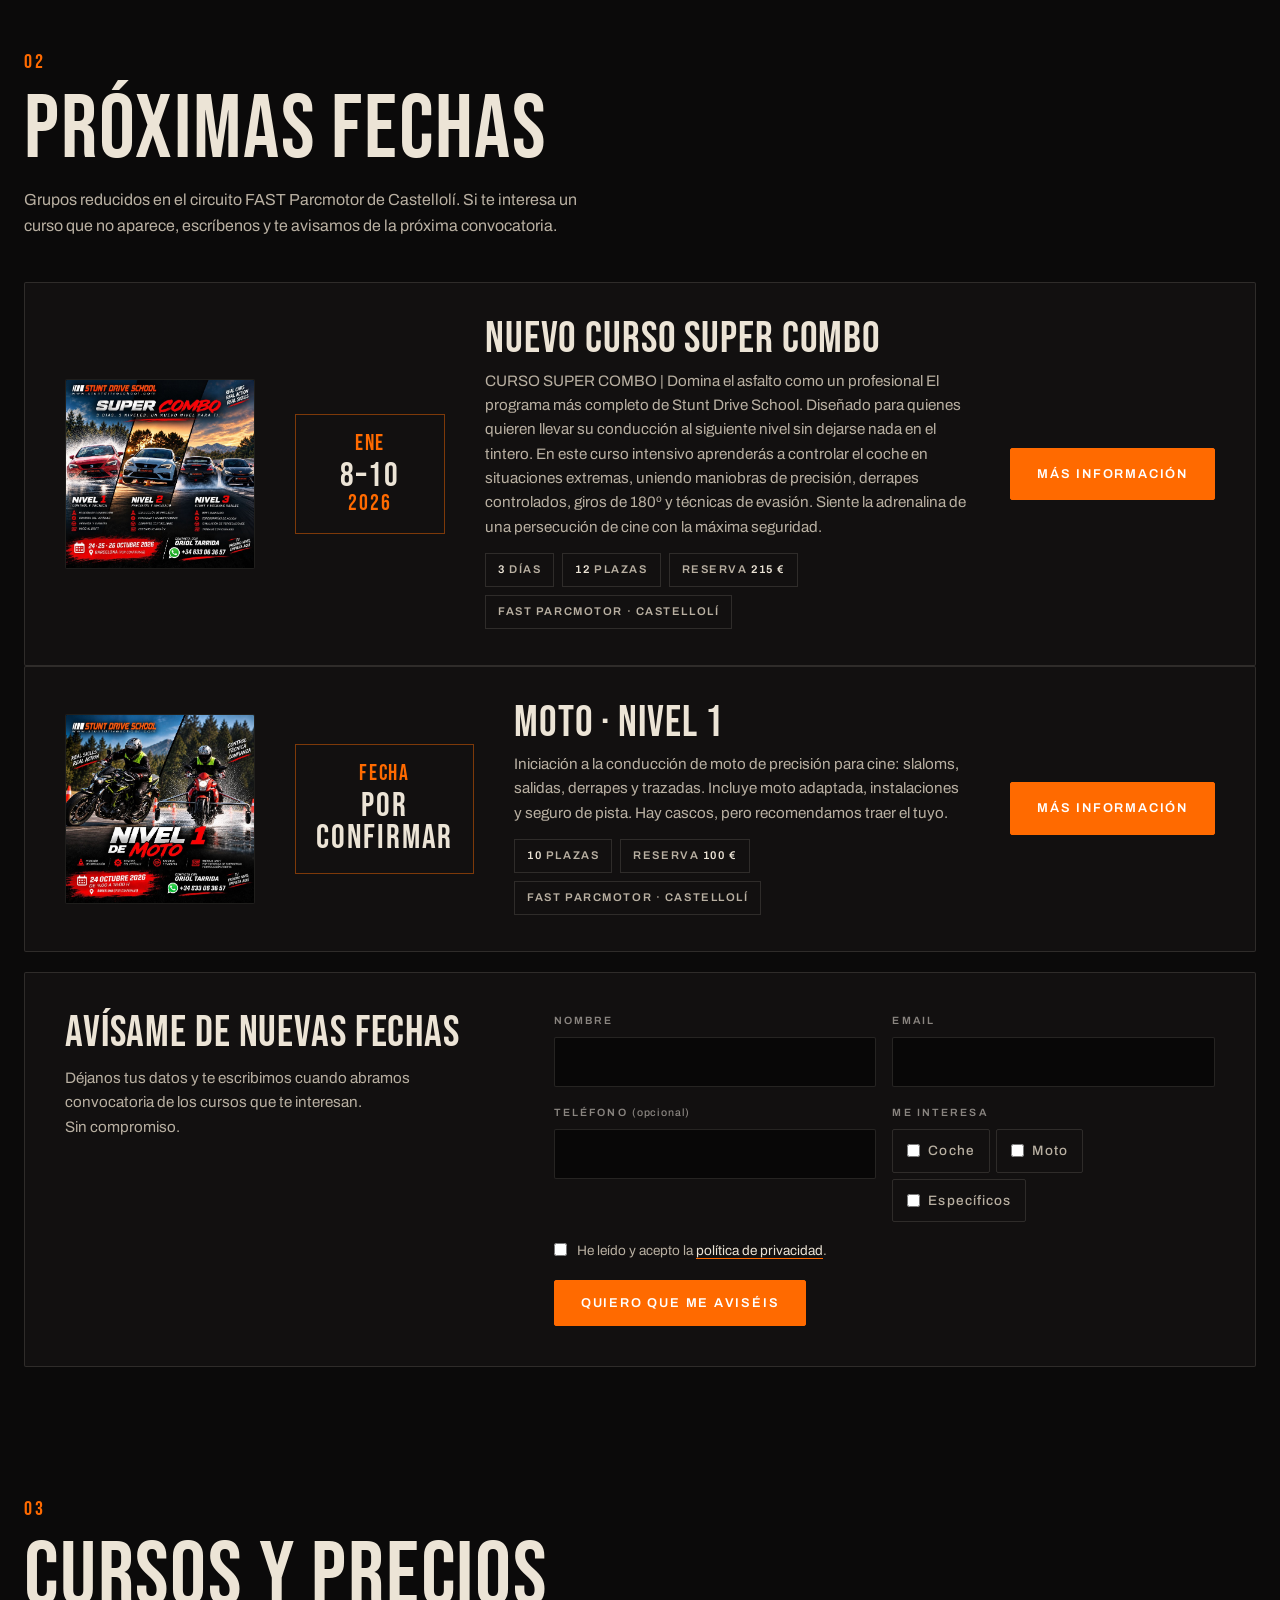
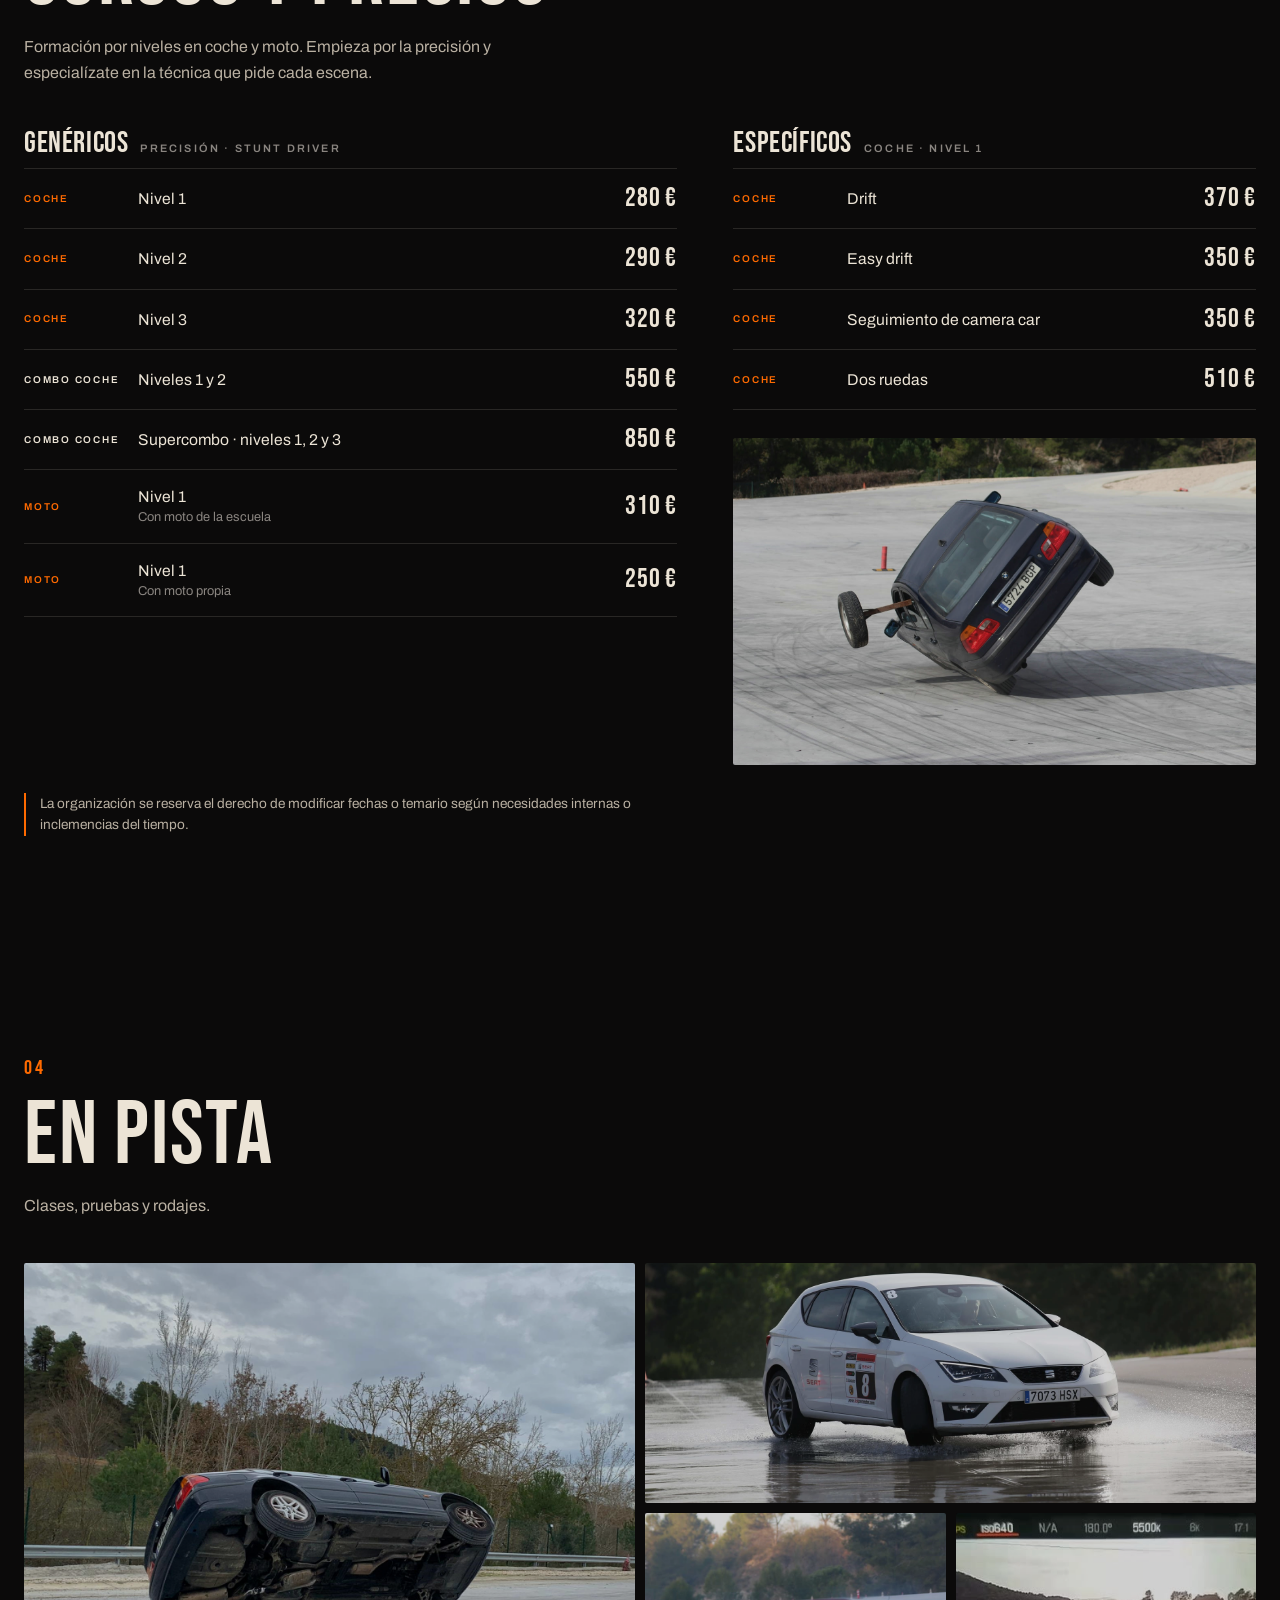
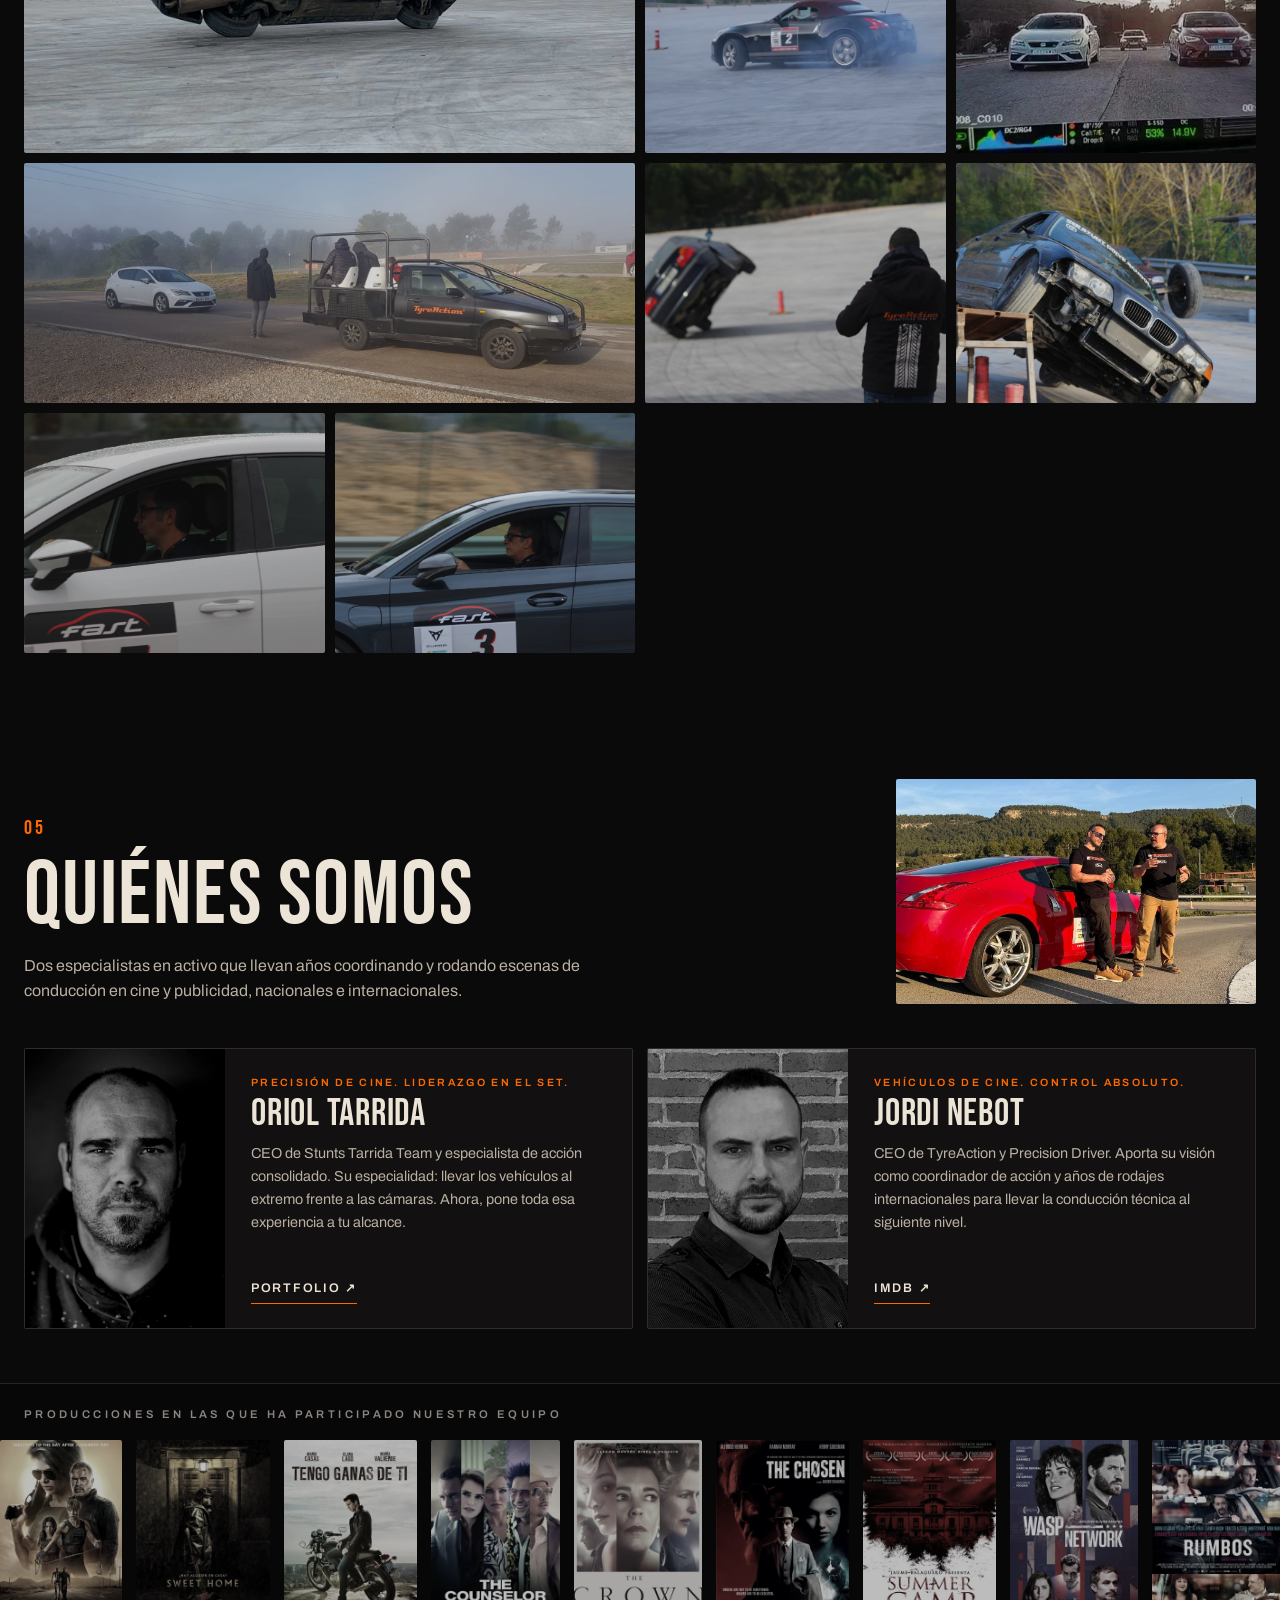
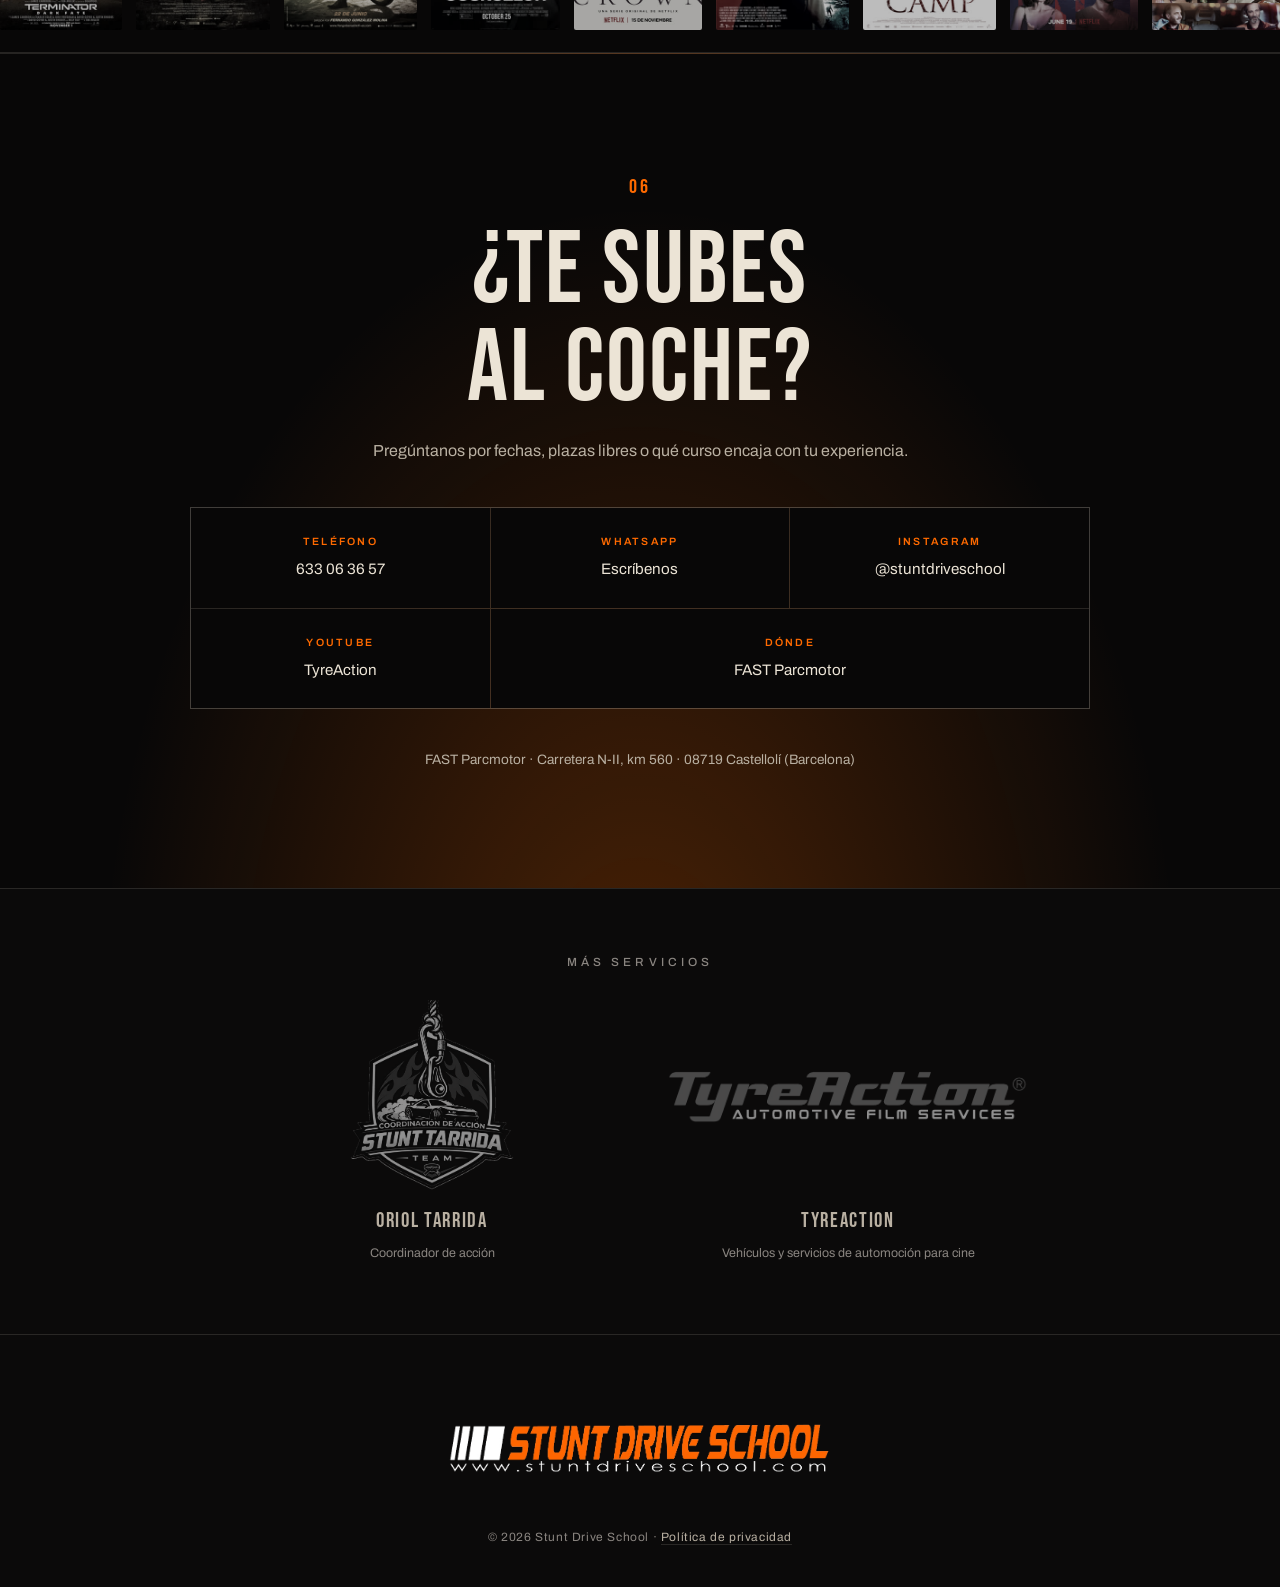
==== commit ade4816f: "Idiomas: selector y data-i18n en portada y privacidad Las páginas de curso solo cambian la versión d" ====
--- a/index.html
+++ b/index.html
@@ -3,8 +3,8 @@
 <head>
 <meta charset="UTF-8">
 <meta name="viewport" content="width=device-width, initial-scale=1.0">
-<title>Stunt Drive School — Escuela de conducción para especialistas de cine</title>
-<meta name="description" content="Escuela oficial de conducción de precisión para especialistas de cine y publicidad: persecuciones, drift, coches a dos ruedas, seguimiento con camera car y moto. Cursos en Castellolí (Barcelona).">
+<title data-i18n="inicio.meta.titulo">Stunt Drive School — Escuela de conducción para especialistas de cine</title>
+<meta name="description" data-i18n-attr="content:inicio.meta.descripcion" content="Escuela oficial de conducción de precisión para especialistas de cine y publicidad: persecuciones, drift, coches a dos ruedas, seguimiento con camera car y moto. Cursos en Castellolí (Barcelona).">
 <meta name="theme-color" content="#0b0a0a">
 <link rel="icon" type="image/png" href="assets/brand/stuntdriveschool-logo.png">
 
@@ -17,7 +17,8 @@
 <link rel="preconnect" href="https://fonts.gstatic.com" crossorigin>
 <link href="https://fonts.googleapis.com/css2?family=Bebas+Neue&family=Archivo:wght@400;500;600&display=swap" rel="stylesheet">
 <link rel="preload" as="image" href="assets/img/hero-fuego.jpg" fetchpriority="high">
-<link rel="stylesheet" href="css/style.css?v=24">
+<link rel="stylesheet" href="css/style.css?v=25">
+<script src="js/i18n.js?v=7"></script>
 </head>
 <body>
 
@@ -25,21 +26,26 @@
 
 <header class="site-header" id="siteHeader">
   <div class="header-inner">
-    <a href="#top" class="logo-link" aria-label="Stunt Drive School — inicio">
+    <a href="#top" class="logo-link" aria-label="Stunt Drive School — inicio" data-i18n-attr="aria-label:comun.inicioAria">
       <img src="assets/brand/stuntdriveschool-logo.png" width="1063" height="301" alt="Stunt Drive School" class="logo-img">
     </a>
 
     <nav class="main-nav" id="mainNav">
-      <a href="#fechas">Próximas fechas</a>
-      <a href="#cursos">Cursos y precios</a>
-      <a href="#galeria">Galería</a>
-      <a href="#equipo">Quiénes somos</a>
-      <a href="#contacto">Contacto</a>
+      <a href="#fechas" data-i18n="comun.nav.fechas">Próximas fechas</a>
+      <a href="#cursos" data-i18n="comun.nav.cursos">Cursos y precios</a>
+      <a href="#galeria" data-i18n="comun.nav.galeria">Galería</a>
+      <a href="#equipo" data-i18n="comun.nav.equipo">Quiénes somos</a>
+      <a href="#contacto" data-i18n="comun.nav.contacto">Contacto</a>
     </nav>
 
     <div class="header-actions">
-      <a href="#contacto" class="btn btn-small">Reservar plaza</a>
-      <button class="nav-toggle" id="navToggle" aria-label="Menú" aria-expanded="false">
+      <div class="lang-switch" role="group" aria-label="Idioma" data-i18n-attr="aria-label:comun.idioma">
+        <button type="button" data-lang="ca" lang="ca" title="Català">CA</button>
+        <button type="button" data-lang="es" lang="es" title="Castellano" aria-pressed="true">ES</button>
+        <button type="button" data-lang="en" lang="en" title="English">EN</button>
+      </div>
+      <a href="#contacto" class="btn btn-small" data-i18n="comun.reservarPlaza">Reservar plaza</a>
+      <button class="nav-toggle" id="navToggle" aria-label="Menú" data-i18n-attr="aria-label:comun.menu" aria-expanded="false">
         <span></span><span></span><span></span>
       </button>
     </div>
@@ -51,27 +57,27 @@
   <!-- ===== HERO ===== -->
   <section class="hero" id="top">
     <div class="hero-photo" id="heroPhoto">
-      <img src="assets/img/hero-fuego.jpg" alt="Coche blanco atravesando una gran llamarada de fuego en pista" fetchpriority="high">
+      <img src="assets/img/hero-fuego.jpg" alt="Coche blanco atravesando una gran llamarada de fuego en pista" data-i18n-attr="alt:inicio.hero.alt" fetchpriority="high">
     </div>
     <div class="hero-scrim"></div>
     <div class="hero-content" id="heroContent">
-      <p class="eyebrow"><span>Escuela oficial de precisión</span><span>Stunt driver para cine y publicidad</span></p>
-      <h1 class="hero-title">Cursos de<br>conducción<br>para <em>cine</em></h1>
-      <p class="hero-sub">Técnicas exclusivas del sector audiovisual: persecuciones, contrabandistas, coches a dos ruedas, drift y mucho más. Aprende con especialistas que lo hacen en rodaje.</p>
+      <p class="eyebrow"><span data-i18n="inicio.hero.eyebrow1">Escuela oficial de precisión</span><span data-i18n="inicio.hero.eyebrow2">Stunt driver para cine y publicidad</span></p>
+      <h1 class="hero-title" data-i18n-html="inicio.hero.titulo">Cursos de<br>conducción<br>para <em>cine</em></h1>
+      <p class="hero-sub" data-i18n="inicio.hero.sub">Técnicas exclusivas del sector audiovisual: persecuciones, contrabandistas, coches a dos ruedas, drift y mucho más. Aprende con especialistas que lo hacen en rodaje.</p>
       <div class="hero-ctas">
-        <a href="#cursos" class="btn">Ver cursos</a>
-        <a href="#fechas" class="btn btn-ghost">Próximas fechas</a>
+        <a href="#cursos" class="btn" data-i18n="inicio.hero.verCursos">Ver cursos</a>
+        <a href="#fechas" class="btn btn-ghost" data-i18n="comun.nav.fechas">Próximas fechas</a>
       </div>
     </div>
     <p class="hero-motto">Castellolí · Barcelona</p>
-    <a href="#experiencia" class="scroll-cue" aria-label="Bajar"><span></span></a>
+    <a href="#experiencia" class="scroll-cue" aria-label="Bajar" data-i18n-attr="aria-label:inicio.hero.bajar"><span></span></a>
   </section>
 
   <!-- ===== ASÍ SON NUESTROS CURSOS ===== -->
   <section class="section curso-vivo" id="experiencia">
     <div class="vivo-grid">
       <div class="vivo-media reveal">
-        <div class="slideshow" id="cursoSlideshow" aria-roledescription="carrusel" aria-label="Fotos de los cursos">
+        <div class="slideshow" id="cursoSlideshow" aria-roledescription="carrusel" aria-label="Fotos de los cursos" data-i18n-attr="aria-roledescription:inicio.experiencia.carrusel;aria-label:inicio.experiencia.carruselAria">
         <!-- contenido:carrusel -->
         <img class="slide active" src="assets/img/carrusel/clase-cupra.jpg" alt="Instructor dando indicaciones a un alumno al volante en la pista">
         <img class="slide" src="assets/img/carrusel/clase-moto.jpg" alt="Dos alumnos en moto preparados para empezar un ejercicio" loading="lazy">
@@ -79,21 +85,21 @@
         <img class="slide" src="assets/img/carrusel/nissan-flota.jpg" alt="Nissan 370Z descapotable de la escuela en el circuito" loading="lazy">
         <!-- /contenido:carrusel -->
           <div class="slide-progress" aria-hidden="true"></div>
-          <button type="button" class="slide-arrow prev" aria-label="Foto anterior">&#10094;</button>
-          <button type="button" class="slide-arrow next" aria-label="Foto siguiente">&#10095;</button>
+          <button type="button" class="slide-arrow prev" aria-label="Foto anterior" data-i18n-attr="aria-label:inicio.experiencia.fotoAnterior">&#10094;</button>
+          <button type="button" class="slide-arrow next" aria-label="Foto siguiente" data-i18n-attr="aria-label:inicio.experiencia.fotoSiguiente">&#10095;</button>
         </div>
       </div>
       <div class="vivo-text reveal">
         <span class="sec-index">01</span>
-        <h2>Así son nuestros cursos</h2>
-        <p class="lead">Se aprende en pista, al volante, con especialistas que conducen en rodajes de verdad.</p>
+        <h2 data-i18n="inicio.experiencia.titulo">Así son nuestros cursos</h2>
+        <p class="lead" data-i18n="inicio.experiencia.lead">Se aprende en pista, al volante, con especialistas que conducen en rodajes de verdad.</p>
         <ul class="features">
-          <li><strong>Instrucción a pie de coche.</strong> El instructor te corrige en cada pasada, desde fuera y desde dentro.</li>
-          <li><strong>Coches y motos de la escuela.</strong> Preparados para pista, para que solo te preocupes de la técnica.</li>
-          <li><strong>Grupos reducidos.</strong> Más tiempo al volante y menos esperando turno.</li>
-          <li><strong>FAST Parcmotor.</strong> Un circuito cerrado en Castellolí, con espacio para practicar cada maniobra.</li>
+          <li data-i18n-html="inicio.experiencia.f1"><strong>Instrucción a pie de coche.</strong> El instructor te corrige en cada pasada, desde fuera y desde dentro.</li>
+          <li data-i18n-html="inicio.experiencia.f2"><strong>Coches y motos de la escuela.</strong> Preparados para pista, para que solo te preocupes de la técnica.</li>
+          <li data-i18n-html="inicio.experiencia.f3"><strong>Grupos reducidos.</strong> Más tiempo al volante y menos esperando turno.</li>
+          <li data-i18n-html="inicio.experiencia.f4"><strong>FAST Parcmotor.</strong> Un circuito cerrado en Castellolí, con espacio para practicar cada maniobra.</li>
         </ul>
-        <div class="text-links"><a href="#fechas">Ver próximas fechas ↓</a></div>
+        <div class="text-links"><a href="#fechas" data-i18n="inicio.experiencia.verFechas">Ver próximas fechas ↓</a></div>
       </div>
     </div>
   </section>
@@ -102,8 +108,8 @@
   <section class="section section-tight" id="fechas">
     <div class="section-head reveal">
       <span class="sec-index">02</span>
-      <h2>Próximas fechas</h2>
-      <p>Grupos reducidos en el circuito FAST Parcmotor de Castellolí. Si te interesa un curso que no aparece, escríbenos y te avisamos de la próxima convocatoria.</p>
+      <h2 data-i18n="comun.nav.fechas">Próximas fechas</h2>
+      <p data-i18n="inicio.fechas.intro">Grupos reducidos en el circuito FAST Parcmotor de Castellolí. Si te interesa un curso que no aparece, escríbenos y te avisamos de la próxima convocatoria.</p>
     </div>
     <!-- contenido:fechas -->
     <article class="event event-con-foto reveal">
@@ -142,30 +148,30 @@
     <!-- Lista de interesados: los datos van al servicio del minipc (data-api) -->
     <div class="notify reveal" id="avisos">
       <div class="notify-text">
-        <h3>Avísame de nuevas fechas</h3>
-        <p>Déjanos tus datos y te escribimos cuando abramos convocatoria de los cursos que te interesan. Sin compromiso.</p>
+        <h3 data-i18n="inicio.avisos.titulo">Avísame de nuevas fechas</h3>
+        <p data-i18n="inicio.avisos.texto">Déjanos tus datos y te escribimos cuando abramos convocatoria de los cursos que te interesan. Sin compromiso.</p>
       </div>
       <form class="notify-form" id="avisosForm" novalidate
             data-api="https://stuntdriveschool-registro.tail077ef1.ts.net/interesados"
             data-sitekey="0x4AAAAAAFyx1kmdXgqo5bX-">
         <div class="field">
-          <label for="avNombre">Nombre</label>
+          <label for="avNombre" data-i18n="inicio.avisos.nombre">Nombre</label>
           <input id="avNombre" name="nombre" type="text" autocomplete="name" maxlength="80" required>
         </div>
         <div class="field">
-          <label for="avEmail">Email</label>
+          <label for="avEmail" data-i18n="inicio.avisos.email">Email</label>
           <input id="avEmail" name="email" type="email" autocomplete="email" maxlength="254" required>
         </div>
         <div class="field">
-          <label for="avTel">Teléfono <span>(opcional)</span></label>
+          <label for="avTel" data-i18n-html="inicio.avisos.telefono">Teléfono <span>(opcional)</span></label>
           <input id="avTel" name="telefono" type="tel" autocomplete="tel" maxlength="20" inputmode="tel">
         </div>
         <fieldset class="field">
-          <legend>Me interesa</legend>
+          <legend data-i18n="inicio.avisos.meInteresa">Me interesa</legend>
           <div class="chips">
-            <label class="chip"><input type="checkbox" name="intereses" value="coche"> Coche</label>
-            <label class="chip"><input type="checkbox" name="intereses" value="moto"> Moto</label>
-            <label class="chip"><input type="checkbox" name="intereses" value="especificos"> Específicos</label>
+            <label class="chip"><input type="checkbox" name="intereses" value="coche"> <span data-i18n="inicio.avisos.coche">Coche</span></label>
+            <label class="chip"><input type="checkbox" name="intereses" value="moto"> <span data-i18n="inicio.avisos.moto">Moto</span></label>
+            <label class="chip"><input type="checkbox" name="intereses" value="especificos"> <span data-i18n="inicio.avisos.especificos">Específicos</span></label>
           </div>
         </fieldset>
         <div class="hp" aria-hidden="true">
@@ -174,11 +180,11 @@
         </div>
         <label class="consent">
           <input type="checkbox" name="consentimiento" required>
-          <span>He leído y acepto la <a href="privacidad.html" target="_blank">política de privacidad</a>.</span>
+          <span data-i18n-html="inicio.avisos.consentimiento">He leído y acepto la <a href="privacidad.html" target="_blank">política de privacidad</a>.</span>
         </label>
         <div class="turnstile" id="avTurnstile"></div>
         <div class="notify-actions">
-          <button type="submit" class="btn">Quiero que me aviséis</button>
+          <button type="submit" class="btn" data-i18n="inicio.avisos.enviar">Quiero que me aviséis</button>
           <p class="notify-msg" id="avisosMsg" role="status" aria-live="polite"></p>
         </div>
       </form>
@@ -189,8 +195,8 @@
   <section class="section section-tight" id="cursos">
     <div class="section-head reveal">
       <span class="sec-index">03</span>
-      <h2>Cursos y precios</h2>
-      <p>Formación por niveles en coche y moto. Empieza por la precisión y especialízate en la técnica que pide cada escena.</p>
+      <h2 data-i18n="comun.nav.cursos">Cursos y precios</h2>
+      <p data-i18n="inicio.cursos.intro">Formación por niveles en coche y moto. Empieza por la precisión y especialízate en la técnica que pide cada escena.</p>
     </div>
 
     <!-- contenido:cursos -->
@@ -221,15 +227,15 @@
       </div>
     </div>
     <!-- /contenido:cursos -->
-    <p class="course-note reveal">La organización se reserva el derecho de modificar fechas o temario según necesidades internas o inclemencias del tiempo.</p>
+    <p class="course-note reveal" data-i18n="inicio.cursos.nota">La organización se reserva el derecho de modificar fechas o temario según necesidades internas o inclemencias del tiempo.</p>
   </section>
 
   <!-- ===== GALERÍA ===== -->
   <section class="section" id="galeria">
     <div class="section-head reveal">
       <span class="sec-index">04</span>
-      <h2>En pista</h2>
-      <p>Clases, pruebas y rodajes.</p>
+      <h2 data-i18n="inicio.galeria.titulo">En pista</h2>
+      <p data-i18n="inicio.galeria.intro">Clases, pruebas y rodajes.</p>
     </div>
     <div class="gallery">
       <!-- contenido:galeria -->
@@ -251,27 +257,27 @@
     <div class="equipo-head">
       <div class="section-head reveal">
         <span class="sec-index">05</span>
-        <h2>Quiénes somos</h2>
-        <p>Dos especialistas en activo que llevan años coordinando y rodando escenas de conducción en cine y publicidad, nacionales e internacionales.</p>
-      </div>
-      <figure class="team-photo reveal"><img src="assets/img/equipo.jpg?v=ede46cc6" alt="Oriol Tarrida y Jordi Nebot junto a un coche de la escuela en el circuito" loading="lazy"></figure>
+        <h2 data-i18n="comun.nav.equipo">Quiénes somos</h2>
+        <p data-i18n="inicio.equipo.intro">Dos especialistas en activo que llevan años coordinando y rodando escenas de conducción en cine y publicidad, nacionales e internacionales.</p>
+      </div>
+      <figure class="team-photo reveal"><img src="assets/img/equipo.jpg?v=ede46cc6" alt="Oriol Tarrida y Jordi Nebot junto a un coche de la escuela en el circuito" data-i18n-attr="alt:inicio.equipo.fotoAlt" loading="lazy"></figure>
     </div>
     <div class="team">
       <article class="member reveal">
-        <img src="assets/img/oriol.jpg" alt="Retrato de Oriol Tarrida" loading="lazy">
+        <img src="assets/img/oriol.jpg" alt="Retrato de Oriol Tarrida" data-i18n-attr="alt:inicio.equipo.oriolAlt" loading="lazy">
         <div class="member-info">
-          <span class="member-role">Precisión de cine. Liderazgo en el set.</span>
+          <span class="member-role" data-i18n="inicio.equipo.oriolRol">Precisión de cine. Liderazgo en el set.</span>
           <h3>Oriol Tarrida</h3>
-          <p>CEO de Stunts Tarrida Team y especialista de acción consolidado. Su especialidad: llevar los vehículos al extremo frente a las cámaras. Ahora, pone toda esa experiencia a tu alcance.</p>
+          <p data-i18n="inicio.equipo.oriolBio">CEO de Stunts Tarrida Team y especialista de acción consolidado. Su especialidad: llevar los vehículos al extremo frente a las cámaras. Ahora, pone toda esa experiencia a tu alcance.</p>
           <div class="text-links"><a href="https://orioltarrida.com/" target="_blank" rel="noopener">Portfolio ↗</a></div>
         </div>
       </article>
       <article class="member reveal">
-        <img src="assets/img/jordi.jpg" alt="Retrato de Jordi Nebot" loading="lazy">
+        <img src="assets/img/jordi.jpg" alt="Retrato de Jordi Nebot" data-i18n-attr="alt:inicio.equipo.jordiAlt" loading="lazy">
         <div class="member-info">
-          <span class="member-role">Vehículos de cine. Control absoluto.</span>
+          <span class="member-role" data-i18n="inicio.equipo.jordiRol">Vehículos de cine. Control absoluto.</span>
           <h3>Jordi Nebot</h3>
-          <p>CEO de TyreAction y Precision Driver. Aporta su visión como coordinador de acción y años de rodajes internacionales para llevar la conducción técnica al siguiente nivel.</p>
+          <p data-i18n="inicio.equipo.jordiBio">CEO de TyreAction y Precision Driver. Aporta su visión como coordinador de acción y años de rodajes internacionales para llevar la conducción técnica al siguiente nivel.</p>
           <div class="text-links"><a href="https://www.imdb.com/name/nm5770910/" target="_blank" rel="noopener">IMDb ↗</a></div>
         </div>
       </article>
@@ -279,8 +285,8 @@
   </section>
 
   <!-- ===== CASOS DE ÉXITO ===== -->
-  <div class="posters" aria-label="Producciones en las que ha trabajado el equipo">
-    <p class="posters-label">Producciones en las que ha participado nuestro equipo</p>
+  <div class="posters" aria-label="Producciones en las que ha trabajado el equipo" data-i18n-attr="aria-label:inicio.posters.aria">
+    <p class="posters-label" data-i18n="inicio.posters.label">Producciones en las que ha participado nuestro equipo</p>
     <div class="posters-track" id="postersTrack">
       <!-- contenido:posters -->
       <ul class="posters-group"><li><img src="assets/img/posters/p01.jpg" alt="" height="190"></li><li><img src="assets/img/posters/p02.jpg" alt="" height="190"></li><li><img src="assets/img/posters/p03.jpg" alt="" height="190"></li><li><img src="assets/img/posters/p04.jpg" alt="" height="190"></li><li><img src="assets/img/posters/p05.jpg" alt="" height="190"></li><li><img src="assets/img/posters/p06.jpg" alt="" height="190"></li><li><img src="assets/img/posters/p07.jpg" alt="" height="190"></li><li><img src="assets/img/posters/p08.jpg" alt="" height="190"></li><li><img src="assets/img/posters/p09.jpg" alt="" height="190"></li><li><img src="assets/img/posters/p10.jpg" alt="" height="190"></li><li><img src="assets/img/posters/p11.jpg" alt="" height="190"></li><li><img src="assets/img/posters/p12.jpg" alt="" height="190"></li><li><img src="assets/img/posters/p13.jpg" alt="" height="190"></li><li><img src="assets/img/posters/p14.jpg" alt="" height="190"></li><li><img src="assets/img/posters/p15.jpg" alt="" height="190"></li><li><img src="assets/img/posters/p16.jpg" alt="" height="190"></li><li><img src="assets/img/posters/p17.jpg" alt="" height="190"></li><li><img src="assets/img/posters/p18.jpg" alt="" height="190"></li><li><img src="assets/img/posters/p19.jpg" alt="" height="190"></li><li><img src="assets/img/posters/p20.jpg" alt="" height="190"></li><li><img src="assets/img/posters/p21.jpg" alt="" height="190"></li><li><img src="assets/img/posters/p22.jpg" alt="" height="190"></li><li><img src="assets/img/posters/p23.jpg" alt="" height="190"></li><li><img src="assets/img/posters/p24.jpg" alt="" height="190"></li><li><img src="assets/img/posters/p25.jpg" alt="" height="190"></li></ul>
@@ -292,31 +298,31 @@
   <section class="contact" id="contacto">
     <div class="contact-inner reveal">
       <span class="sec-index">06</span>
-      <h2>¿Te subes<br>al coche?</h2>
-      <p class="lead">Pregúntanos por fechas, plazas libres o qué curso encaja con tu experiencia.</p>
+      <h2 data-i18n-html="inicio.contacto.titulo">¿Te subes<br>al coche?</h2>
+      <p class="lead" data-i18n="inicio.contacto.lead">Pregúntanos por fechas, plazas libres o qué curso encaja con tu experiencia.</p>
       <div class="contact-grid cols-3">
-        <a href="tel:+34633063657" class="contact-item"><span>Teléfono</span>633 06 36 57</a>
-        <a href="https://wa.me/34633063657" target="_blank" rel="noopener" class="contact-item"><span>WhatsApp</span>Escríbenos</a>
+        <a href="tel:+34633063657" class="contact-item"><span data-i18n="inicio.contacto.telefono">Teléfono</span>633 06 36 57</a>
+        <a href="https://wa.me/34633063657" target="_blank" rel="noopener" class="contact-item" data-i18n-html="inicio.contacto.whatsapp"><span>WhatsApp</span>Escríbenos</a>
         <a href="https://www.instagram.com/stuntdriveschool/" target="_blank" rel="noopener" class="contact-item"><span>Instagram</span>@stuntdriveschool</a>
         <a href="https://www.youtube.com/user/Tyreaction/videos" target="_blank" rel="noopener" class="contact-item"><span>YouTube</span>TyreAction</a>
-        <a href="https://maps.google.com/?q=FAST+Parcmotor+Castellol%C3%AD" target="_blank" rel="noopener" class="contact-item"><span>Dónde</span>FAST Parcmotor</a>
+        <a href="https://maps.google.com/?q=FAST+Parcmotor+Castellol%C3%AD" target="_blank" rel="noopener" class="contact-item"><span data-i18n="inicio.contacto.donde">Dónde</span>FAST Parcmotor</a>
       </div>
       <p class="contact-address">FAST Parcmotor · Carretera N-II, km 560 · 08719 Castellolí (Barcelona)</p>
     </div>
   </section>
 
   <section class="more-services" id="mas-servicios">
-    <p class="more-label">Más servicios</p>
+    <p class="more-label" data-i18n="inicio.mas.label">Más servicios</p>
     <div class="more-grid">
       <a href="https://orioltarrida.com/" target="_blank" rel="noopener" class="more-item">
         <img src="assets/brand/oriol-tarrida-logo.png" alt="Oriol Tarrida" loading="lazy">
         <span class="more-name">Oriol Tarrida</span>
-        <span class="more-desc">Coordinador de acción</span>
+        <span class="more-desc" data-i18n="inicio.mas.oriol">Coordinador de acción</span>
       </a>
       <a href="https://tyreaction.com/" target="_blank" rel="noopener" class="more-item">
         <img src="assets/brand/tyreaction-logo.png" alt="TyreAction" loading="lazy">
         <span class="more-name">TyreAction</span>
-        <span class="more-desc">Vehículos y servicios de automoción para cine</span>
+        <span class="more-desc" data-i18n="inicio.mas.tyreaction">Vehículos y servicios de automoción para cine</span>
       </a>
     </div>
   </section>
@@ -325,9 +331,9 @@
 
 <footer class="site-footer">
   <img src="assets/brand/stuntdriveschool-logo.png" width="1063" height="301" alt="Stunt Drive School" class="footer-logo" style="height:auto;width:min(420px,80vw)" loading="lazy">
-  <p>© <span id="year">2026</span> <span class="pie-marca" id="pieMarca" data-admin="https://stuntdriveschool-registro.tail077ef1.ts.net/admin">Stunt Drive School</span> · <a href="privacidad.html">Política de privacidad</a></p>
+  <p>© <span id="year">2026</span> <span class="pie-marca" id="pieMarca" data-admin="https://stuntdriveschool-registro.tail077ef1.ts.net/admin">Stunt Drive School</span> · <a href="privacidad.html" data-i18n="comun.privacidad">Política de privacidad</a></p>
 </footer>
 
-<script src="js/main.js?v=6"></script>
+<script src="js/main.js?v=7"></script>
 </body>
 </html>
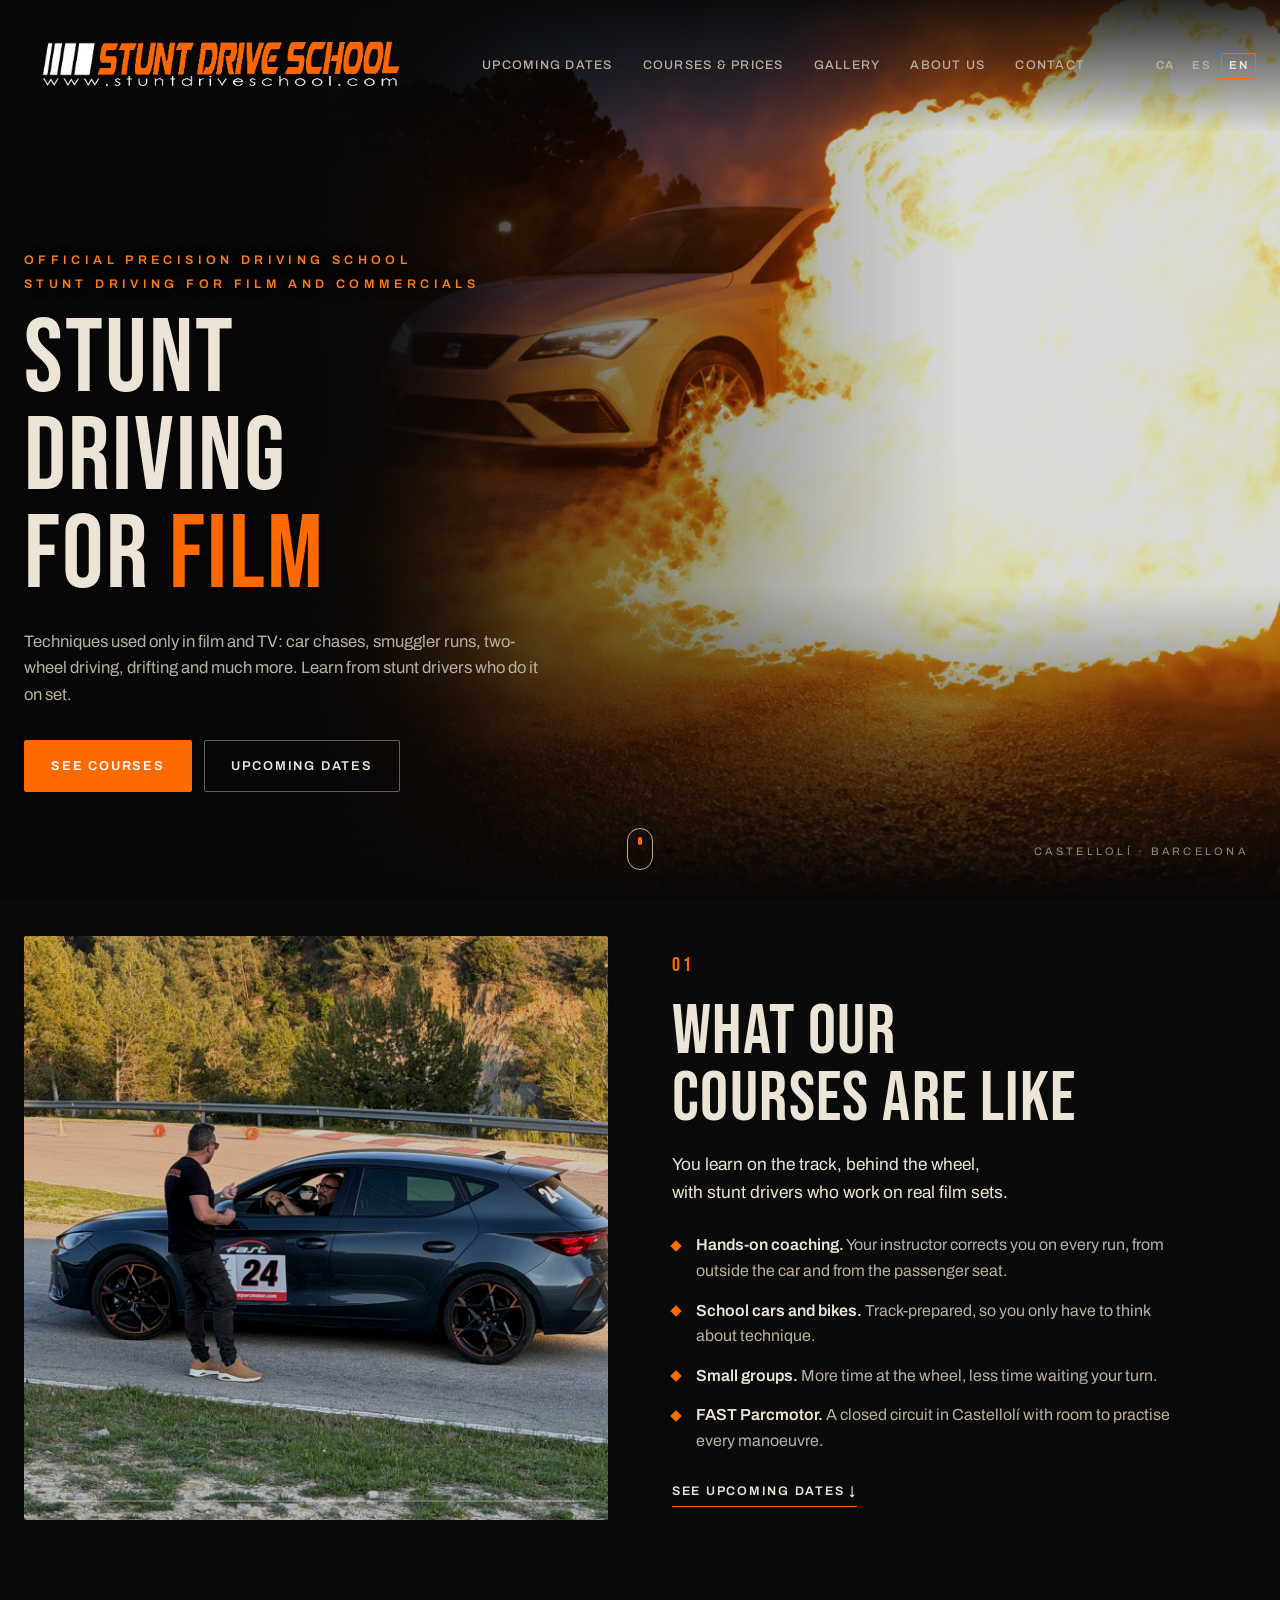
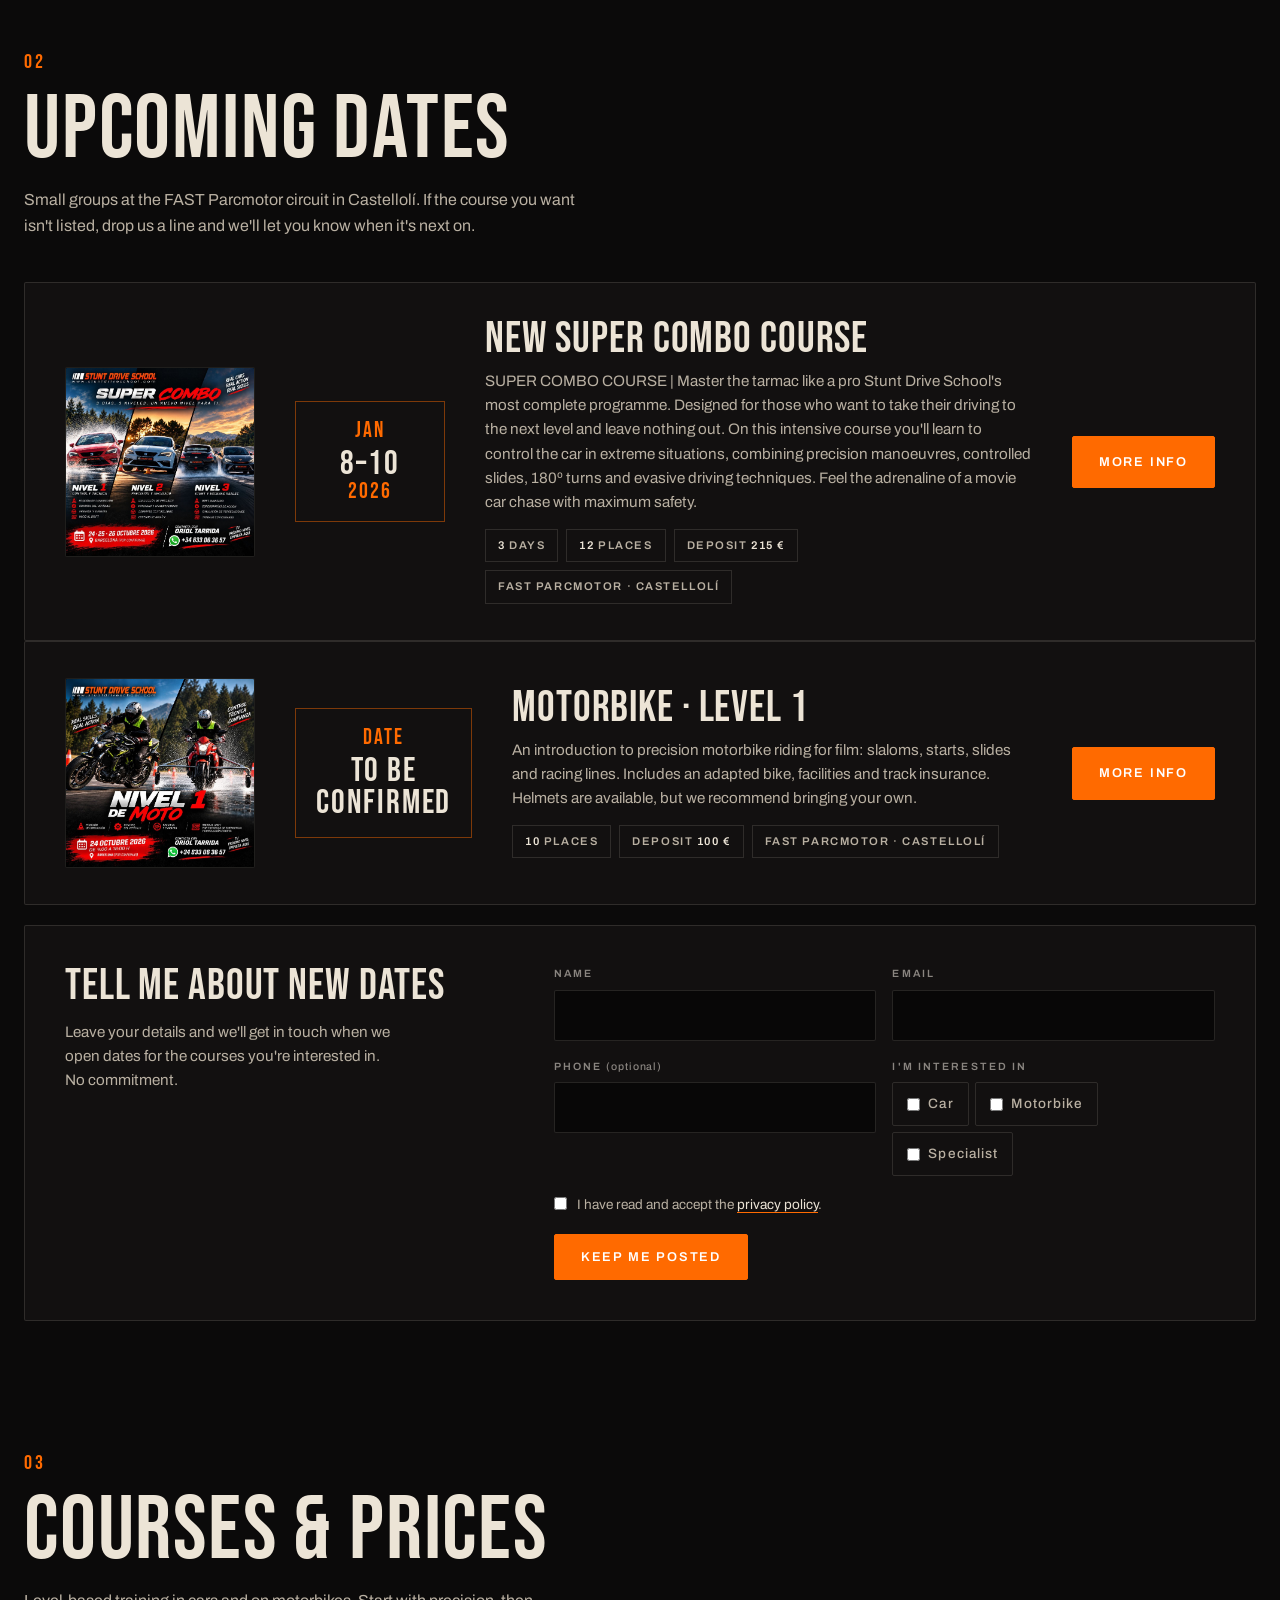
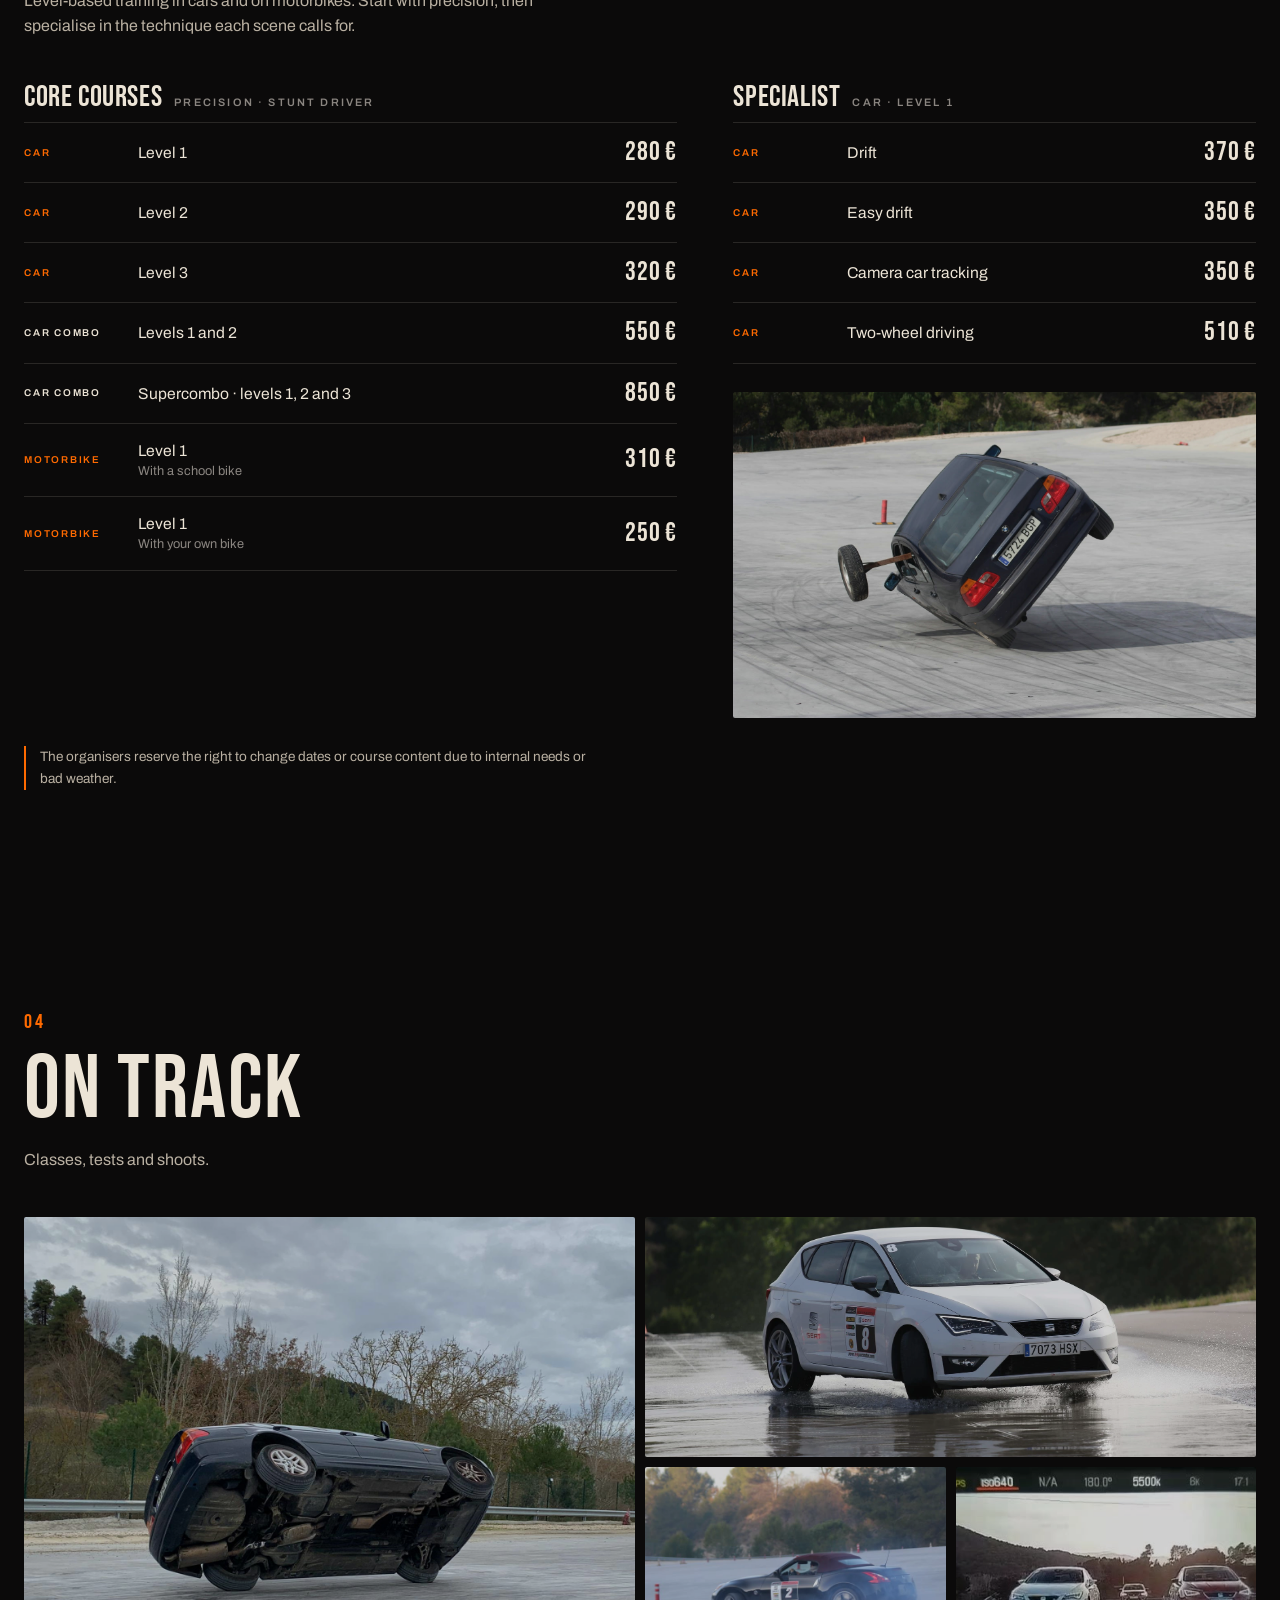
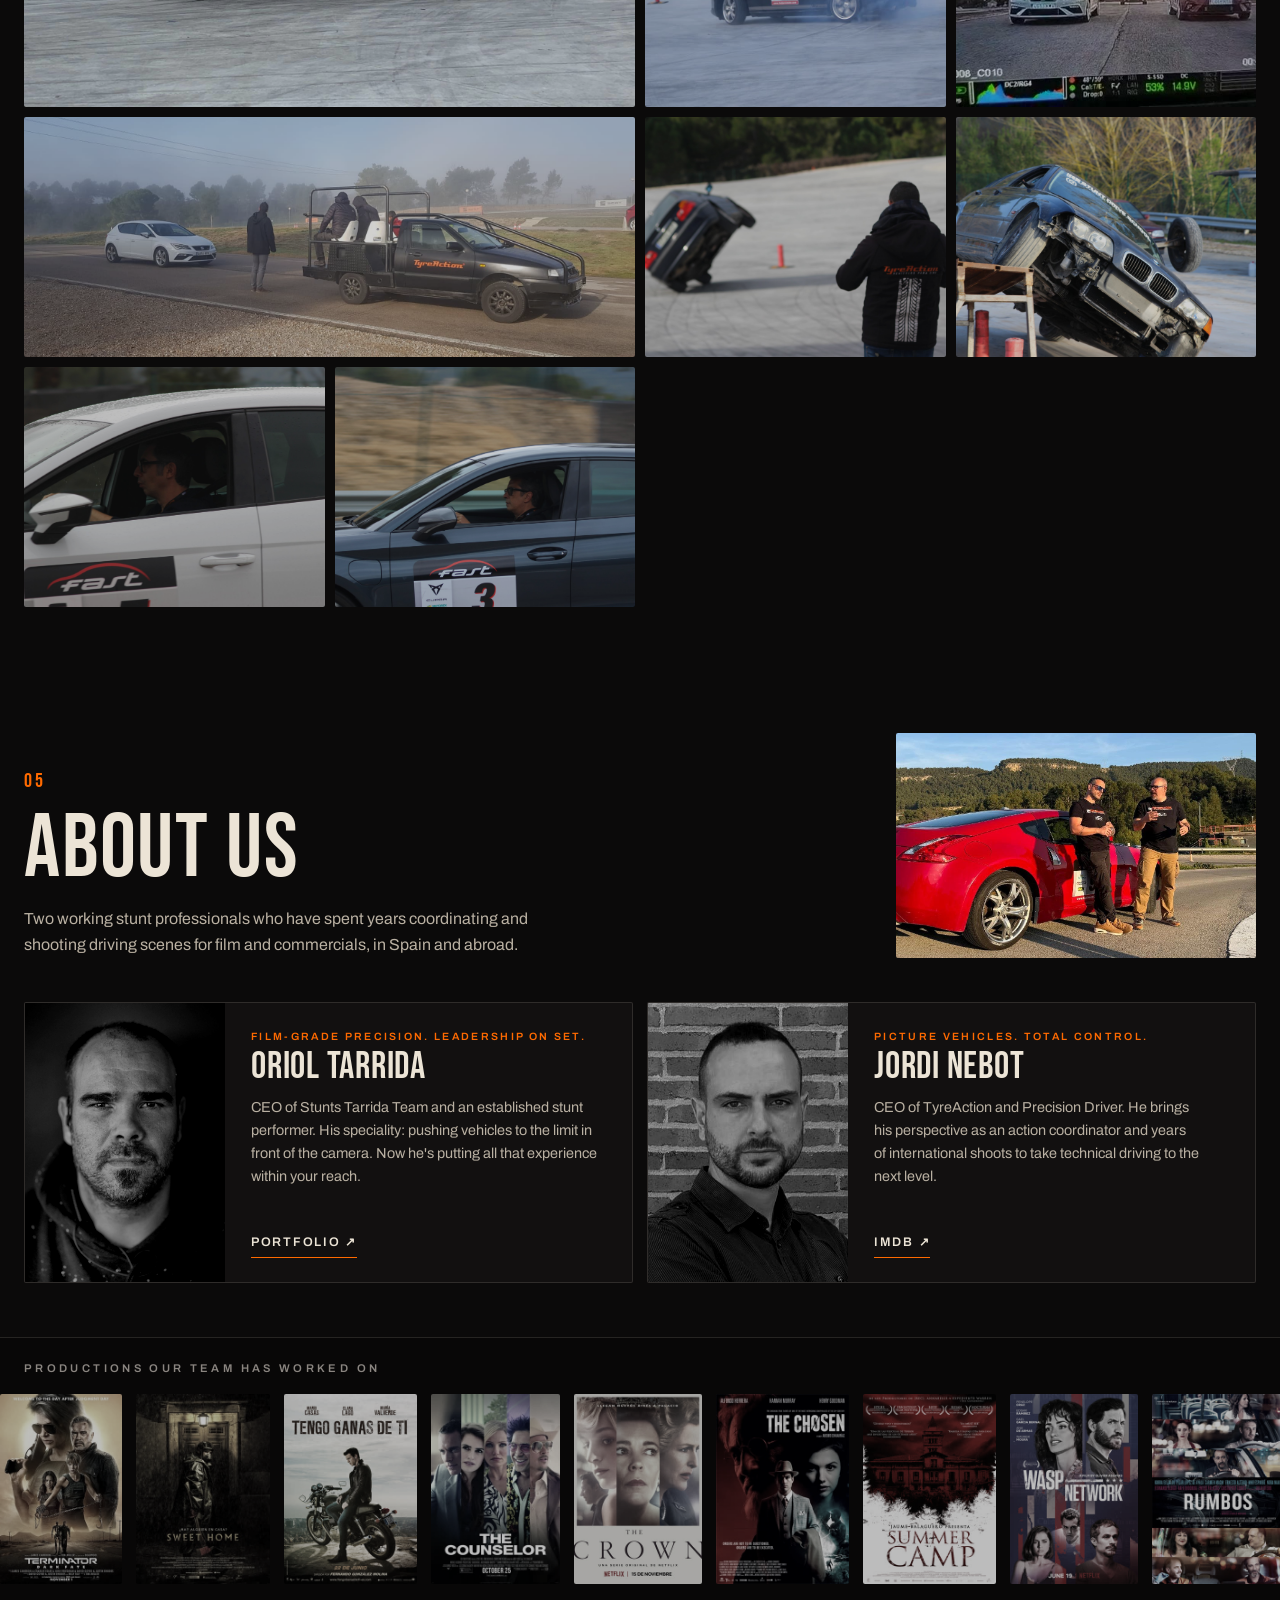
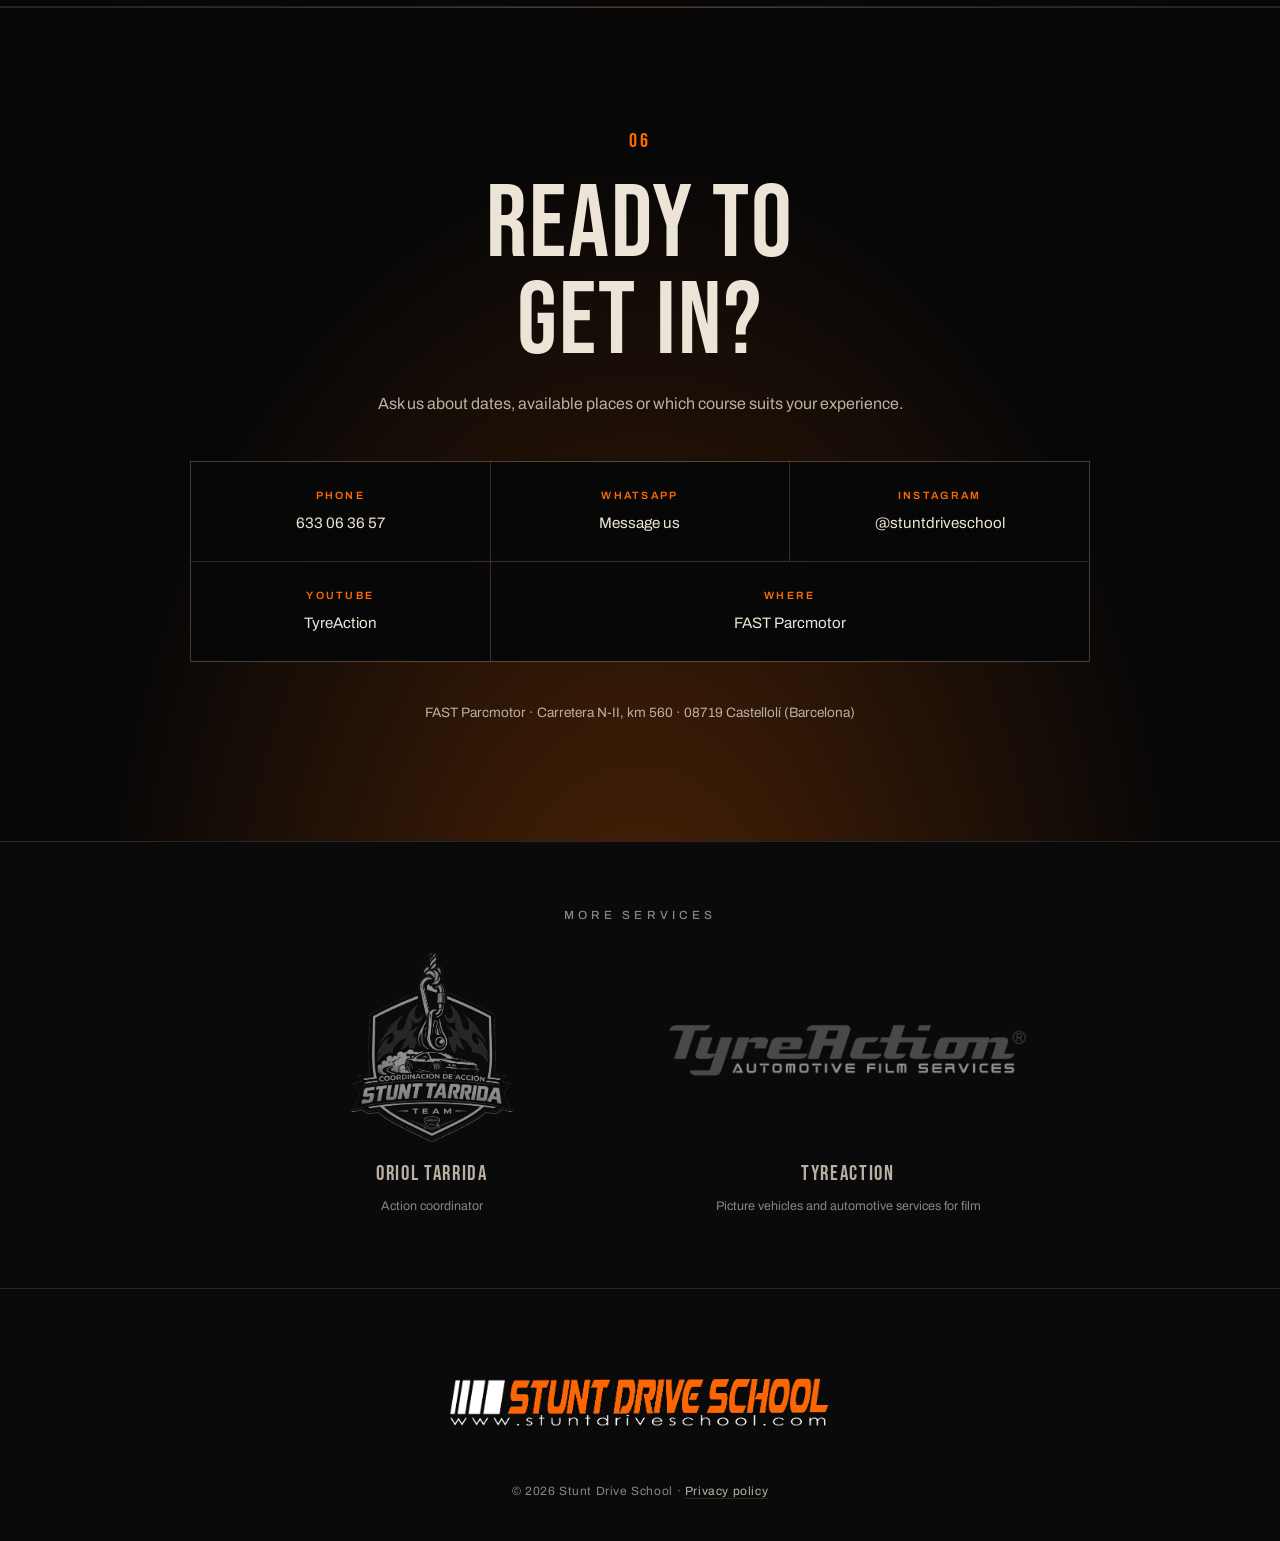
==== commit 834277ea: "Formulario y panel por api.stuntdriveschool.com (túnel de Cloudflare) Co-Authored-By: Claude Opus 5." ====
--- a/index.html
+++ b/index.html
@@ -152,7 +152,7 @@
         <p data-i18n="inicio.avisos.texto">Déjanos tus datos y te escribimos cuando abramos convocatoria de los cursos que te interesan. Sin compromiso.</p>
       </div>
       <form class="notify-form" id="avisosForm" novalidate
-            data-api="https://stuntdriveschool-registro.tail077ef1.ts.net/interesados"
+            data-api="https://api.stuntdriveschool.com/interesados"
             data-sitekey="0x4AAAAAAFyx1kmdXgqo5bX-">
         <div class="field">
           <label for="avNombre" data-i18n="inicio.avisos.nombre">Nombre</label>
@@ -331,7 +331,7 @@
 
 <footer class="site-footer">
   <img src="assets/brand/stuntdriveschool-logo.png" width="1063" height="301" alt="Stunt Drive School" class="footer-logo" style="height:auto;width:min(420px,80vw)" loading="lazy">
-  <p>© <span id="year">2026</span> <span class="pie-marca" id="pieMarca" data-admin="https://stuntdriveschool-registro.tail077ef1.ts.net/admin">Stunt Drive School</span> · <a href="privacidad.html" data-i18n="comun.privacidad">Política de privacidad</a></p>
+  <p>© <span id="year">2026</span> <span class="pie-marca" id="pieMarca" data-admin="https://api.stuntdriveschool.com/admin">Stunt Drive School</span> · <a href="privacidad.html" data-i18n="comun.privacidad">Política de privacidad</a></p>
 </footer>
 
 <script src="js/main.js?v=7"></script>
--- a/css/style.css
+++ b/css/style.css
@@ -682,3 +682,37 @@
   .curso-cifras span{letter-spacing:0.12em;font-size:0.6rem;}
   .curso-cifras b{font-size:1.8rem;}
 }
+
+/* ---------- Idiomas ---------- */
+/* mientras se carga el diccionario (solo si el idioma no es el castellano) no se pinta la página: sin parpadeo */
+html.i18n-cargando body{visibility:hidden;}
+.lang-switch{display:flex;align-items:center;gap:2px;}
+.lang-switch button{
+  font:inherit;font-size:0.72rem;font-weight:600;letter-spacing:0.12em;line-height:1;
+  color:var(--cream-dim);background:none;border:1px solid transparent;border-radius:2px;
+  padding:6px 7px;cursor:pointer;transition:color .2s ease,border-color .2s ease;
+}
+.lang-switch button:hover{color:var(--cream);}
+.lang-switch button[aria-pressed="true"]{color:var(--cream);border-color:var(--red);}
+.lang-switch button:focus-visible{outline:2px solid var(--red);outline-offset:2px;}
+.header-extra{display:flex;align-items:center;gap:16px;}
+@media (min-width: 901px) and (max-width: 1000px){
+  .logo-img{height:64px;}
+  .lang-switch button{padding:5px 4px;font-size:0.66rem;letter-spacing:0.08em;}
+}
+@media (max-width: 900px){
+  /* por encima del menú desplegado, como el botón de menú */
+  .lang-switch{position:relative;z-index:101;}
+}
+@media (max-width: 600px){
+  .header-actions,.header-extra{gap:10px;}
+  .lang-switch button{padding:5px 4px;font-size:0.66rem;letter-spacing:0.08em;}
+}
+@media (max-width: 420px){
+  .header-inner{padding-left:16px;padding-right:16px;}
+  .logo-img{height:54px;}
+  .site-header.scrolled .logo-img{height:46px;}
+}
+@media (max-width: 340px){
+  .logo-img,.site-header.scrolled .logo-img{height:44px;}
+}
